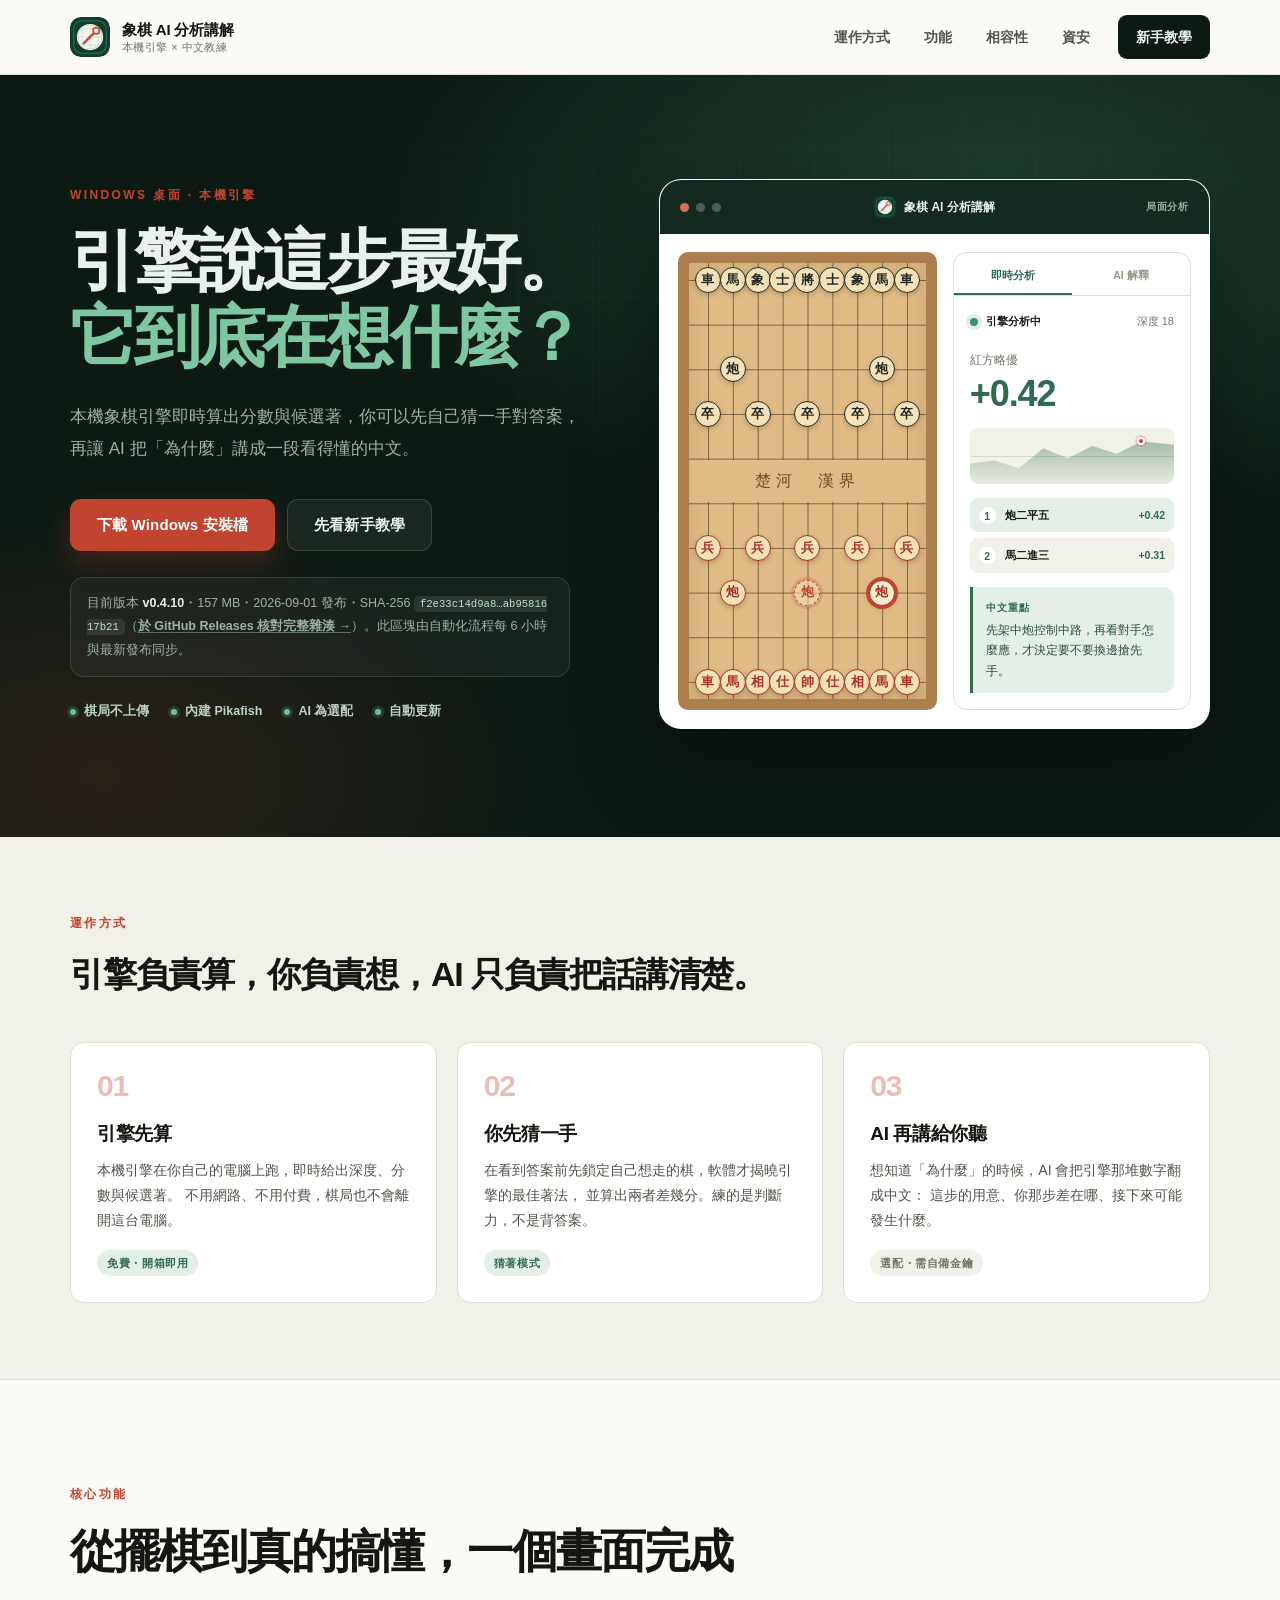
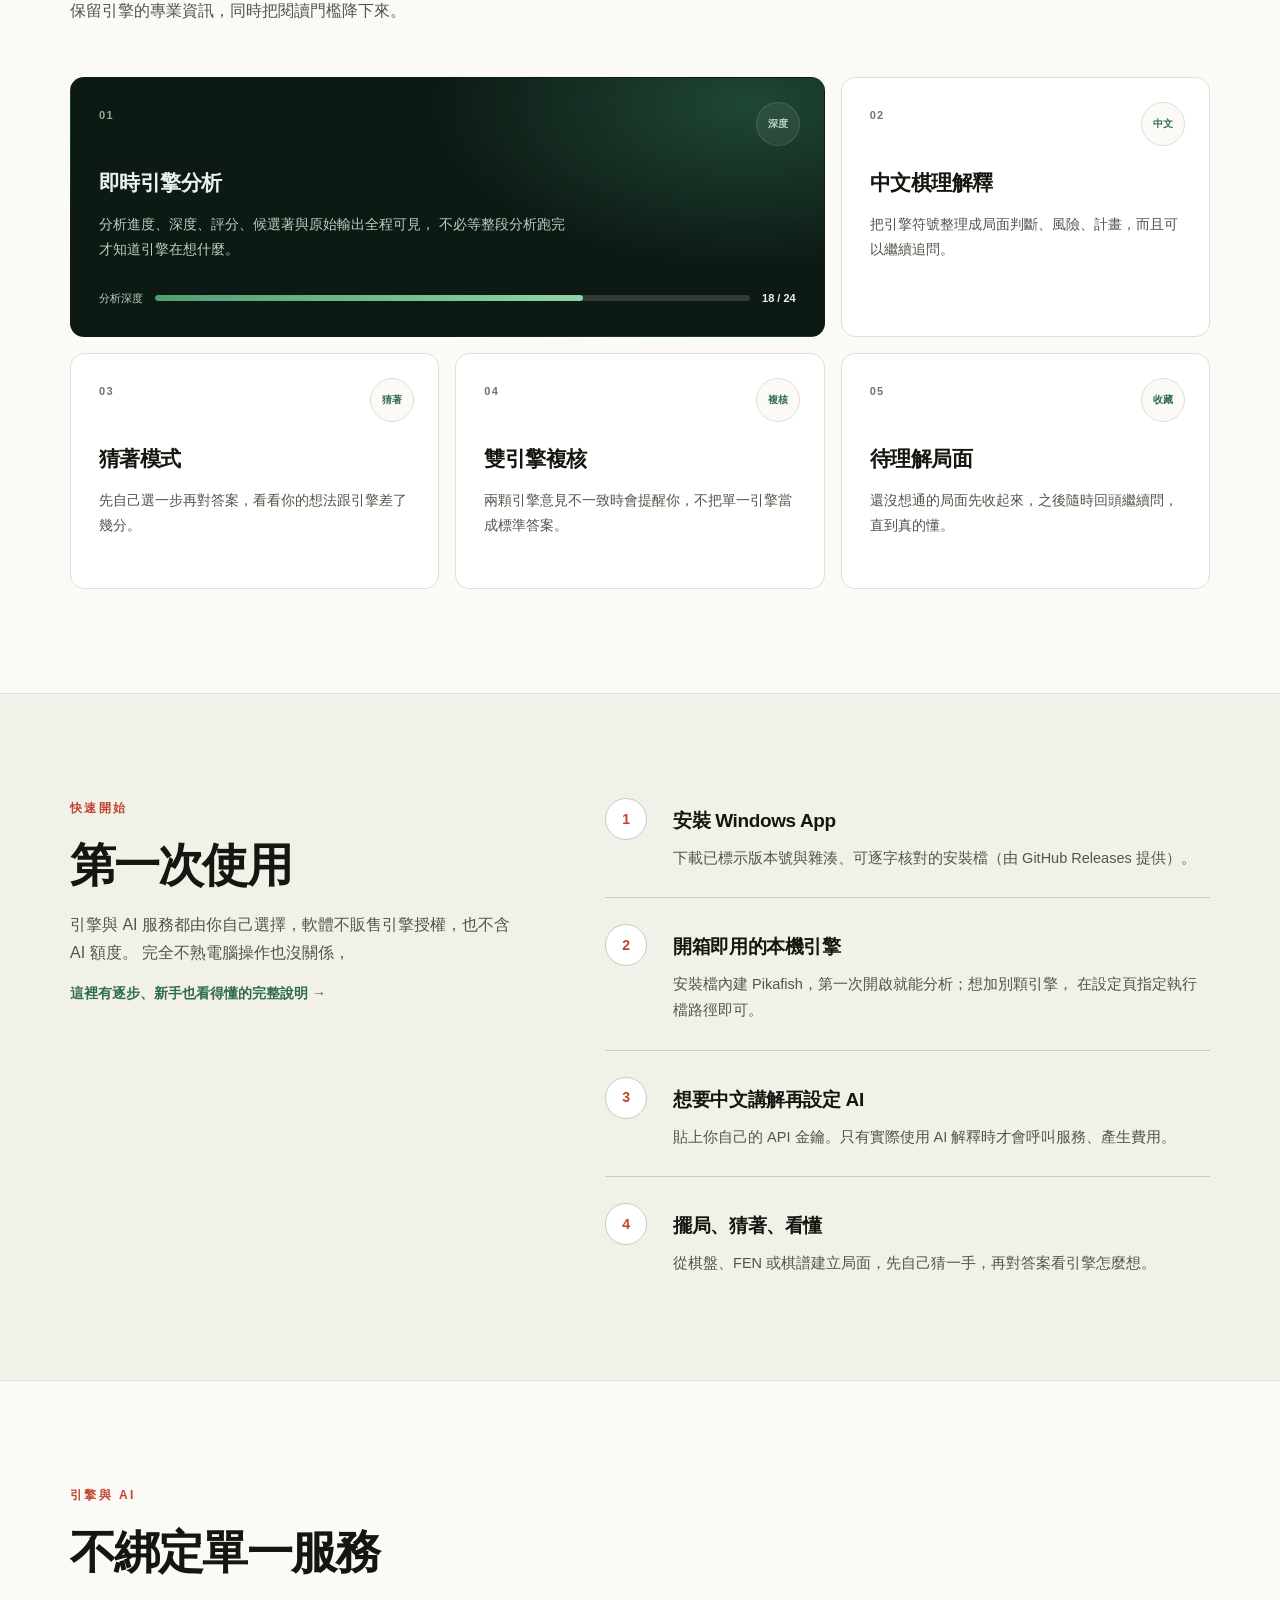
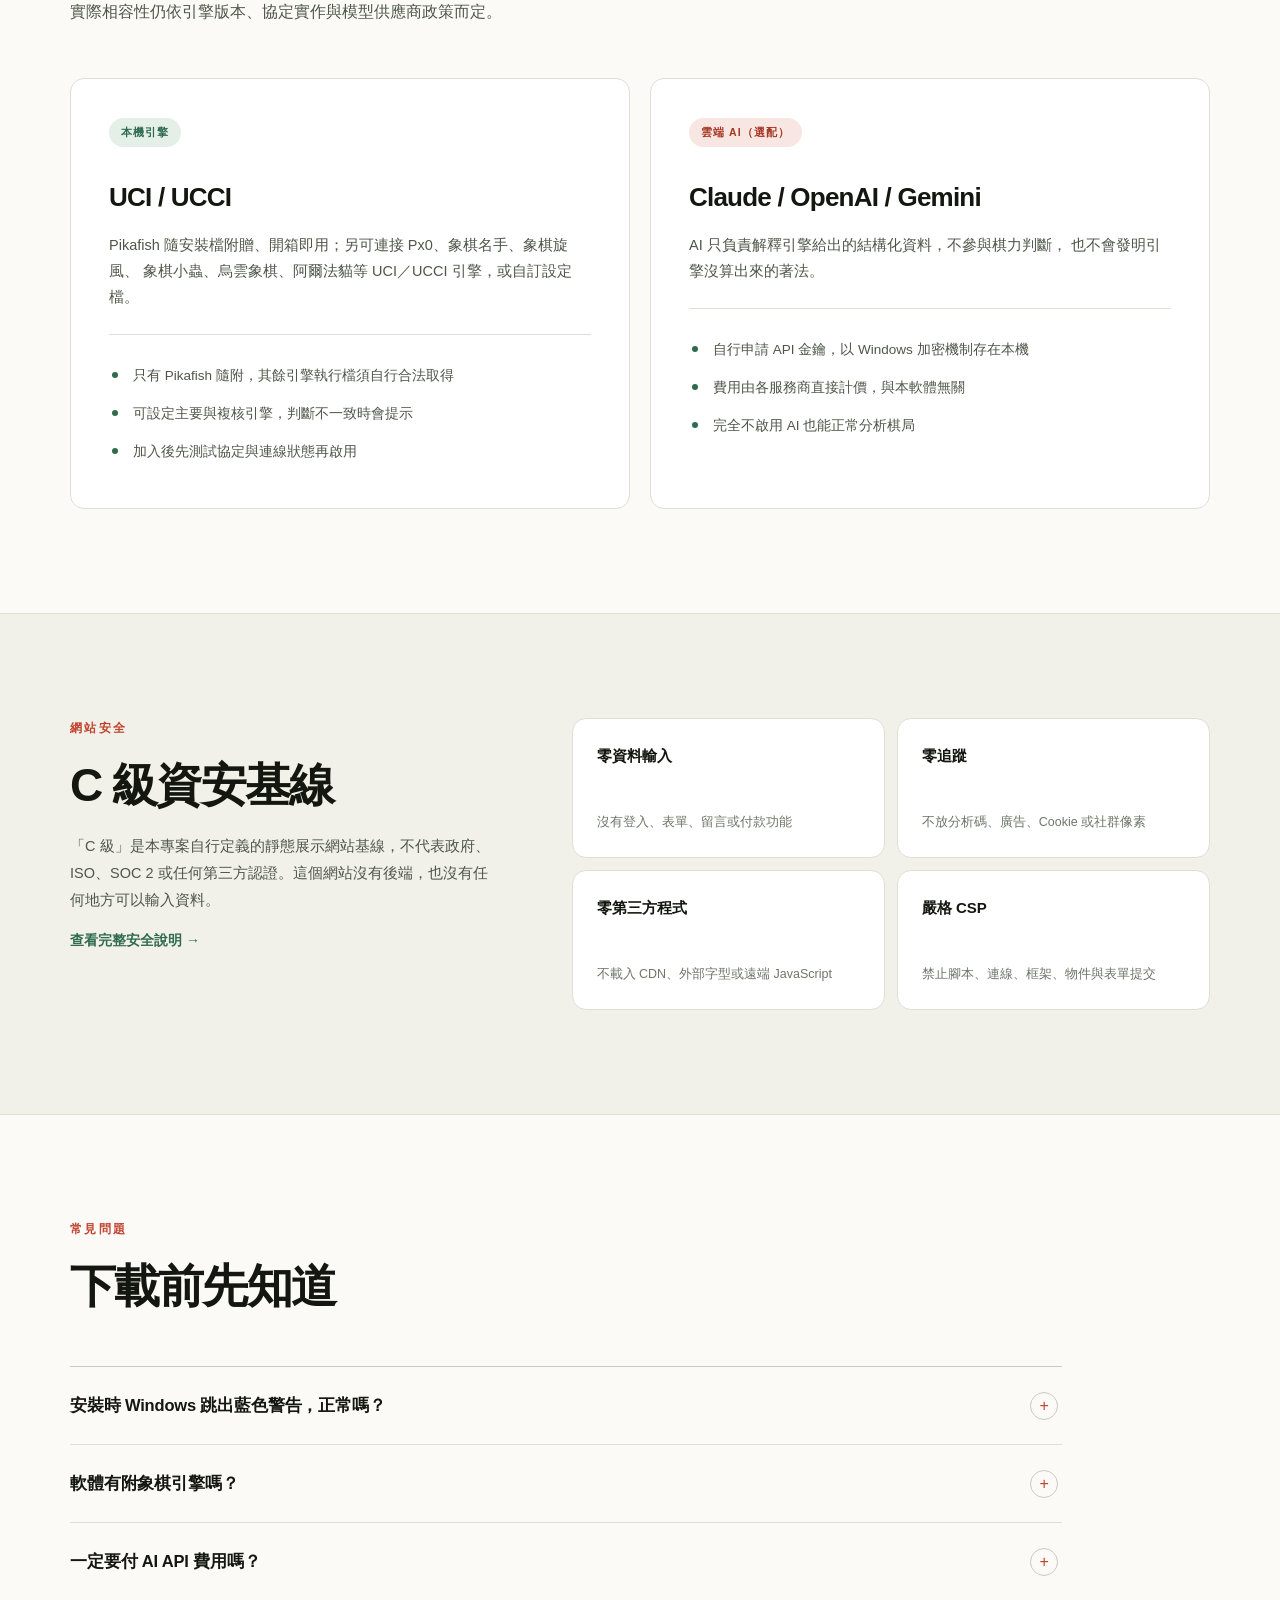
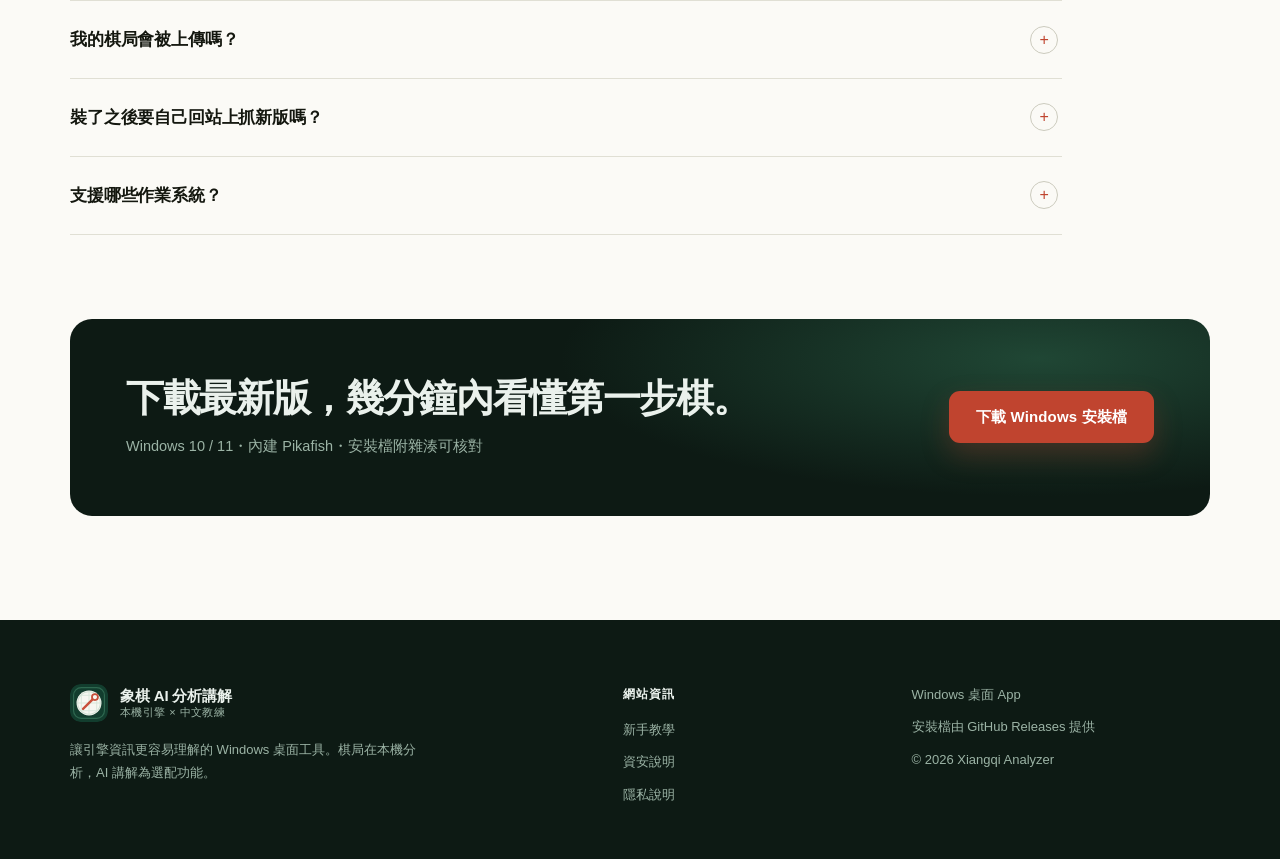
==== index.html @ dbc51a13 "chore: sync installer release info to v0.4.10" ====
<!doctype html>
<html lang="zh-Hant">
  <head>
    <meta charset="utf-8">
    <meta name="viewport" content="width=device-width, initial-scale=1">
    <meta
      http-equiv="Content-Security-Policy"
      content="default-src 'none'; style-src 'self'; img-src 'self'; font-src 'self'; script-src 'none'; connect-src 'none'; media-src 'none'; object-src 'none'; frame-src 'none'; worker-src 'none'; manifest-src 'none'; base-uri 'none'; form-action 'none'; upgrade-insecure-requests"
    >
    <meta name="referrer" content="no-referrer">
    <meta
      name="description"
      content="象棋 AI 分析講解是 Windows 本機象棋分析工具，內建 Pikafish 引擎並支援多顆 UCI/UCCI 引擎，可選配 AI 把分析結果轉成中文講解。"
    >
    <meta name="theme-color" content="#0d1a14">
    <title>象棋 AI 分析講解</title>
    <link rel="icon" href="assets/favicon.svg" type="image/svg+xml">
    <link rel="stylesheet" href="styles.css">
  </head>
  <body>
    <a class="skip-link" href="#main-content">跳到主要內容</a>

    <header class="site-header">
      <div class="container nav-wrap">
        <a class="brand" href="./" aria-label="象棋 AI 分析講解首頁">
          <img src="assets/logo.svg" width="40" height="40" alt="">
          <span>
            <strong>象棋 AI 分析講解</strong>
            <small>本機引擎 × 中文教練</small>
          </span>
        </a>
        <nav class="site-nav" aria-label="主要導覽">
          <a href="#how">運作方式</a>
          <a href="#features">功能</a>
          <a href="#engines">相容性</a>
          <a href="#security">資安</a>
          <a class="nav-cta" href="guide.html">新手教學</a>
        </nav>
        <details class="nav-menu">
          <summary aria-label="開啟選單"></summary>
          <div class="nav-menu-panel">
            <a href="#how">運作方式</a>
            <a href="#features">功能</a>
            <a href="#start">第一次使用</a>
            <a href="#engines">相容性</a>
            <a href="#security">資安</a>
            <a href="guide.html">新手教學</a>
          </div>
        </details>
      </div>
    </header>

    <main id="main-content">
      <section class="hero on-dark">
        <div class="container hero-grid">
          <div class="hero-copy">
            <p class="eyebrow">Windows 桌面 · 本機引擎</p>
            <h1>引擎說這步最好。<br><em>它到底在想什麼？</em></h1>
            <p class="hero-lead">
              本機象棋引擎即時算出分數與候選著，你可以先自己猜一手對答案，
              再讓 AI 把「為什麼」講成一段看得懂的中文。
            </p>
            <div class="hero-actions">
              <a
                class="button button-primary"
                href="https://github.com/enzohuang98-crypto/Reckoning/releases/latest"
              >
                下載 Windows 安裝檔
              </a>
              <a class="button button-secondary" href="guide.html">先看新手教學</a>
            </div>
            <p class="release-note">
              <!-- RELEASE_INFO_START -->
              目前版本 <strong>v0.4.10</strong>・157 MB・2026-09-01 發布・SHA-256 <code>f2e33c14d9a8…ab9581617b21</code>（<a class="inline-link" href="https://github.com/enzohuang98-crypto/Reckoning/releases/tag/v0.4.10">於 GitHub Releases 核對完整雜湊 →</a>）。此區塊由自動化流程每 6 小時與最新發布同步。
              <!-- RELEASE_INFO_END -->
            </p>
            <div class="hero-proof" aria-label="產品特點">
              <span><i aria-hidden="true"></i>棋局不上傳</span>
              <span><i aria-hidden="true"></i>內建 Pikafish</span>
              <span><i aria-hidden="true"></i>AI 為選配</span>
              <span><i aria-hidden="true"></i>自動更新</span>
            </div>
          </div>

          <div class="product-preview">
            <div class="preview-toolbar">
              <div class="window-controls" aria-hidden="true">
                <span></span><span></span><span></span>
              </div>
              <div class="preview-title">
                <img src="assets/logo.svg" width="22" height="22" alt="">
                <p>象棋 AI 分析講解</p>
              </div>
              <span class="window-label">局面分析</span>
            </div>
            <div class="preview-body">
              <div class="mini-board" role="img" aria-label="軟體畫面示意：開局起始局面，引擎建議紅方炮二平五，該著法在棋盤上以紅框標示。">
                <div class="river" aria-hidden="true">楚河　漢界</div>
                <span class="piece black c0 r0" aria-hidden="true">車</span>
                <span class="piece black c1 r0" aria-hidden="true">馬</span>
                <span class="piece black c2 r0" aria-hidden="true">象</span>
                <span class="piece black c3 r0" aria-hidden="true">士</span>
                <span class="piece black c4 r0" aria-hidden="true">將</span>
                <span class="piece black c5 r0" aria-hidden="true">士</span>
                <span class="piece black c6 r0" aria-hidden="true">象</span>
                <span class="piece black c7 r0" aria-hidden="true">馬</span>
                <span class="piece black c8 r0" aria-hidden="true">車</span>
                <span class="piece black c1 r2" aria-hidden="true">炮</span>
                <span class="piece black c7 r2" aria-hidden="true">炮</span>
                <span class="piece black c0 r3" aria-hidden="true">卒</span>
                <span class="piece black c2 r3" aria-hidden="true">卒</span>
                <span class="piece black c4 r3" aria-hidden="true">卒</span>
                <span class="piece black c6 r3" aria-hidden="true">卒</span>
                <span class="piece black c8 r3" aria-hidden="true">卒</span>
                <span class="piece red c0 r6" aria-hidden="true">兵</span>
                <span class="piece red c2 r6" aria-hidden="true">兵</span>
                <span class="piece red c4 r6" aria-hidden="true">兵</span>
                <span class="piece red c6 r6" aria-hidden="true">兵</span>
                <span class="piece red c8 r6" aria-hidden="true">兵</span>
                <span class="piece red c1 r7" aria-hidden="true">炮</span>
                <span class="piece red c7 r7 is-from" aria-hidden="true">炮</span>
                <span class="piece red c4 r7 is-to" aria-hidden="true">炮</span>
                <span class="piece red c0 r9" aria-hidden="true">車</span>
                <span class="piece red c1 r9" aria-hidden="true">馬</span>
                <span class="piece red c2 r9" aria-hidden="true">相</span>
                <span class="piece red c3 r9" aria-hidden="true">仕</span>
                <span class="piece red c4 r9" aria-hidden="true">帥</span>
                <span class="piece red c5 r9" aria-hidden="true">仕</span>
                <span class="piece red c6 r9" aria-hidden="true">相</span>
                <span class="piece red c7 r9" aria-hidden="true">馬</span>
                <span class="piece red c8 r9" aria-hidden="true">車</span>
              </div>
              <div class="analysis-card" aria-hidden="true">
                <div class="analysis-tabs">
                  <span class="active">即時分析</span>
                  <span>AI 解釋</span>
                </div>
                <div class="live-row">
                  <span class="live-dot"></span>
                  <strong>引擎分析中</strong>
                  <span>深度 18</span>
                </div>
                <div class="score">紅方略優 <b>+0.42</b></div>
                <div class="evaluation-chart">
                  <i></i>
                  <span class="chart-point"></span>
                </div>
                <div class="candidate-list">
                  <div><span>1</span><strong>炮二平五</strong><em>+0.42</em></div>
                  <div><span>2</span><strong>馬二進三</strong><em>+0.31</em></div>
                </div>
                <div class="coach-tip">
                  <span>中文重點</span>
                  先架中炮控制中路，再看對手怎麼應，才決定要不要換邊搶先手。
                </div>
              </div>
            </div>
          </div>
        </div>
      </section>

      <section id="how" class="flow">
        <div class="container">
          <div class="flow-head">
            <p class="eyebrow">運作方式</p>
            <h2>引擎負責算，你負責想，AI 只負責把話講清楚。</h2>
          </div>
          <div class="flow-grid">
            <article class="flow-step">
              <b>01</b>
              <h3>引擎先算</h3>
              <p>
                本機引擎在你自己的電腦上跑，即時給出深度、分數與候選著。
                不用網路、不用付費，棋局也不會離開這台電腦。
              </p>
              <span class="tag">免費・開箱即用</span>
            </article>
            <article class="flow-step">
              <b>02</b>
              <h3>你先猜一手</h3>
              <p>
                在看到答案前先鎖定自己想走的棋，軟體才揭曉引擎的最佳著法，
                並算出兩者差幾分。練的是判斷力，不是背答案。
              </p>
              <span class="tag">猜著模式</span>
            </article>
            <article class="flow-step">
              <b>03</b>
              <h3>AI 再講給你聽</h3>
              <p>
                想知道「為什麼」的時候，AI 會把引擎那堆數字翻成中文：
                這步的用意、你那步差在哪、接下來可能發生什麼。
              </p>
              <span class="tag optional">選配・需自備金鑰</span>
            </article>
          </div>
        </div>
      </section>

      <section id="features" class="section">
        <div class="container">
          <div class="section-heading">
            <p class="eyebrow">核心功能</p>
            <h2>從擺棋到真的搞懂，一個畫面完成</h2>
            <p>保留引擎的專業資訊，同時把閱讀門檻降下來。</p>
          </div>
          <div class="feature-grid">
            <article class="feature-card feature-card-wide">
              <span class="card-index">01</span>
              <span class="feature-mark" aria-hidden="true">深度</span>
              <h3>即時引擎分析</h3>
              <p>
                分析進度、深度、評分、候選著與原始輸出全程可見，
                不必等整段分析跑完才知道引擎在想什麼。
              </p>
              <div class="status-demo" aria-hidden="true">
                <span>分析深度</span>
                <div class="progress"><i></i></div>
                <strong>18 / 24</strong>
              </div>
            </article>
            <article class="feature-card">
              <span class="card-index">02</span>
              <span class="feature-mark" aria-hidden="true">中文</span>
              <h3>中文棋理解釋</h3>
              <p>把引擎符號整理成局面判斷、風險、計畫，而且可以繼續追問。</p>
            </article>
            <article class="feature-card">
              <span class="card-index">03</span>
              <span class="feature-mark" aria-hidden="true">猜著</span>
              <h3>猜著模式</h3>
              <p>先自己選一步再對答案，看看你的想法跟引擎差了幾分。</p>
            </article>
            <article class="feature-card">
              <span class="card-index">04</span>
              <span class="feature-mark" aria-hidden="true">複核</span>
              <h3>雙引擎複核</h3>
              <p>兩顆引擎意見不一致時會提醒你，不把單一引擎當成標準答案。</p>
            </article>
            <article class="feature-card">
              <span class="card-index">05</span>
              <span class="feature-mark" aria-hidden="true">收藏</span>
              <h3>待理解局面</h3>
              <p>還沒想通的局面先收起來，之後隨時回頭繼續問，直到真的懂。</p>
            </article>
          </div>
        </div>
      </section>

      <section id="start" class="section section-tinted">
        <div class="container guide-layout">
          <div class="section-heading sticky-heading">
            <p class="eyebrow">快速開始</p>
            <h2>第一次使用</h2>
            <p>
              引擎與 AI 服務都由你自己選擇，軟體不販售引擎授權，也不含 AI 額度。
              完全不熟電腦操作也沒關係，
              <a class="text-link" href="guide.html">這裡有逐步、新手也看得懂的完整說明 →</a>
            </p>
          </div>
          <ol class="steps">
            <li>
              <span>1</span>
              <div>
                <h3>安裝 Windows App</h3>
                <p>下載已標示版本號與雜湊、可逐字核對的安裝檔（由 GitHub Releases 提供）。</p>
              </div>
            </li>
            <li>
              <span>2</span>
              <div>
                <h3>開箱即用的本機引擎</h3>
                <p>
                  安裝檔內建 Pikafish，第一次開啟就能分析；想加別顆引擎，
                  在設定頁指定執行檔路徑即可。
                </p>
              </div>
            </li>
            <li>
              <span>3</span>
              <div>
                <h3>想要中文講解再設定 AI</h3>
                <p>
                  貼上你自己的 API 金鑰。只有實際使用 AI 解釋時才會呼叫服務、產生費用。
                </p>
              </div>
            </li>
            <li>
              <span>4</span>
              <div>
                <h3>擺局、猜著、看懂</h3>
                <p>從棋盤、FEN 或棋譜建立局面，先自己猜一手，再對答案看引擎怎麼想。</p>
              </div>
            </li>
          </ol>
        </div>
      </section>

      <section id="engines" class="section">
        <div class="container">
          <div class="section-heading">
            <p class="eyebrow">引擎與 AI</p>
            <h2>不綁定單一服務</h2>
            <p>實際相容性仍依引擎版本、協定實作與模型供應商政策而定。</p>
          </div>
          <div class="compat-grid">
            <article class="compat-card">
              <span class="pill">本機引擎</span>
              <h3>UCI / UCCI</h3>
              <p>
                Pikafish 隨安裝檔附贈、開箱即用；另可連接 Px0、象棋名手、象棋旋風、
                象棋小蟲、烏雲象棋、阿爾法貓等 UCI／UCCI 引擎，或自訂設定檔。
              </p>
              <ul>
                <li>只有 Pikafish 隨附，其餘引擎執行檔須自行合法取得</li>
                <li>可設定主要與複核引擎，判斷不一致時會提示</li>
                <li>加入後先測試協定與連線狀態再啟用</li>
              </ul>
            </article>
            <article class="compat-card">
              <span class="pill pill-blue">雲端 AI（選配）</span>
              <h3>Claude / OpenAI / Gemini</h3>
              <p>
                AI 只負責解釋引擎給出的結構化資料，不參與棋力判斷，
                也不會發明引擎沒算出來的著法。
              </p>
              <ul>
                <li>自行申請 API 金鑰，以 Windows 加密機制存在本機</li>
                <li>費用由各服務商直接計價，與本軟體無關</li>
                <li>完全不啟用 AI 也能正常分析棋局</li>
              </ul>
            </article>
          </div>
        </div>
      </section>

      <section id="security" class="section security-section">
        <div class="container security-layout">
          <div>
            <p class="eyebrow">網站安全</p>
            <h2>C 級資安基線</h2>
            <p class="security-intro">
              「C 級」是本專案自行定義的靜態展示網站基線，不代表政府、ISO、SOC 2
              或任何第三方認證。這個網站沒有後端，也沒有任何地方可以輸入資料。
            </p>
            <a class="text-link" href="security.html">查看完整安全說明 →</a>
          </div>
          <div class="security-grid">
            <article><strong>零資料輸入</strong><span>沒有登入、表單、留言或付款功能</span></article>
            <article><strong>零追蹤</strong><span>不放分析碼、廣告、Cookie 或社群像素</span></article>
            <article><strong>零第三方程式</strong><span>不載入 CDN、外部字型或遠端 JavaScript</span></article>
            <article><strong>嚴格 CSP</strong><span>禁止腳本、連線、框架、物件與表單提交</span></article>
          </div>
        </div>
      </section>

      <section class="section faq-section">
        <div class="container">
          <div class="section-heading">
            <p class="eyebrow">常見問題</p>
            <h2>下載前先知道</h2>
          </div>
          <div class="faq-list">
            <details>
              <summary>安裝時 Windows 跳出藍色警告，正常嗎？</summary>
              <p>
                正常。本專案目前還沒有購買受信任 CA 的程式碼簽章憑證，Windows SmartScreen
                對所有未簽章的軟體都會顯示「未知發行者」，不分好壞，這不代表軟體被竄改。
                你可以用頁面上公開的雜湊值核對檔案，或看
                <a class="text-link" href="guide.html#smartscreen">使用說明的對應章節</a>。
              </p>
            </details>
            <details>
              <summary>軟體有附象棋引擎嗎？</summary>
              <p>
                有一顆：Pikafish 隨安裝檔附贈，免費、開箱即用（引擎本體採 GPLv3，NNUE
                權重檔另有非商業使用限制）。其餘引擎如象棋名手、旋風、小蟲等需自行取得
                合法授權的執行檔，在設定頁指定路徑即可連接。
              </p>
            </details>
            <details>
              <summary>一定要付 AI API 費用嗎？</summary>
              <p>
                不用。只用本機引擎分析是完全免費的；只有在你主動要求 AI 中文解釋時，
                才會呼叫你自己設定的服務並使用你的額度。
              </p>
            </details>
            <details>
              <summary>我的棋局會被上傳嗎？</summary>
              <p>
                引擎分析全程在你的電腦上完成，不會傳送到任何伺服器。只有在你啟用 AI
                解釋時，該次局面資料才會依你的選擇送往對應的 AI 服務商。
              </p>
            </details>
            <details>
              <summary>裝了之後要自己回站上抓新版嗎？</summary>
              <p>
                通常不用。軟體啟動後及之後每 4 小時會自動檢查更新，發現新版會在背景下載，
                並在下次重新啟動前提醒你安裝；當然也可以隨時回本站下載最新安裝檔覆蓋安裝。
              </p>
            </details>
            <details>
              <summary>支援哪些作業系統？</summary>
              <p>目前只支援 Windows 10（22H2 以上）與 Windows 11，其他平台尚未列入正式支援。</p>
            </details>
          </div>
        </div>
      </section>

      <section class="final-cta">
        <div class="container">
          <div class="final-cta-inner">
            <div>
              <h2>下載最新版，幾分鐘內看懂第一步棋。</h2>
              <p class="sub">Windows 10 / 11・內建 Pikafish・安裝檔附雜湊可核對</p>
            </div>
            <a
              class="button button-primary"
              href="https://github.com/enzohuang98-crypto/Reckoning/releases/latest"
            >
              下載 Windows 安裝檔
            </a>
          </div>
        </div>
      </section>
    </main>

    <footer class="site-footer">
      <div class="container footer-grid">
        <div>
          <a class="brand footer-brand" href="./">
            <img src="assets/logo.svg" width="38" height="38" alt="">
            <span><strong>象棋 AI 分析講解</strong><small>本機引擎 × 中文教練</small></span>
          </a>
          <p>讓引擎資訊更容易理解的 Windows 桌面工具。棋局在本機分析，AI 講解為選配功能。</p>
        </div>
        <div class="footer-links">
          <strong>網站資訊</strong>
          <a href="guide.html">新手教學</a>
          <a href="security.html">資安說明</a>
          <a href="privacy.html">隱私說明</a>
        </div>
        <div class="footer-meta">
          <span>Windows 桌面 App</span>
          <span>安裝檔由 GitHub Releases 提供</span>
          <span>© 2026 Xiangqi Analyzer</span>
        </div>
      </div>
    </footer>
  </body>
</html>
---- styles.css ----
/* ---------- tokens ---------- */

:root {
  color-scheme: light;

  --ink: #0d1a14;
  --ink-2: #142a20;
  --ink-3: #1d3a2c;
  --on-ink: #eaf1ec;
  --on-ink-muted: #9bb3a5;
  --on-ink-line: rgba(190, 214, 199, 0.16);

  --paper: #fbfaf6;
  --paper-2: #f2f1e9;
  --surface: #ffffff;
  --text: #14170f;
  --text-2: #4e5749;
  --muted: #6d7668;
  --line: #e0dfd4;
  --line-strong: #cbcabd;

  --red: #c0442f;
  --red-dark: #a63722;
  --red-soft: #f7e6e1;
  --green: #2f6b4f;
  --green-soft: #e4efe8;
  --wood: #e0bb85;
  --wood-line: rgba(72, 51, 31, 0.62);
  --wood-frame: #ab7f4e;

  --radius: 14px;
  --radius-lg: 22px;
  --shadow-sm: 0 2px 10px rgba(18, 30, 24, 0.05);
  --shadow: 0 18px 44px rgba(13, 26, 20, 0.1);
  --shadow-dark: 0 34px 80px rgba(0, 0, 0, 0.42);
  --container: 1140px;
  --ease: cubic-bezier(0.2, 0.7, 0.3, 1);
}

* {
  box-sizing: border-box;
}

html {
  scroll-behavior: smooth;
}

body {
  margin: 0;
  background: var(--paper);
  color: var(--text);
  font-family:
    -apple-system, BlinkMacSystemFont, "PingFang TC", "Microsoft JhengHei UI",
    "Segoe UI", Arial, sans-serif;
  font-size: 16px;
  line-height: 1.75;
  -webkit-font-smoothing: antialiased;
  text-rendering: optimizeLegibility;
}

img {
  display: block;
  max-width: 100%;
}

a {
  color: inherit;
  text-decoration: none;
}

button,
a,
summary {
  -webkit-tap-highlight-color: transparent;
}

:focus-visible {
  outline: 3px solid var(--red);
  outline-offset: 3px;
  border-radius: 4px;
}

code {
  padding: 2px 6px;
  border-radius: 5px;
  background: var(--paper-2);
  color: #2b4a39;
  font-family: ui-monospace, SFMono-Regular, Consolas, monospace;
  font-size: 0.85em;
  word-break: break-all;
}

.container {
  width: min(calc(100% - 48px), var(--container));
  margin-inline: auto;
}

.skip-link {
  position: fixed;
  z-index: 100;
  top: 12px;
  left: 12px;
  padding: 10px 18px;
  border-radius: 8px;
  background: var(--ink);
  color: var(--on-ink);
  font-weight: 700;
  transform: translateY(-160%);
}

.skip-link:focus {
  transform: translateY(0);
}

.eyebrow {
  margin: 0 0 18px;
  color: var(--red);
  font-size: 12px;
  font-weight: 800;
  letter-spacing: 0.2em;
  text-transform: uppercase;
}

/* ---------- header ---------- */

.site-header {
  position: sticky;
  z-index: 40;
  top: 0;
  border-bottom: 1px solid var(--line);
  background: rgba(251, 250, 246, 0.9);
  backdrop-filter: blur(14px);
}

.nav-wrap {
  display: flex;
  min-height: 74px;
  align-items: center;
  justify-content: space-between;
  gap: 24px;
}

.brand {
  display: inline-flex;
  align-items: center;
  gap: 12px;
}

.brand img {
  border-radius: 11px;
}

.brand span {
  display: grid;
  line-height: 1.3;
}

.brand strong {
  font-size: 15px;
  font-weight: 750;
  letter-spacing: -0.01em;
}

.brand small {
  color: var(--muted);
  font-size: 11px;
  letter-spacing: 0.04em;
}

.site-nav {
  display: flex;
  align-items: center;
  gap: 6px;
}

.site-nav a {
  padding: 9px 14px;
  border-radius: 9px;
  color: var(--text-2);
  font-size: 14px;
  font-weight: 650;
  transition: background 160ms var(--ease), color 160ms var(--ease);
}

.site-nav a:hover {
  background: var(--paper-2);
  color: var(--text);
}

.site-nav .nav-cta {
  margin-left: 8px;
  padding: 10px 18px;
  background: var(--ink);
  color: var(--on-ink);
  font-weight: 750;
}

.site-nav .nav-cta:hover {
  background: var(--ink-3);
  color: #fff;
}

.nav-menu {
  display: none;
  position: relative;
}

.nav-menu > summary {
  display: grid;
  width: 44px;
  height: 44px;
  place-items: center;
  padding: 0;
  border: 1px solid var(--line-strong);
  border-radius: 11px;
  background: var(--surface);
  color: var(--text);
  font-size: 0;
  list-style: none;
  cursor: pointer;
}

.nav-menu > summary::-webkit-details-marker {
  display: none;
}

.nav-menu > summary::after {
  content: none;
}

.nav-menu > summary::before {
  content: "☰";
  font-size: 17px;
}

.nav-menu[open] > summary::before {
  content: "✕";
}

.nav-menu-panel {
  position: absolute;
  z-index: 50;
  top: calc(100% + 10px);
  right: 0;
  display: grid;
  min-width: 210px;
  padding: 8px;
  border: 1px solid var(--line);
  border-radius: var(--radius);
  background: var(--surface);
  box-shadow: var(--shadow);
}

.nav-menu-panel a {
  padding: 11px 14px;
  border-radius: 9px;
  color: var(--text-2);
  font-size: 15px;
  font-weight: 650;
}

.nav-menu-panel a:hover {
  background: var(--paper-2);
  color: var(--green);
}

/* ---------- buttons ---------- */

.button {
  display: inline-flex;
  min-height: 52px;
  align-items: center;
  justify-content: center;
  padding: 0 26px;
  border: 1px solid transparent;
  border-radius: 11px;
  font-size: 15px;
  font-weight: 750;
  letter-spacing: 0.01em;
  transition:
    transform 160ms var(--ease),
    background 160ms var(--ease),
    border-color 160ms var(--ease),
    box-shadow 160ms var(--ease);
}

.button-primary {
  background: var(--red);
  color: #fff;
  box-shadow: 0 12px 28px rgba(192, 68, 47, 0.28);
}

.button-primary:hover {
  background: var(--red-dark);
  box-shadow: 0 16px 34px rgba(192, 68, 47, 0.36);
  transform: translateY(-2px);
}

.button-secondary {
  border-color: var(--line-strong);
  background: var(--surface);
  color: var(--text);
}

.button-secondary:hover {
  border-color: var(--text-2);
  transform: translateY(-2px);
}

.on-dark .button-secondary {
  border-color: var(--on-ink-line);
  background: rgba(255, 255, 255, 0.06);
  color: var(--on-ink);
}

.on-dark .button-secondary:hover {
  border-color: rgba(233, 244, 236, 0.5);
  background: rgba(255, 255, 255, 0.11);
}

/* ---------- hero ---------- */

.hero {
  position: relative;
  overflow: hidden;
  padding: 104px 0 108px;
  background:
    radial-gradient(ellipse 70% 60% at 78% 18%, rgba(47, 107, 79, 0.5), transparent 70%),
    radial-gradient(ellipse 50% 50% at 8% 92%, rgba(192, 68, 47, 0.16), transparent 70%),
    var(--ink);
  color: var(--on-ink);
}

.hero::after {
  position: absolute;
  z-index: 0;
  inset: 0;
  background-image:
    linear-gradient(rgba(190, 214, 199, 0.05) 1px, transparent 1px),
    linear-gradient(90deg, rgba(190, 214, 199, 0.05) 1px, transparent 1px);
  background-size: 74px 74px;
  content: "";
  mask-image: radial-gradient(ellipse 80% 70% at 70% 30%, black, transparent 75%);
  pointer-events: none;
}

.hero-grid {
  position: relative;
  z-index: 1;
  display: grid;
  grid-template-columns: minmax(0, 1fr) minmax(0, 1.05fr);
  align-items: center;
  gap: 64px;
}

.hero h1 {
  margin: 0;
  font-size: clamp(44px, 5.2vw, 68px);
  font-weight: 780;
  letter-spacing: -0.045em;
  line-height: 1.13;
}

.hero h1 em {
  color: #7fc7a2;
  font-style: normal;
}

.hero-lead {
  max-width: 30em;
  margin: 26px 0 0;
  color: var(--on-ink-muted);
  font-size: 17px;
  line-height: 1.9;
}

.hero-actions {
  display: flex;
  flex-wrap: wrap;
  gap: 12px;
  margin-top: 34px;
}

.release-note {
  max-width: 40em;
  margin: 26px 0 0;
  padding: 14px 16px;
  border: 1px solid var(--on-ink-line);
  border-radius: var(--radius);
  background: rgba(255, 255, 255, 0.04);
  color: var(--on-ink-muted);
  font-size: 12.5px;
  line-height: 1.85;
}

.release-note strong {
  color: var(--on-ink);
}

.release-note code {
  background: rgba(255, 255, 255, 0.09);
  color: #bfe0cd;
}

.hero-proof {
  display: flex;
  flex-wrap: wrap;
  gap: 10px 22px;
  margin-top: 24px;
  color: #bdd2c5;
  font-size: 12.5px;
  font-weight: 700;
}

.hero-proof span {
  display: inline-flex;
  align-items: center;
  gap: 8px;
}

.hero-proof i {
  width: 6px;
  height: 6px;
  border-radius: 50%;
  background: #6fbf95;
  box-shadow: 0 0 0 3px rgba(111, 191, 149, 0.2);
}

/* ---------- app preview ---------- */

.product-preview {
  overflow: hidden;
  border: 1px solid rgba(255, 255, 255, 0.1);
  border-radius: var(--radius-lg);
  background: var(--surface);
  color: var(--text);
  box-shadow: var(--shadow-dark);
}

.preview-toolbar {
  display: grid;
  grid-template-columns: 1fr auto 1fr;
  height: 54px;
  align-items: center;
  padding: 0 20px;
  background: var(--ink-2);
  color: var(--on-ink);
}

.window-controls {
  display: flex;
  gap: 7px;
}

.window-controls span {
  width: 9px;
  height: 9px;
  border-radius: 50%;
  background: rgba(255, 255, 255, 0.24);
}

.window-controls span:first-child {
  background: #d4705c;
}

.preview-title {
  display: flex;
  align-items: center;
  gap: 8px;
}

.preview-title img {
  border-radius: 6px;
}

.preview-title p {
  margin: 0;
  font-size: 12px;
  font-weight: 700;
}

.window-label {
  justify-self: end;
  color: var(--on-ink-muted);
  font-size: 10px;
  font-weight: 700;
  letter-spacing: 0.08em;
}

.preview-body {
  display: grid;
  grid-template-columns: 1fr 0.92fr;
  gap: 16px;
  padding: 18px;
}

.mini-board {
  --col-gap: calc((100% - 38px) / 8);
  --row-gap: calc((100% - 34px) / 9);
  position: relative;
  min-height: 400px;
  overflow: hidden;
  border: 11px solid var(--wood-frame);
  border-radius: 10px;
  background-color: var(--wood);
  background-image:
    linear-gradient(var(--wood-line) 1px, transparent 1px),
    linear-gradient(90deg, var(--wood-line) 1px, transparent 1px);
  background-position: 19px 17px;
  background-size: calc((100% - 38px) / 8) calc((100% - 34px) / 9);
  box-shadow: inset 0 0 22px rgba(82, 55, 29, 0.16);
}

.river {
  position: absolute;
  top: calc(var(--row-gap) * 4 + 18px);
  right: 1px;
  left: 1px;
  height: calc(var(--row-gap) - 2px);
  display: grid;
  place-items: center;
  background: var(--wood);
  color: #6d4c29;
  font-family: "DFKai-SB", "KaiTi", serif;
  font-size: 16px;
  letter-spacing: 0.3em;
}

.piece {
  position: absolute;
  display: grid;
  width: 26px;
  height: 26px;
  place-items: center;
  border: 1.5px solid currentColor;
  border-radius: 50%;
  background: #f6e2b8;
  font-family: "DFKai-SB", "KaiTi", serif;
  font-size: 13px;
  font-weight: 800;
  box-shadow: 0 2px 5px rgba(74, 46, 23, 0.26);
}

.piece.red { color: #a83226; }
.piece.black { color: #232824; }

.piece.c0 { left: calc(var(--col-gap) * 0 + 6px); }
.piece.c1 { left: calc(var(--col-gap) * 1 + 6px); }
.piece.c2 { left: calc(var(--col-gap) * 2 + 6px); }
.piece.c3 { left: calc(var(--col-gap) * 3 + 6px); }
.piece.c4 { left: calc(var(--col-gap) * 4 + 6px); }
.piece.c5 { left: calc(var(--col-gap) * 5 + 6px); }
.piece.c6 { left: calc(var(--col-gap) * 6 + 6px); }
.piece.c7 { left: calc(var(--col-gap) * 7 + 6px); }
.piece.c8 { left: calc(var(--col-gap) * 8 + 6px); }

.piece.r0 { top: calc(var(--row-gap) * 0 + 4px); }
.piece.r2 { top: calc(var(--row-gap) * 2 + 4px); }
.piece.r3 { top: calc(var(--row-gap) * 3 + 4px); }
.piece.r6 { top: calc(var(--row-gap) * 6 + 4px); }
.piece.r7 { top: calc(var(--row-gap) * 7 + 4px); }
.piece.r9 { top: calc(var(--row-gap) * 9 + 4px); }

.piece.is-from {
  background: #fbeed0;
  box-shadow: 0 0 0 3px var(--red), 0 2px 6px rgba(74, 46, 23, 0.3);
}

.piece.is-to {
  border-style: dashed;
  border-color: var(--red);
  background: rgba(251, 238, 208, 0.45);
  color: var(--red);
  box-shadow: 0 0 0 3px rgba(192, 68, 47, 0.22);
}

.analysis-card {
  display: grid;
  align-content: start;
  min-width: 0;
  padding: 16px;
  border: 1px solid var(--line);
  border-radius: var(--radius);
  background: var(--surface);
}

.analysis-tabs {
  display: grid;
  grid-template-columns: 1fr 1fr;
  margin: -16px -16px 16px;
  border-bottom: 1px solid var(--line);
}

.analysis-tabs span {
  padding: 13px 8px 11px;
  color: #8e9789;
  font-size: 10.5px;
  font-weight: 750;
  text-align: center;
}

.analysis-tabs .active {
  color: var(--green);
  box-shadow: inset 0 -2px var(--green);
}

.live-row {
  display: grid;
  grid-template-columns: auto 1fr auto;
  align-items: center;
  gap: 8px;
  color: var(--muted);
  font-size: 11px;
}

.live-row strong {
  color: var(--text);
}

.live-dot {
  width: 8px;
  height: 8px;
  border-radius: 50%;
  background: #3f8f66;
  box-shadow: 0 0 0 4px rgba(63, 143, 102, 0.16);
  animation: live-pulse 2.4s ease-in-out infinite;
}

@keyframes live-pulse {
  0%, 100% { box-shadow: 0 0 0 4px rgba(63, 143, 102, 0.16); }
  50% { box-shadow: 0 0 0 7px rgba(63, 143, 102, 0.07); }
}

.score {
  margin-top: 18px;
  color: var(--muted);
  font-size: 12px;
}

.score b {
  display: block;
  margin-top: 2px;
  color: var(--green);
  font-size: 36px;
  font-weight: 780;
  letter-spacing: -0.03em;
  line-height: 1.15;
}

.evaluation-chart {
  position: relative;
  height: 56px;
  margin-top: 14px;
  overflow: hidden;
  border-radius: 8px;
  background: var(--paper-2);
}

.evaluation-chart::before {
  position: absolute;
  top: 50%;
  right: 0;
  left: 0;
  height: 1px;
  background: #d3dad2;
  content: "";
}

.evaluation-chart i {
  position: absolute;
  inset: 0;
  background: linear-gradient(to bottom, rgba(47, 107, 79, 0.5), rgba(47, 107, 79, 0.05));
  clip-path: polygon(
    0 64%, 12% 58%, 24% 72%, 36% 36%, 48% 54%,
    60% 32%, 72% 46%, 84% 24%, 100% 30%, 100% 100%, 0 100%
  );
}

.chart-point {
  position: absolute;
  top: 9px;
  right: 14%;
  width: 8px;
  height: 8px;
  border: 2px solid var(--surface);
  border-radius: 50%;
  background: var(--red);
  box-shadow: 0 0 0 2px rgba(192, 68, 47, 0.22);
}

.candidate-list {
  display: grid;
  gap: 6px;
  margin-top: 14px;
}

.candidate-list div {
  display: grid;
  grid-template-columns: 18px 1fr auto;
  align-items: center;
  gap: 8px;
  padding: 8px 9px;
  border-radius: 8px;
  background: var(--paper-2);
  font-size: 10.5px;
}

.candidate-list div:first-child {
  background: var(--green-soft);
}

.candidate-list span {
  display: grid;
  width: 17px;
  height: 17px;
  place-items: center;
  border-radius: 50%;
  background: var(--surface);
  color: var(--green);
  font-weight: 800;
}

.candidate-list strong {
  font-weight: 700;
}

.candidate-list em {
  color: var(--green);
  font-style: normal;
  font-weight: 800;
}

.coach-tip {
  margin-top: 14px;
  padding: 12px 13px;
  border-left: 3px solid var(--green);
  border-radius: 0 10px 10px 0;
  background: var(--green-soft);
  color: #2c4e3c;
  font-size: 12px;
  line-height: 1.7;
}

.coach-tip span {
  display: block;
  margin-bottom: 4px;
  color: var(--green);
  font-size: 10px;
  font-weight: 800;
  letter-spacing: 0.1em;
}

/* ---------- flow band ---------- */

.flow {
  padding: 76px 0;
  border-bottom: 1px solid var(--line);
  background: var(--paper-2);
}

.flow-head {
  max-width: 48em;
  margin-bottom: 44px;
}

.flow-head h2 {
  margin: 0;
  font-size: clamp(26px, 3vw, 34px);
  font-weight: 760;
  letter-spacing: -0.035em;
  line-height: 1.35;
}

.flow-grid {
  display: grid;
  grid-template-columns: repeat(3, 1fr);
  gap: 20px;
}

.flow-step {
  position: relative;
  padding: 28px 26px 26px;
  border: 1px solid var(--line);
  border-radius: var(--radius);
  background: var(--surface);
}

.flow-step b {
  display: block;
  color: var(--red);
  font-size: 30px;
  font-weight: 800;
  letter-spacing: -0.04em;
  line-height: 1;
  opacity: 0.34;
}

.flow-step h3 {
  margin: 16px 0 8px;
  font-size: 19px;
  font-weight: 750;
  letter-spacing: -0.02em;
}

.flow-step p {
  margin: 0;
  color: var(--text-2);
  font-size: 14px;
  line-height: 1.8;
}

.flow-step .tag {
  display: inline-block;
  margin-top: 16px;
  padding: 4px 10px;
  border-radius: 99px;
  background: var(--green-soft);
  color: var(--green);
  font-size: 10.5px;
  font-weight: 800;
  letter-spacing: 0.06em;
}

.flow-step .tag.optional {
  background: var(--paper-2);
  color: var(--muted);
}

/* ---------- sections ---------- */

.section {
  padding: 104px 0;
}

.section-tinted {
  border-block: 1px solid var(--line);
  background: var(--paper-2);
}

.section-heading {
  max-width: 44em;
  margin-bottom: 52px;
}

.section-heading h2 {
  margin: 0;
  font-size: clamp(32px, 3.9vw, 46px);
  font-weight: 770;
  letter-spacing: -0.04em;
  line-height: 1.22;
}

.section-heading > p:last-child {
  margin: 18px 0 0;
  color: var(--text-2);
  font-size: 16px;
}

/* ---------- features ---------- */

.feature-grid {
  display: grid;
  grid-template-columns: repeat(3, 1fr);
  gap: 16px;
}

.feature-card {
  position: relative;
  display: grid;
  align-content: start;
  min-height: 236px;
  padding: 28px;
  border: 1px solid var(--line);
  border-radius: var(--radius);
  background: var(--surface);
  transition: border-color 180ms var(--ease), box-shadow 180ms var(--ease), transform 180ms var(--ease);
}

.feature-card:hover {
  border-color: var(--line-strong);
  box-shadow: var(--shadow-sm);
  transform: translateY(-3px);
}

.feature-card-wide {
  grid-column: span 2;
  border-color: transparent;
  background:
    radial-gradient(ellipse 60% 90% at 90% 10%, rgba(47, 107, 79, 0.55), transparent 70%),
    var(--ink);
  color: var(--on-ink);
}

.feature-card-wide:hover {
  border-color: transparent;
}

.card-index {
  color: var(--muted);
  font-size: 11px;
  font-weight: 800;
  letter-spacing: 0.12em;
}

.feature-card-wide .card-index {
  color: #8fae9d;
}

.feature-card h3 {
  margin: 40px 0 10px;
  font-size: 21px;
  font-weight: 750;
  letter-spacing: -0.025em;
}

.feature-card p {
  margin: 0;
  color: var(--text-2);
  font-size: 14px;
  line-height: 1.8;
}

.feature-card-wide p {
  max-width: 34em;
  color: #b9cfc2;
}

.feature-mark {
  position: absolute;
  top: 24px;
  right: 24px;
  display: grid;
  width: 44px;
  height: 44px;
  place-items: center;
  border: 1px solid var(--line);
  border-radius: 50%;
  background: var(--paper);
  color: var(--green);
  font-size: 10px;
  font-weight: 800;
}

.feature-card-wide .feature-mark {
  border-color: var(--on-ink-line);
  background: rgba(255, 255, 255, 0.07);
  color: #b9d8c6;
}

.status-demo {
  display: grid;
  grid-template-columns: auto 1fr auto;
  align-items: center;
  gap: 12px;
  margin-top: 26px;
  color: #b9cfc2;
  font-size: 11px;
}

.status-demo strong {
  color: var(--on-ink);
}

.progress {
  height: 6px;
  overflow: hidden;
  border-radius: 99px;
  background: rgba(255, 255, 255, 0.14);
}

.progress i {
  display: block;
  width: 72%;
  height: 100%;
  border-radius: inherit;
  background: linear-gradient(90deg, #4f9f75, #8fd3ac);
}

/* ---------- steps ---------- */

.guide-layout {
  display: grid;
  grid-template-columns: 0.85fr 1.15fr;
  gap: 88px;
}

.sticky-heading {
  align-self: start;
  position: sticky;
  top: 108px;
  margin-bottom: 0;
}

.steps {
  margin: 0;
  padding: 0;
  list-style: none;
  counter-reset: step;
}

.steps li {
  display: grid;
  grid-template-columns: 46px 1fr;
  gap: 22px;
  padding: 26px 0;
  border-bottom: 1px solid var(--line-strong);
}

.steps li:first-child {
  padding-top: 0;
}

.steps li:last-child {
  border-bottom: 0;
  padding-bottom: 0;
}

.steps li > span {
  display: grid;
  width: 42px;
  height: 42px;
  place-items: center;
  border: 1px solid var(--line-strong);
  border-radius: 50%;
  background: var(--surface);
  color: var(--red);
  font-size: 14px;
  font-weight: 800;
}

.steps h3 {
  margin: 6px 0 8px;
  font-size: 19px;
  font-weight: 750;
  letter-spacing: -0.02em;
}

.steps p {
  margin: 0;
  color: var(--text-2);
  font-size: 14.5px;
  line-height: 1.8;
}

/* ---------- compatibility ---------- */

.compat-grid {
  display: grid;
  grid-template-columns: 1fr 1fr;
  gap: 20px;
}

.compat-card {
  padding: 38px;
  border: 1px solid var(--line);
  border-radius: var(--radius);
  background: var(--surface);
}

.pill {
  display: inline-block;
  padding: 5px 12px;
  border-radius: 99px;
  background: var(--green-soft);
  color: var(--green);
  font-size: 10.5px;
  font-weight: 800;
  letter-spacing: 0.1em;
}

.pill-blue {
  background: var(--red-soft);
  color: var(--red-dark);
}

.compat-card h3 {
  margin: 28px 0 12px;
  font-size: 26px;
  font-weight: 760;
  letter-spacing: -0.03em;
}

.compat-card > p {
  margin: 0;
  color: var(--text-2);
  font-size: 14.5px;
  line-height: 1.8;
}

.compat-card ul {
  margin: 24px 0 0;
  padding: 22px 0 0;
  border-top: 1px solid var(--line);
  list-style: none;
}

.compat-card li {
  position: relative;
  padding: 7px 0 7px 24px;
  color: var(--text-2);
  font-size: 13.5px;
  line-height: 1.75;
}

.compat-card li::before {
  position: absolute;
  top: 15px;
  left: 3px;
  width: 6px;
  height: 6px;
  border-radius: 50%;
  background: var(--green);
  content: "";
}

/* ---------- security ---------- */

.security-section {
  border-block: 1px solid var(--line);
  background: var(--paper-2);
}

.security-layout {
  display: grid;
  grid-template-columns: 0.8fr 1.2fr;
  align-items: start;
  gap: 76px;
}

.security-layout h2 {
  margin: 0;
  font-size: clamp(32px, 3.9vw, 46px);
  font-weight: 770;
  letter-spacing: -0.04em;
  line-height: 1.22;
}

.security-intro {
  max-width: 30em;
  margin: 20px 0 0;
  color: var(--text-2);
  font-size: 14.5px;
  line-height: 1.85;
}

.text-link {
  display: inline-block;
  margin-top: 14px;
  color: var(--green);
  font-size: 14px;
  font-weight: 750;
}

.text-link:hover {
  color: var(--ink-3);
}

.inline-link {
  color: inherit;
  font-weight: 750;
  text-decoration: underline;
  text-decoration-color: rgba(150, 190, 168, 0.5);
  text-underline-offset: 2px;
}

.inline-link:hover {
  text-decoration-color: currentColor;
}

.security-grid {
  display: grid;
  grid-template-columns: repeat(2, 1fr);
  gap: 12px;
}

.security-grid article {
  display: grid;
  align-content: space-between;
  min-height: 140px;
  padding: 24px;
  border: 1px solid var(--line);
  border-radius: var(--radius);
  background: var(--surface);
}

.security-grid strong {
  font-size: 15px;
  font-weight: 750;
}

.security-grid span {
  color: var(--muted);
  font-size: 12.5px;
  line-height: 1.7;
}

/* ---------- faq ---------- */

.faq-section {
  padding-bottom: 84px;
}

.faq-list {
  max-width: 62em;
  border-top: 1px solid var(--line-strong);
}

.faq-list details,
.legal-article details {
  border-bottom: 1px solid var(--line);
}

.faq-list summary,
.legal-article summary {
  position: relative;
  padding: 24px 52px 24px 0;
  cursor: pointer;
  font-size: 16.5px;
  font-weight: 700;
  letter-spacing: -0.01em;
  list-style: none;
}

.faq-list summary::-webkit-details-marker,
.legal-article summary::-webkit-details-marker {
  display: none;
}

.faq-list summary::after,
.legal-article summary::after {
  position: absolute;
  top: 50%;
  right: 4px;
  width: 26px;
  height: 26px;
  display: grid;
  place-items: center;
  border: 1px solid var(--line-strong);
  border-radius: 50%;
  color: var(--red);
  content: "+";
  font-size: 16px;
  font-weight: 500;
  line-height: 1;
  transform: translateY(-50%);
}

.faq-list details[open] summary::after,
.legal-article details[open] summary::after {
  content: "−";
  background: var(--red);
  border-color: var(--red);
  color: #fff;
}

.faq-list details p,
.legal-article details p {
  max-width: 58em;
  margin: -4px 0 26px;
  color: var(--text-2);
  font-size: 14.5px;
  line-height: 1.85;
}

/* ---------- final cta ---------- */

.final-cta {
  padding: 0 0 104px;
}

.final-cta-inner {
  position: relative;
  overflow: hidden;
  display: flex;
  align-items: center;
  justify-content: space-between;
  gap: 34px;
  padding: 56px;
  border-radius: var(--radius-lg);
  background:
    radial-gradient(ellipse 60% 100% at 85% 20%, rgba(47, 107, 79, 0.55), transparent 70%),
    var(--ink);
  color: var(--on-ink);
}

.final-cta-inner h2 {
  margin: 0;
  font-size: clamp(26px, 3.4vw, 38px);
  font-weight: 770;
  letter-spacing: -0.035em;
  line-height: 1.25;
}

.final-cta-inner p.sub {
  margin: 12px 0 0;
  color: var(--on-ink-muted);
  font-size: 14.5px;
}

/* ---------- footer ---------- */

.site-footer {
  padding: 64px 0 52px;
  background: var(--ink);
  color: var(--on-ink);
}

.footer-grid {
  display: grid;
  grid-template-columns: 1.5fr 0.7fr 0.9fr;
  gap: 56px;
}

.footer-brand {
  margin-bottom: 16px;
}

.footer-brand small {
  color: var(--on-ink-muted);
}

.footer-grid > div > p {
  margin: 0;
  max-width: 28em;
  color: var(--on-ink-muted);
  font-size: 13px;
  line-height: 1.8;
}

.footer-links,
.footer-meta {
  display: grid;
  align-content: start;
  gap: 10px;
}

.footer-links strong {
  margin-bottom: 4px;
  font-size: 12px;
  font-weight: 750;
  letter-spacing: 0.06em;
}

.footer-links a,
.footer-meta span {
  color: var(--on-ink-muted);
  font-size: 13px;
}

.footer-links a:hover {
  color: var(--on-ink);
}

/* ---------- article pages ---------- */

.legal-page {
  min-height: 100vh;
}

.legal-main {
  padding: 64px 0 96px;
}

.legal-article {
  max-width: 800px;
  margin: 0 auto;
  padding: 56px;
  border: 1px solid var(--line);
  border-radius: var(--radius-lg);
  background: var(--surface);
}

.legal-article h1 {
  margin: 0 0 18px;
  font-size: clamp(34px, 4.6vw, 50px);
  font-weight: 780;
  letter-spacing: -0.045em;
  line-height: 1.15;
}

.legal-article h2 {
  margin: 52px 0 14px;
  padding-top: 4px;
  font-size: 23px;
  font-weight: 760;
  letter-spacing: -0.025em;
  scroll-margin-top: 96px;
}

.legal-article h3 {
  margin: 26px 0 8px;
  font-size: 16.5px;
  font-weight: 750;
}

.legal-article p,
.legal-article li {
  color: var(--text-2);
  font-size: 15px;
  line-height: 1.9;
}

.legal-article > ul {
  padding-left: 20px;
}

.legal-article > ul li {
  margin-bottom: 8px;
}

.legal-meta {
  margin-bottom: 34px;
  padding-bottom: 26px;
  border-bottom: 1px solid var(--line);
  color: var(--muted);
  font-size: 13px;
}

.notice {
  margin: 26px 0;
  padding: 20px 22px;
  border-left: 3px solid var(--green);
  border-radius: 0 var(--radius) var(--radius) 0;
  background: var(--green-soft);
  color: #2c4e3c;
  font-size: 14.5px;
  line-height: 1.85;
}

.notice-warn {
  border-left-color: var(--red);
  background: var(--red-soft);
  color: #7b3325;
}

.guide-lead {
  max-width: 40em;
  margin: 22px 0 30px;
  color: var(--text-2);
  font-size: 16.5px;
  line-height: 1.9;
}

.guide-steps {
  margin: 22px 0 34px;
}

.guide-steps li {
  border-bottom-color: var(--line);
}

.guide-list {
  margin: 16px 0 30px;
  padding: 0;
  list-style: none;
}

.guide-list li {
  position: relative;
  padding: 8px 0 8px 24px;
  color: var(--text-2);
  font-size: 15px;
  line-height: 1.85;
}

.guide-list li::before {
  position: absolute;
  top: 17px;
  left: 3px;
  width: 6px;
  height: 6px;
  border-radius: 50%;
  background: var(--green);
  content: "";
}

.guide-article .release-note {
  margin: 0 0 26px;
  border-color: var(--line);
  background: var(--paper-2);
  color: var(--text-2);
}

.guide-article .release-note strong {
  color: var(--text);
}

.guide-article .release-note code {
  background: var(--surface);
  color: #2b4a39;
}

.guide-footer-note {
  margin-top: 44px;
  padding-top: 26px;
  border-top: 1px solid var(--line);
  color: var(--muted);
  font-size: 14px;
}

.back-link {
  display: inline-block;
  margin-bottom: 26px;
  color: var(--green);
  font-size: 13.5px;
  font-weight: 750;
}

.back-link:hover {
  color: var(--ink-3);
}

/* ---------- 404 ---------- */

.not-found {
  display: grid;
  min-height: 100vh;
  place-items: center;
  padding: 30px;
  background: var(--ink);
  color: var(--on-ink);
  text-align: center;
}

.not-found img {
  margin: 0 auto;
  border-radius: 15px;
}

.not-found h1 {
  margin: 22px 0 8px;
  font-size: 58px;
  font-weight: 780;
  letter-spacing: -0.05em;
}

.not-found p {
  margin: 0 0 30px;
  color: var(--on-ink-muted);
}

/* ---------- responsive ---------- */

@media (max-width: 1040px) {
  .hero {
    padding: 76px 0 84px;
  }

  .hero-grid {
    grid-template-columns: 1fr;
    gap: 52px;
  }

  .hero-copy {
    max-width: 680px;
  }

  .product-preview {
    max-width: 660px;
  }

  .flow-grid {
    grid-template-columns: 1fr;
  }

  .feature-grid {
    grid-template-columns: repeat(2, 1fr);
  }

  .feature-card-wide {
    grid-column: span 2;
  }

  .guide-layout,
  .security-layout {
    grid-template-columns: 1fr;
    gap: 48px;
  }

  .sticky-heading {
    position: static;
    margin-bottom: 8px;
  }

  .section {
    padding: 84px 0;
  }
}

@media (max-width: 720px) {
  .container {
    width: min(calc(100% - 32px), var(--container));
  }

  .nav-wrap {
    min-height: 66px;
  }

  .site-nav {
    display: none;
  }

  .nav-menu {
    display: block;
  }

  .hero {
    padding: 56px 0 64px;
  }

  .hero h1 {
    font-size: clamp(36px, 10vw, 50px);
  }

  .hero-lead {
    font-size: 16px;
  }

  .hero-actions .button {
    width: 100%;
  }

  .preview-body {
    grid-template-columns: 1fr;
  }

  .mini-board {
    min-height: 330px;
  }

  .flow,
  .section {
    padding: 64px 0;
  }

  .feature-grid,
  .compat-grid,
  .security-grid {
    grid-template-columns: 1fr;
  }

  .feature-card-wide {
    grid-column: auto;
  }

  .feature-card {
    min-height: 0;
    padding: 24px;
  }

  .feature-card h3 {
    margin-top: 32px;
  }

  .compat-card {
    padding: 28px 24px;
  }

  .steps li {
    grid-template-columns: 36px 1fr;
    gap: 16px;
  }

  .steps li > span {
    width: 34px;
    height: 34px;
    font-size: 13px;
  }

  .final-cta {
    padding-bottom: 64px;
  }

  .final-cta-inner {
    align-items: flex-start;
    flex-direction: column;
    padding: 36px 26px;
  }

  .final-cta-inner .button {
    width: 100%;
  }

  .footer-grid {
    grid-template-columns: 1fr;
    gap: 34px;
  }

  .legal-main {
    padding: 32px 0 64px;
  }

  .legal-article {
    padding: 30px 22px;
    border-radius: var(--radius);
  }

  .legal-article h2 {
    margin-top: 40px;
    font-size: 21px;
  }
}

@media (prefers-reduced-motion: reduce) {
  html {
    scroll-behavior: auto;
  }

  .button,
  .feature-card,
  .site-nav a {
    transition: none;
  }

  .button:hover,
  .feature-card:hover {
    transform: none;
  }

  .live-dot {
    animation: none;
  }
}
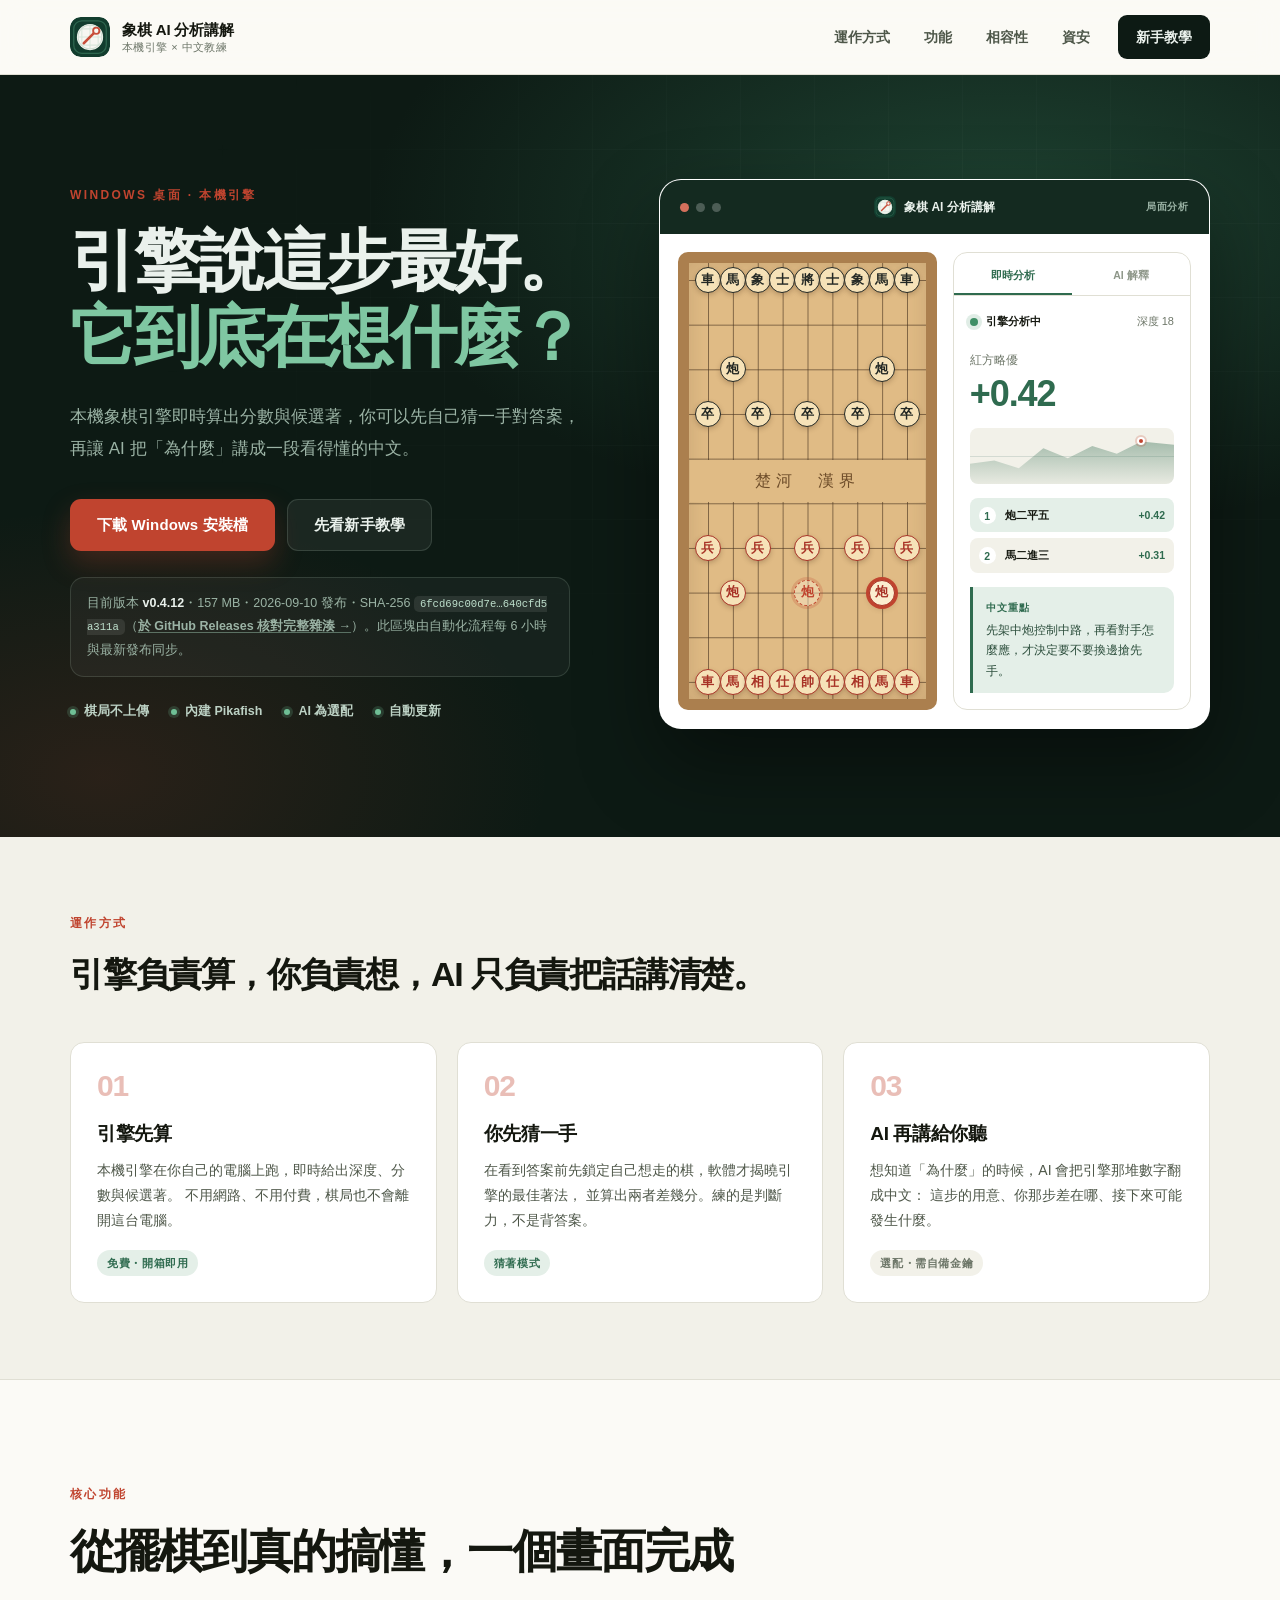
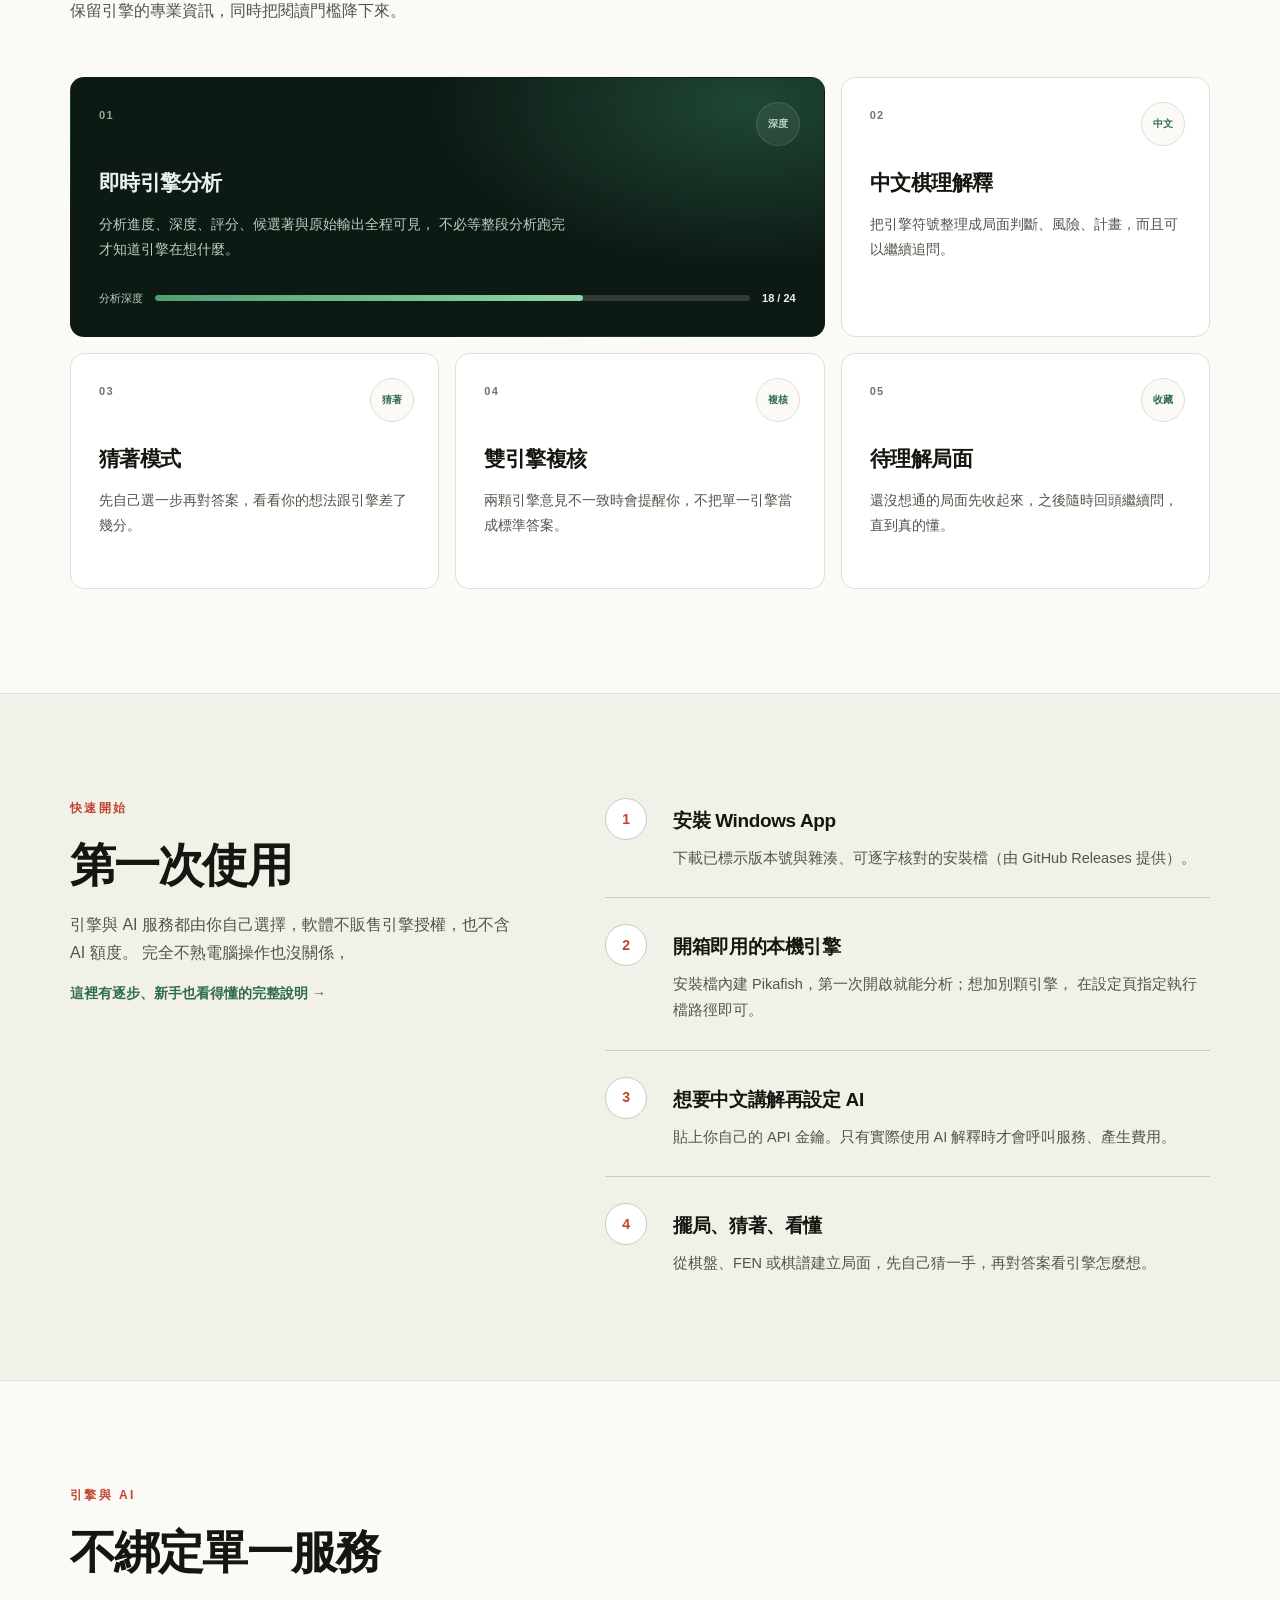
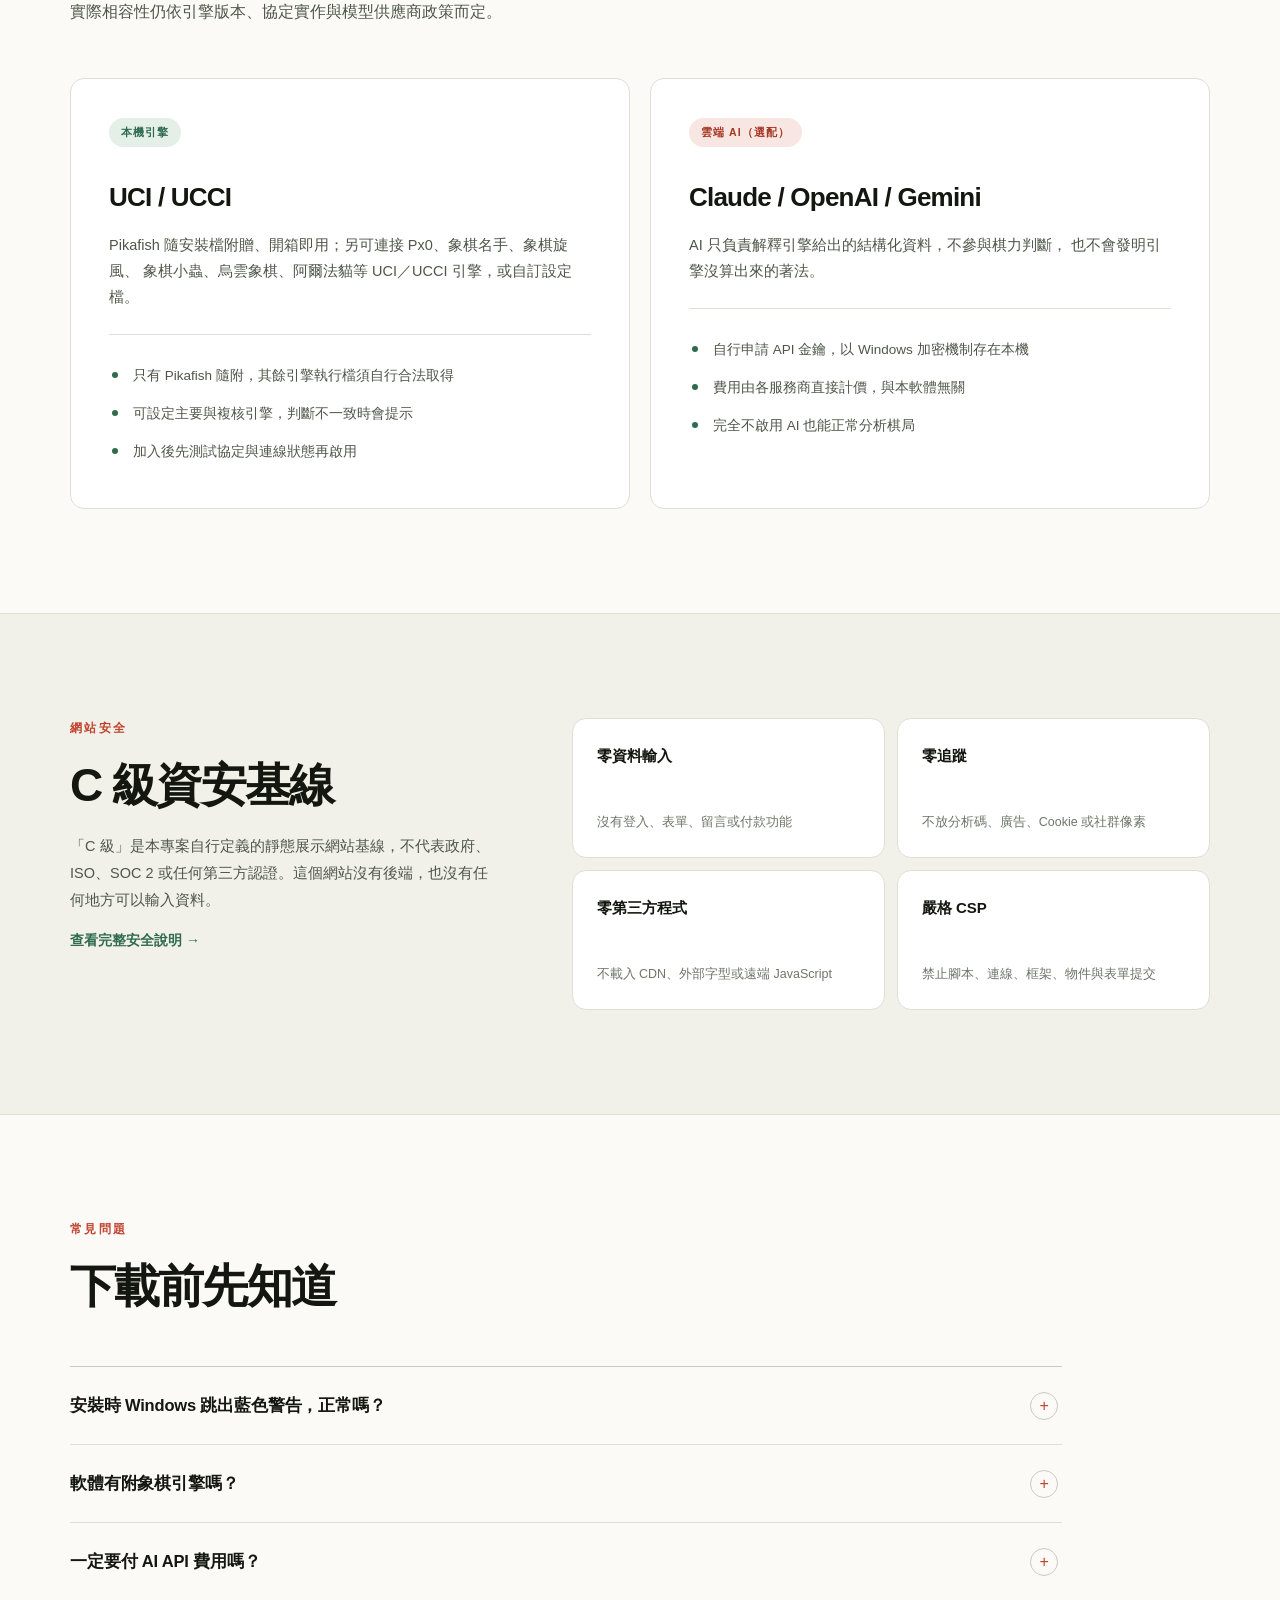
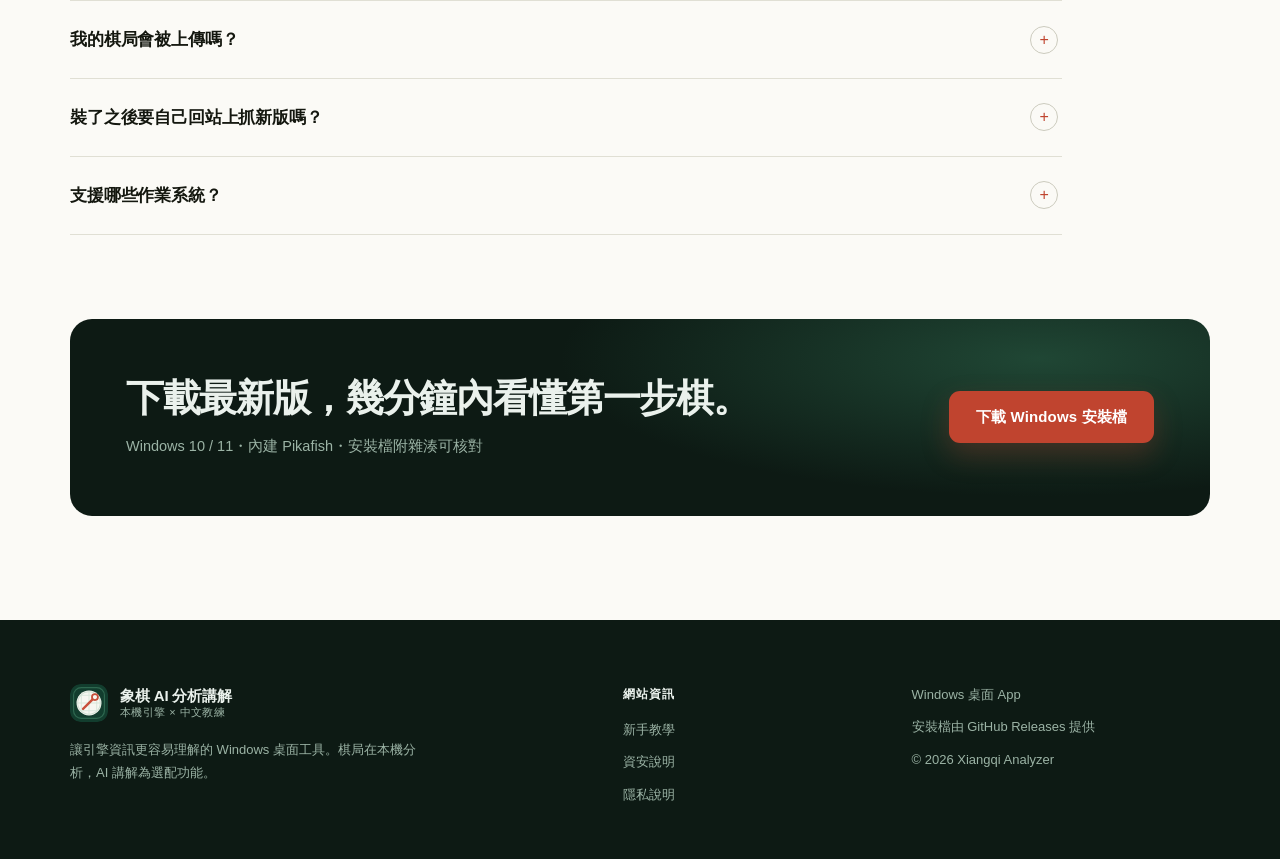
==== commit d1426f28: "chore: sync installer release info to v0.4.12" ====
--- a/index.html
+++ b/index.html
@@ -71,7 +71,7 @@
             </div>
             <p class="release-note">
               <!-- RELEASE_INFO_START -->
-              目前版本 <strong>v0.4.10</strong>・157 MB・2026-09-01 發布・SHA-256 <code>f2e33c14d9a8…ab9581617b21</code>（<a class="inline-link" href="https://github.com/enzohuang98-crypto/Reckoning/releases/tag/v0.4.10">於 GitHub Releases 核對完整雜湊 →</a>）。此區塊由自動化流程每 6 小時與最新發布同步。
+              目前版本 <strong>v0.4.12</strong>・157 MB・2026-09-10 發布・SHA-256 <code>6fcd69c00d7e…640cfd5a311a</code>（<a class="inline-link" href="https://github.com/enzohuang98-crypto/Reckoning/releases/tag/v0.4.12">於 GitHub Releases 核對完整雜湊 →</a>）。此區塊由自動化流程每 6 小時與最新發布同步。
               <!-- RELEASE_INFO_END -->
             </p>
             <div class="hero-proof" aria-label="產品特點">
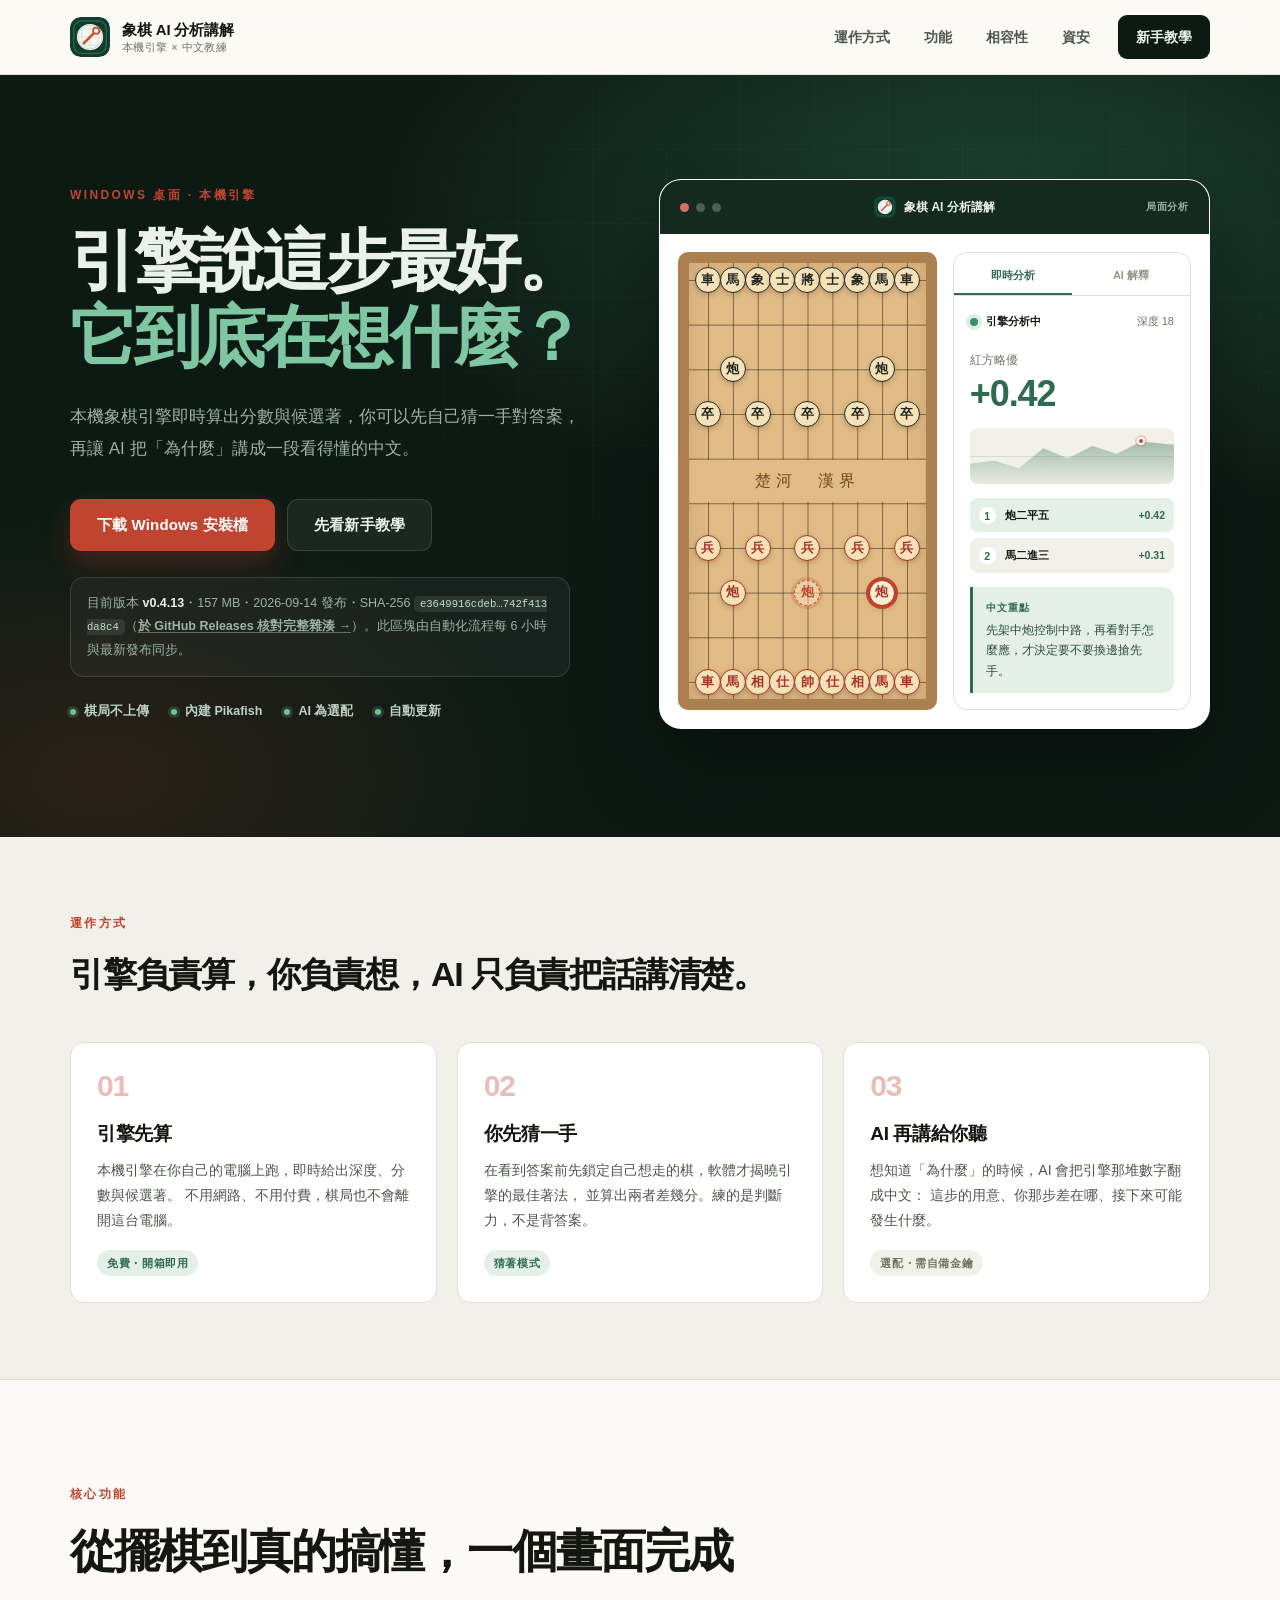
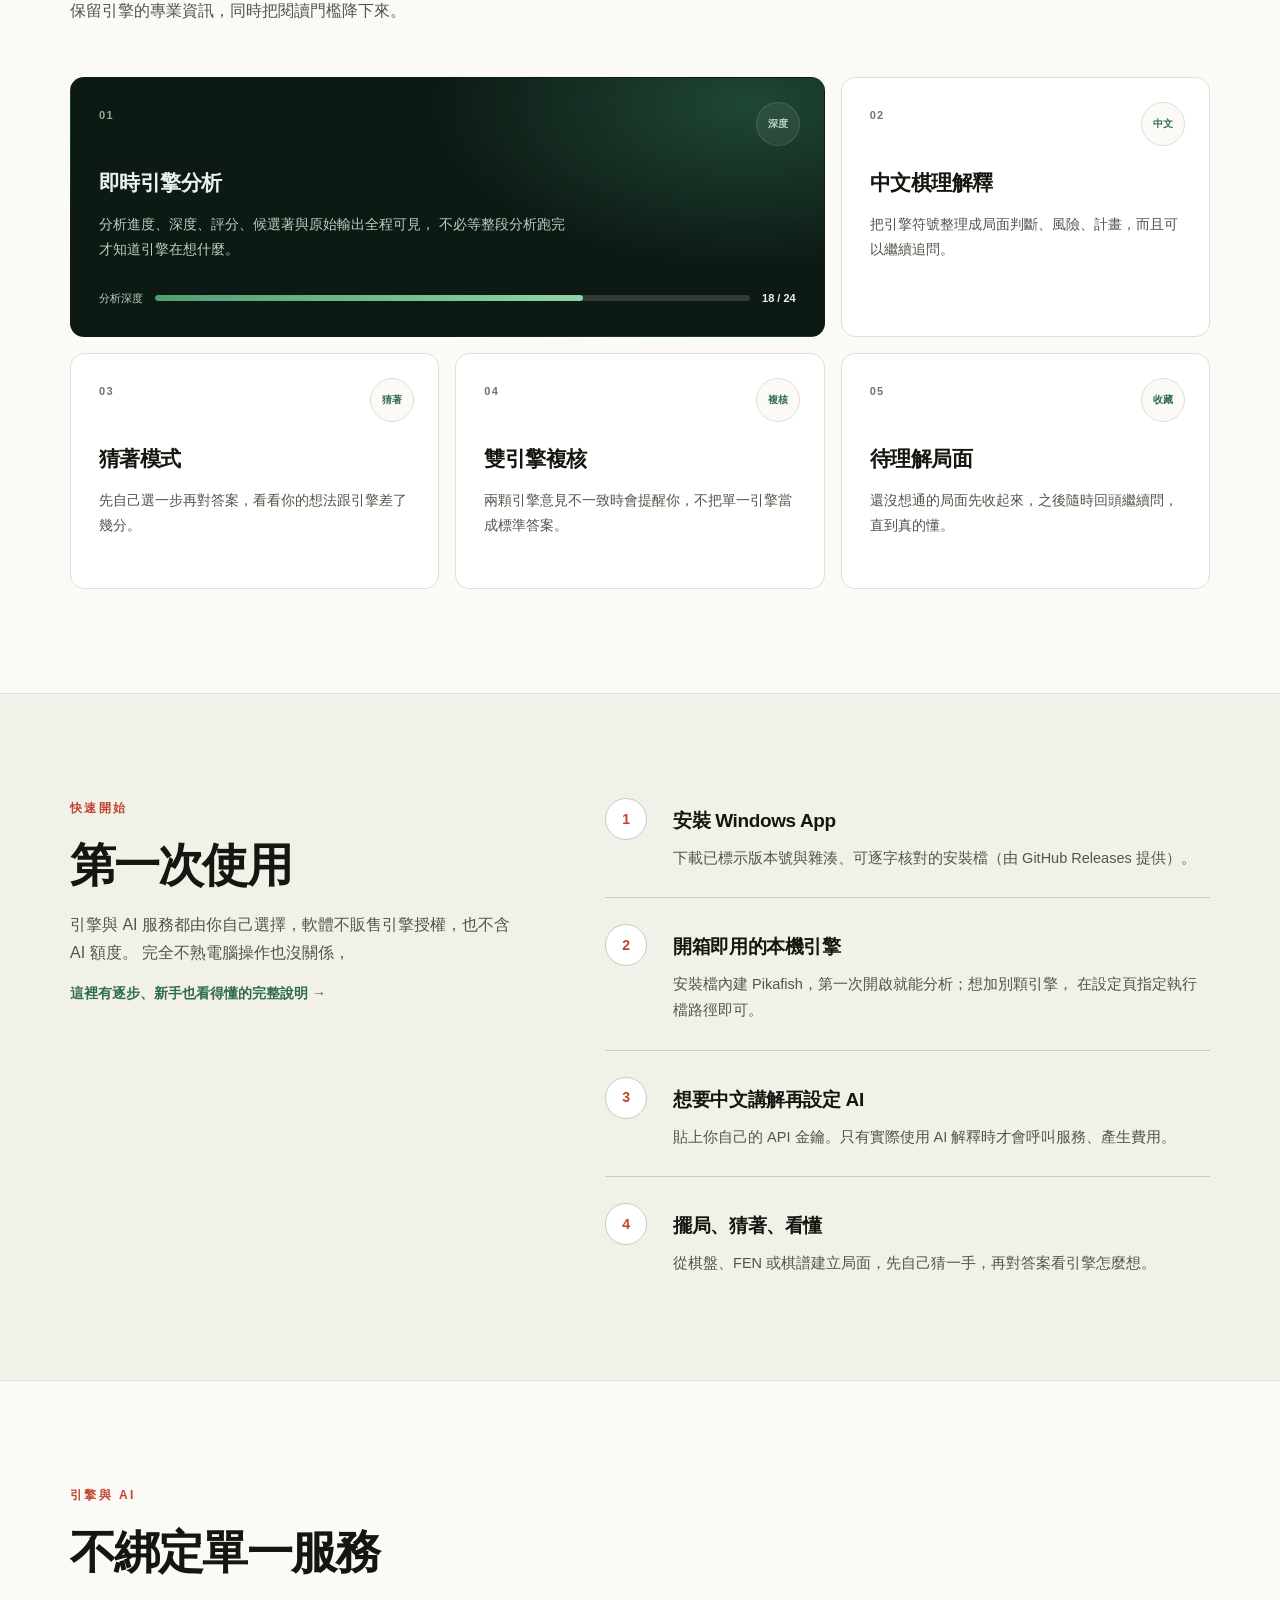
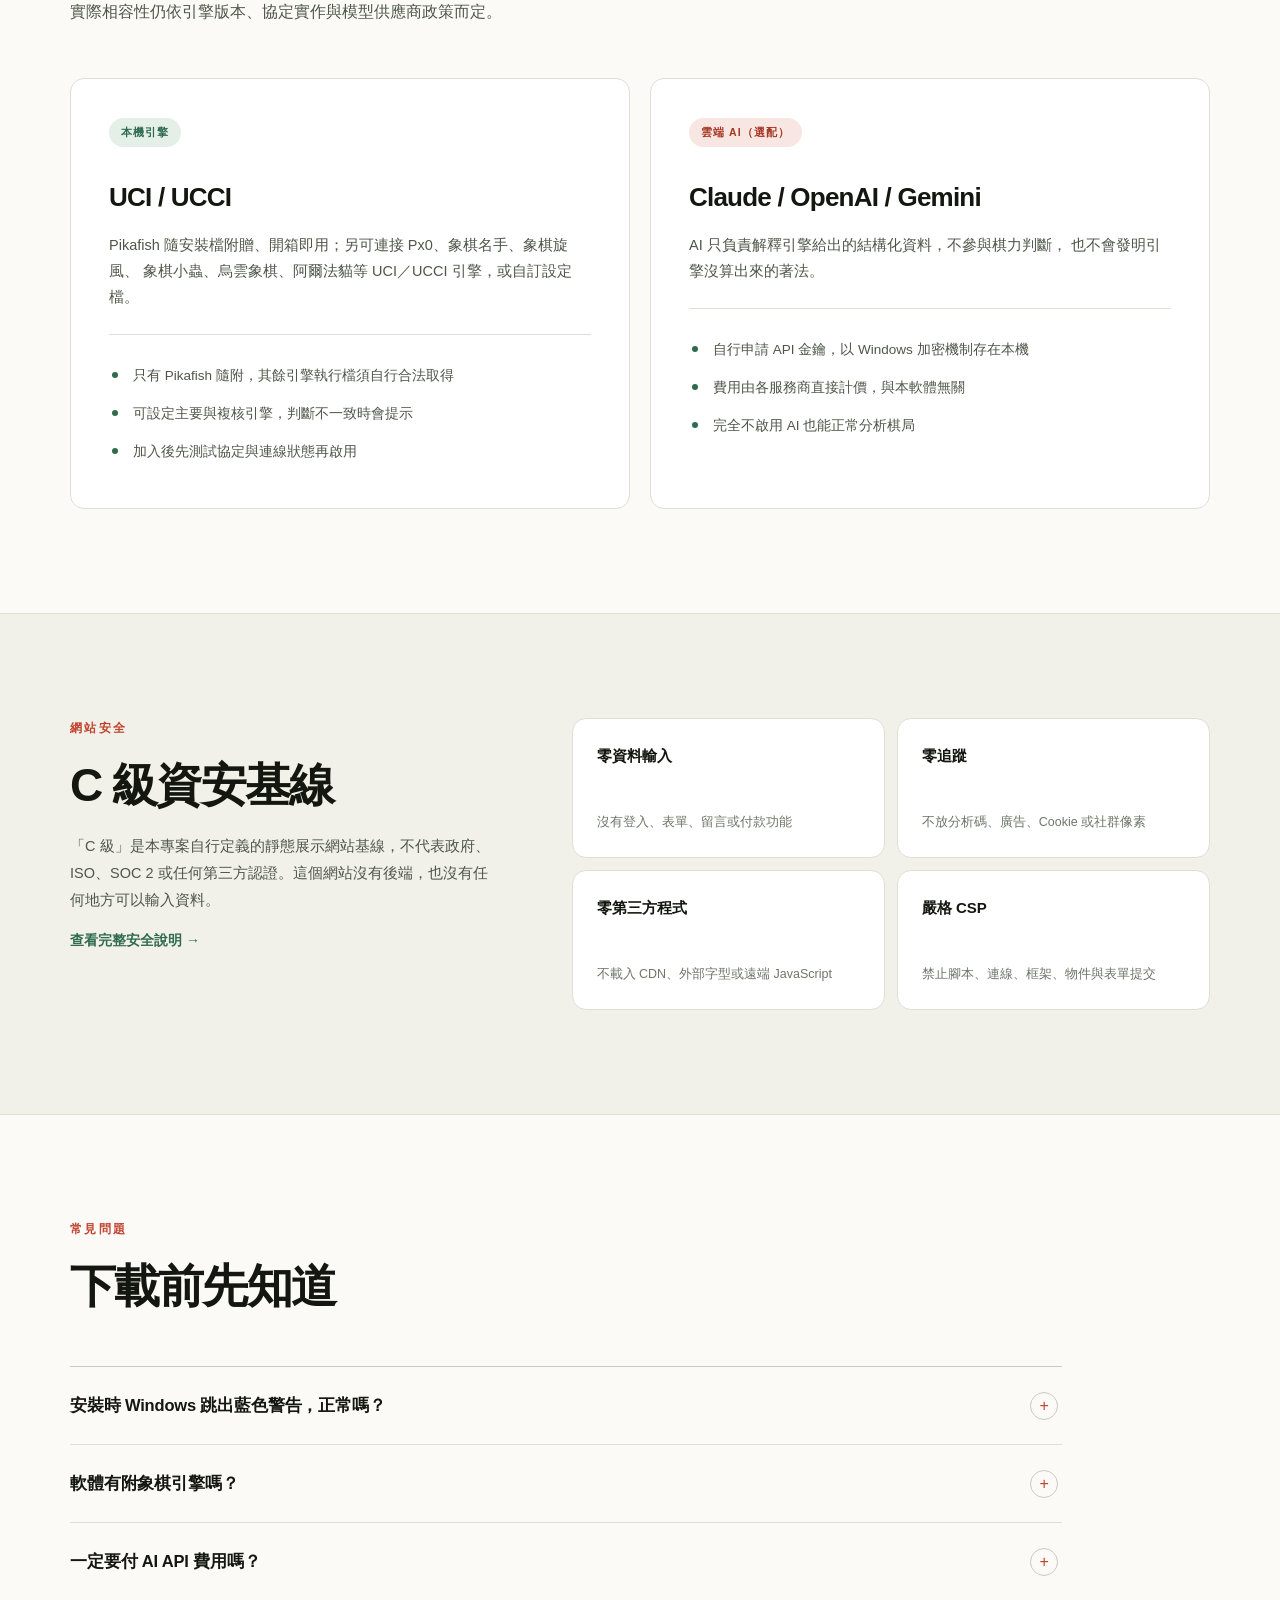
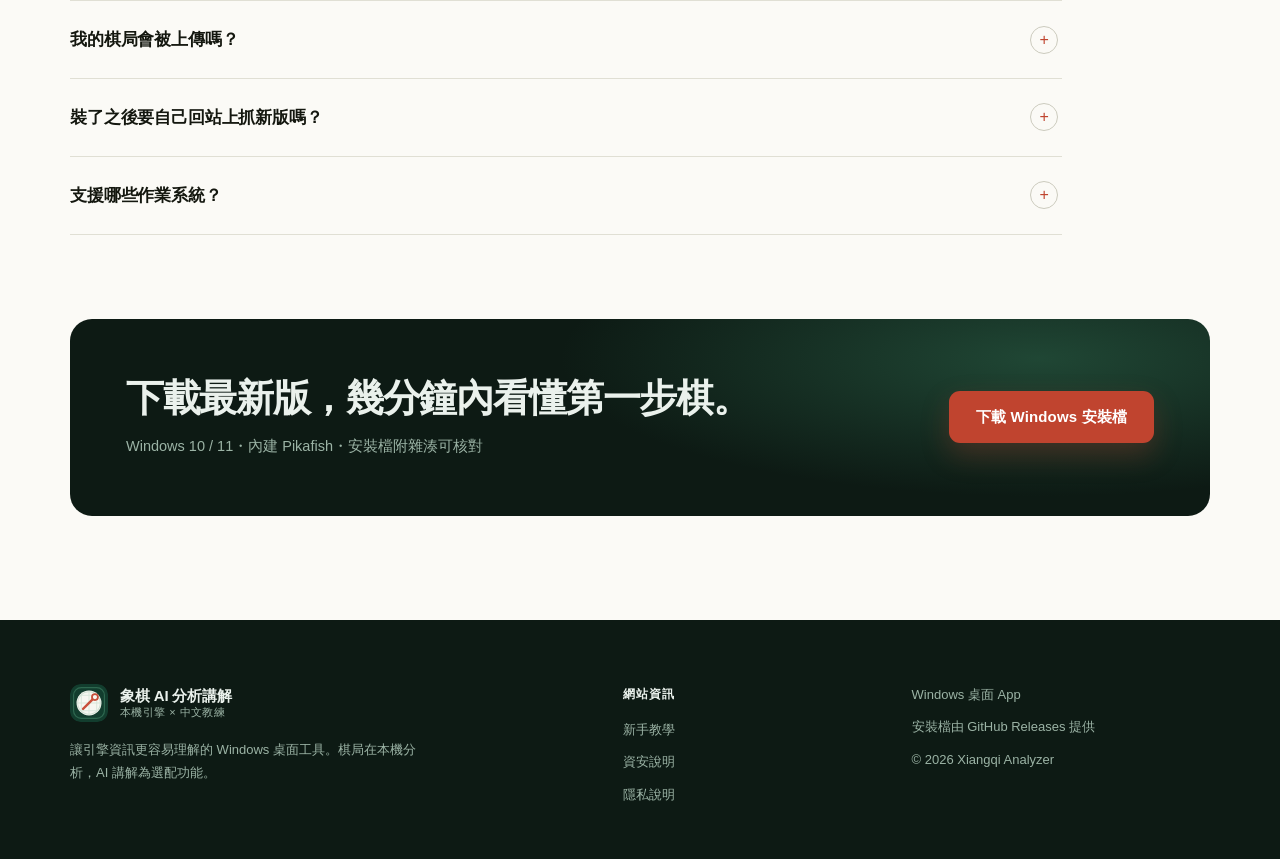
==== commit cd5abee0: "chore: sync installer release info to v0.4.13" ====
--- a/index.html
+++ b/index.html
@@ -71,7 +71,7 @@
             </div>
             <p class="release-note">
               <!-- RELEASE_INFO_START -->
-              目前版本 <strong>v0.4.12</strong>・157 MB・2026-09-10 發布・SHA-256 <code>6fcd69c00d7e…640cfd5a311a</code>（<a class="inline-link" href="https://github.com/enzohuang98-crypto/Reckoning/releases/tag/v0.4.12">於 GitHub Releases 核對完整雜湊 →</a>）。此區塊由自動化流程每 6 小時與最新發布同步。
+              目前版本 <strong>v0.4.13</strong>・157 MB・2026-09-14 發布・SHA-256 <code>e3649916cdeb…742f413da8c4</code>（<a class="inline-link" href="https://github.com/enzohuang98-crypto/Reckoning/releases/tag/v0.4.13">於 GitHub Releases 核對完整雜湊 →</a>）。此區塊由自動化流程每 6 小時與最新發布同步。
               <!-- RELEASE_INFO_END -->
             </p>
             <div class="hero-proof" aria-label="產品特點">
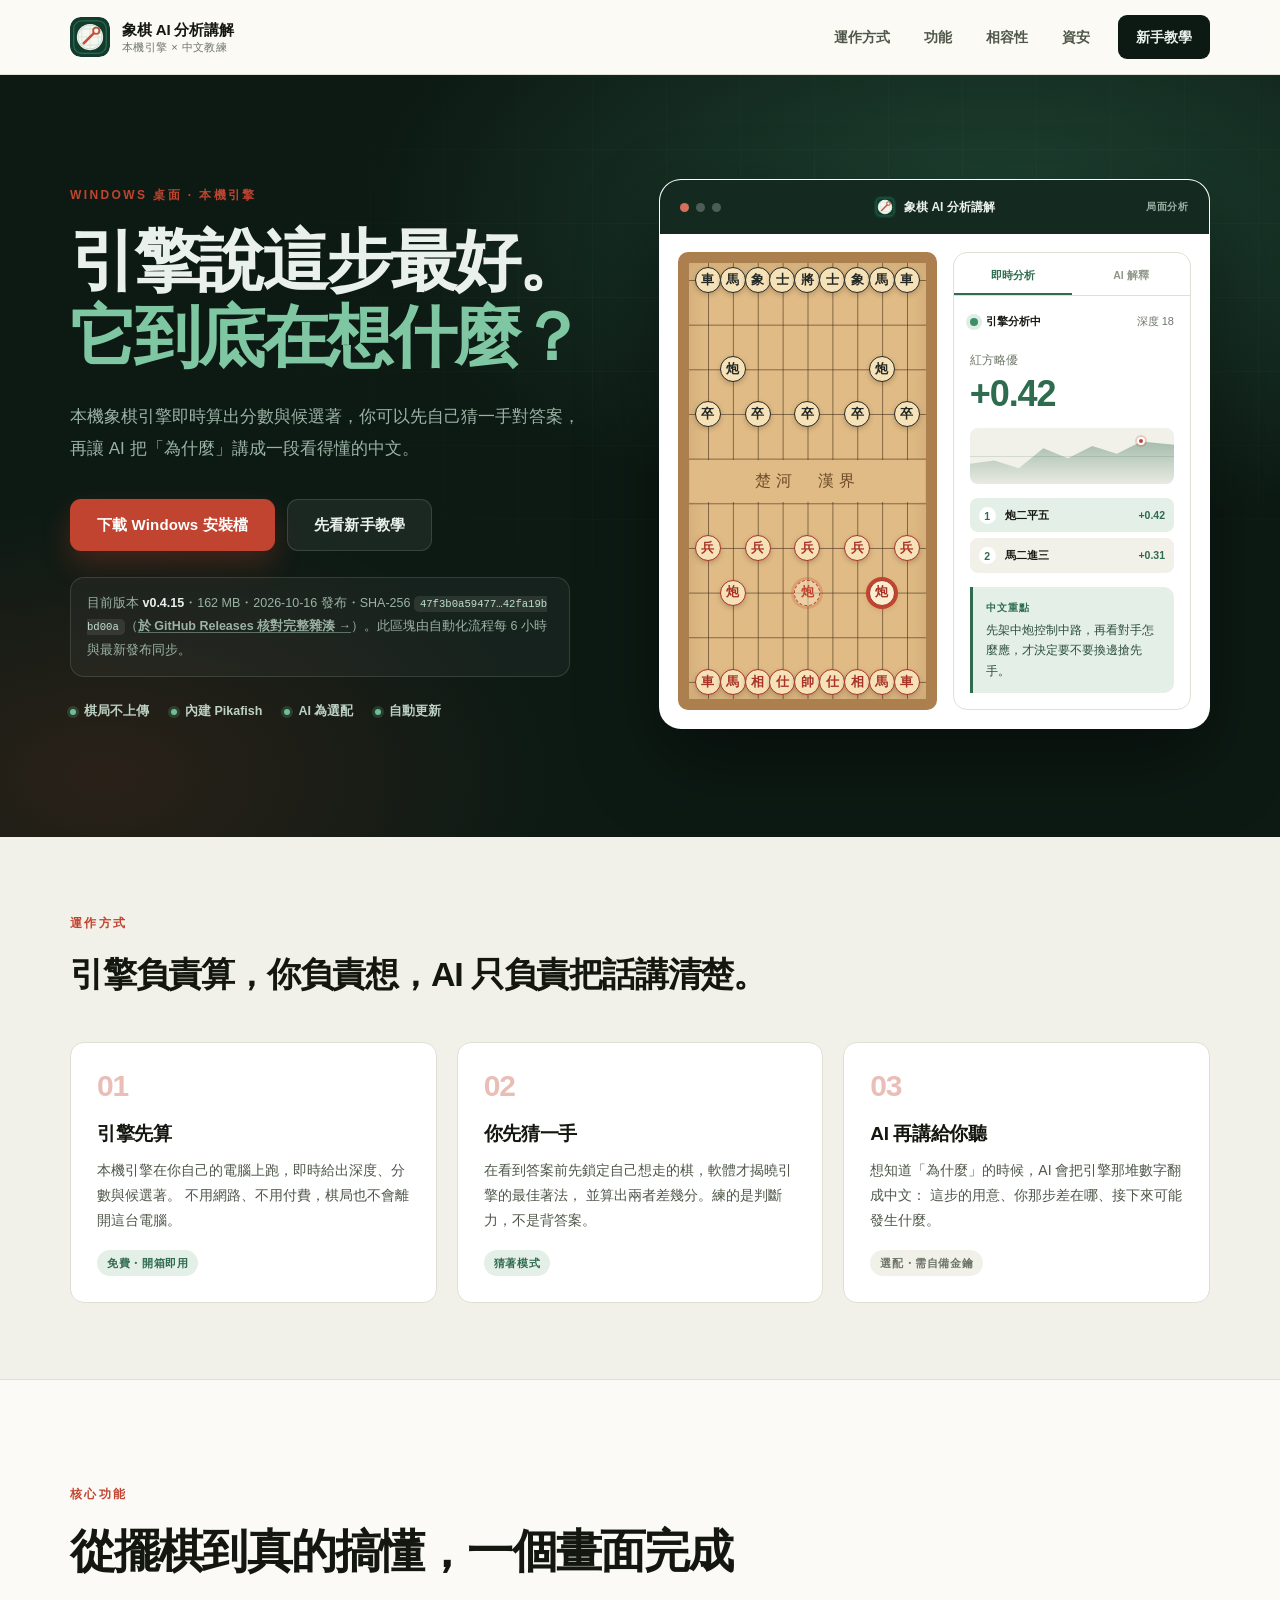
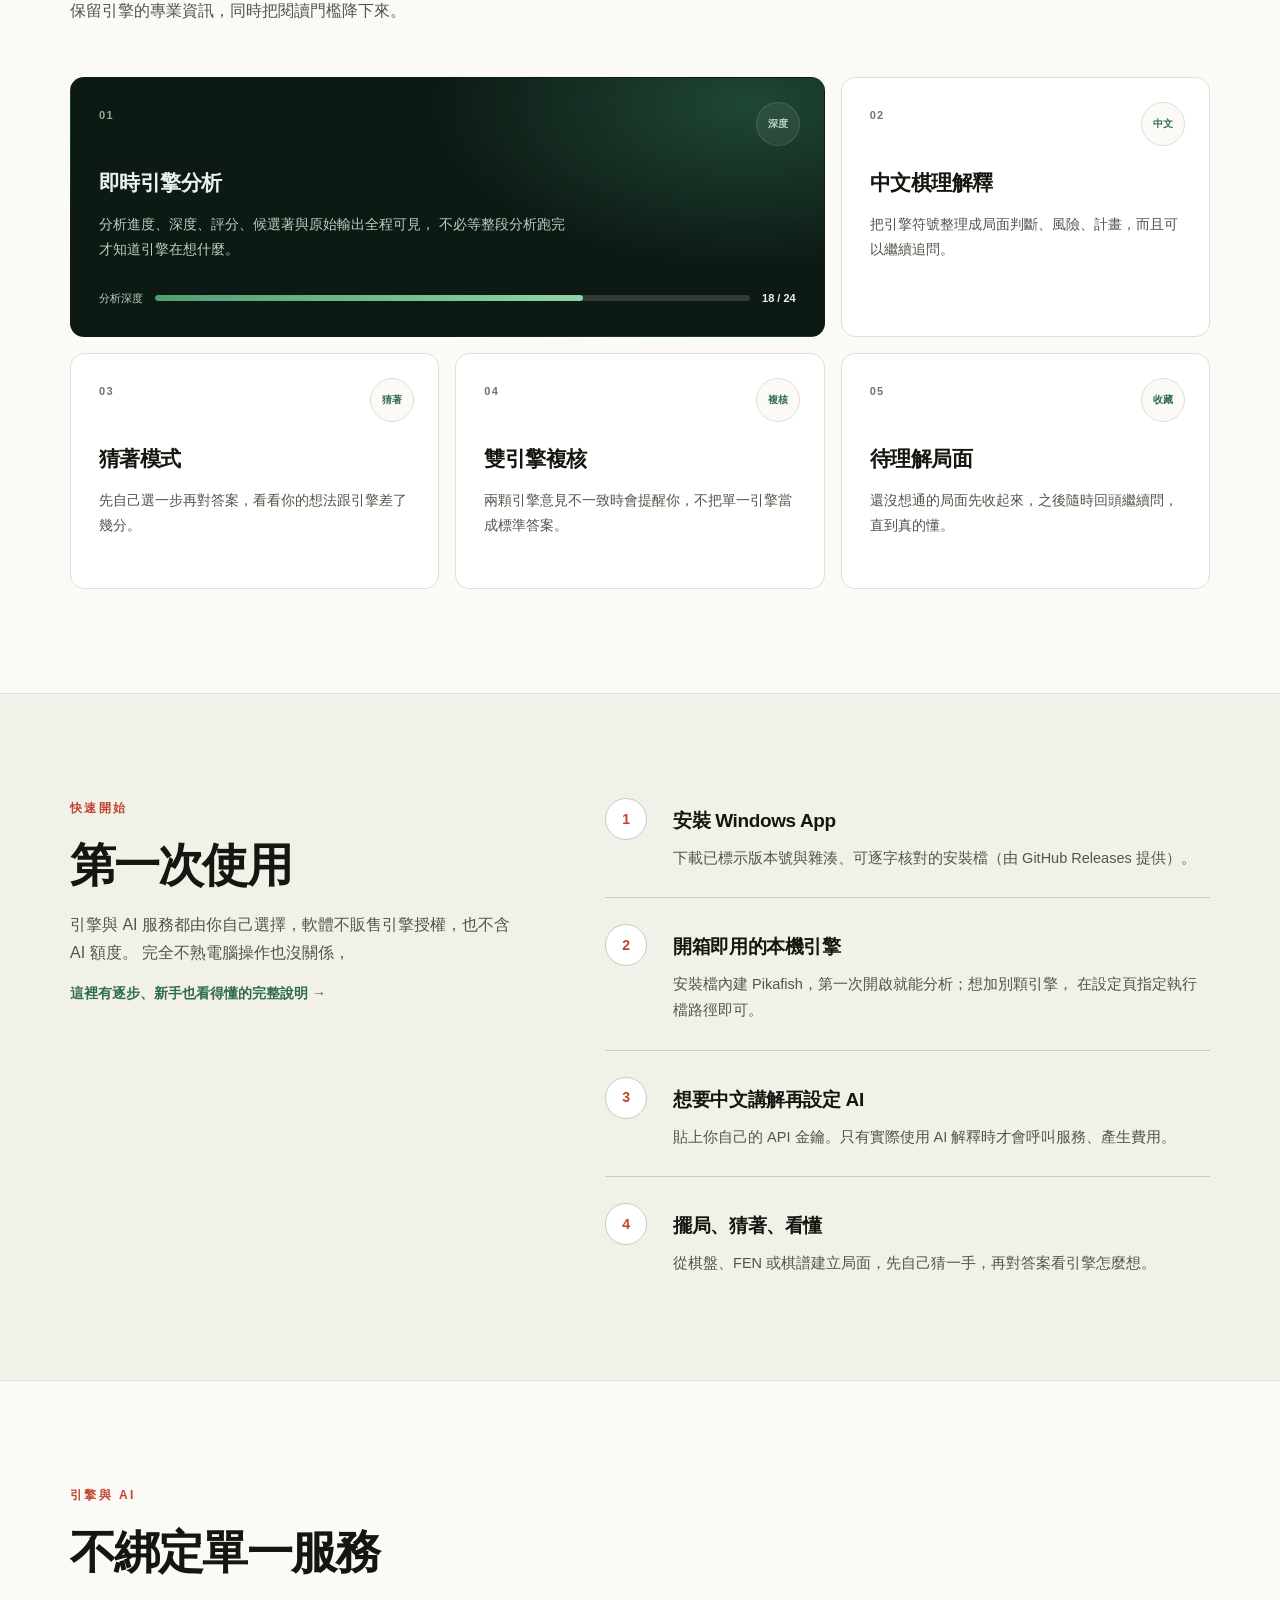
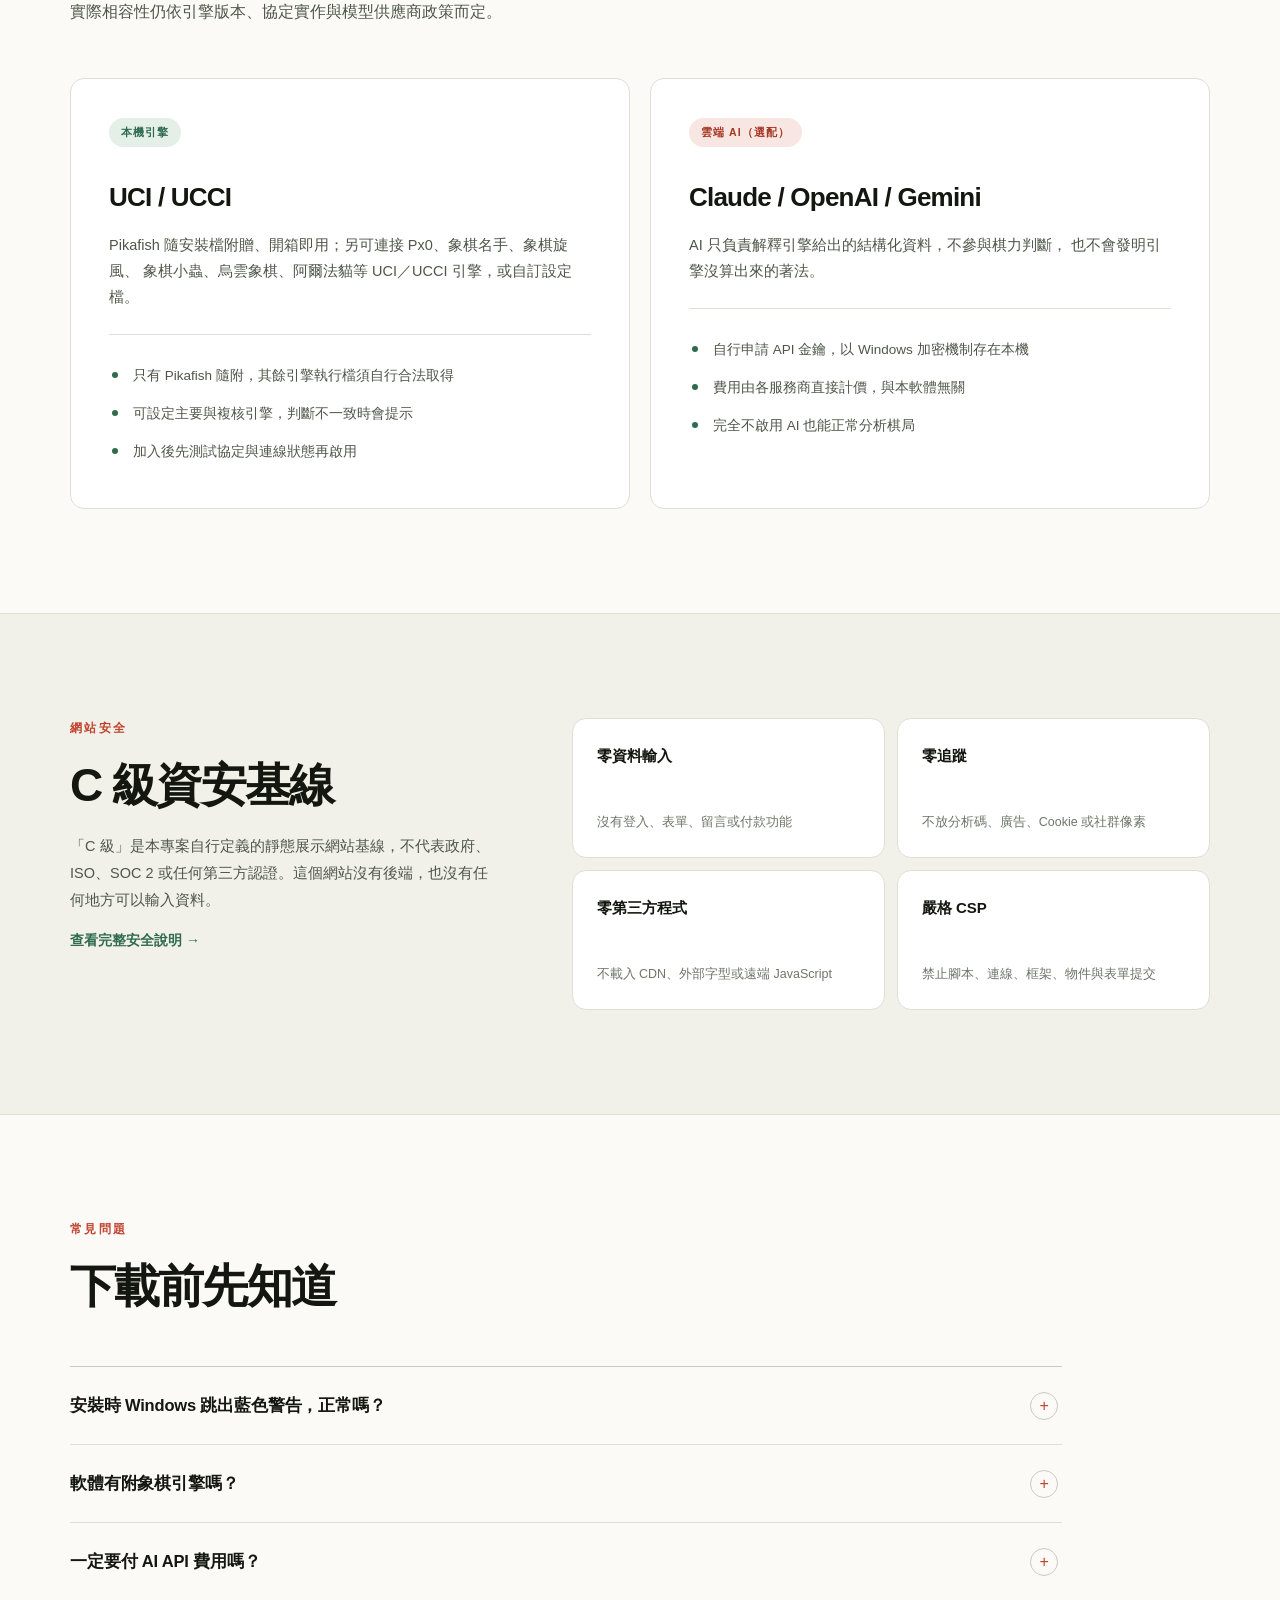
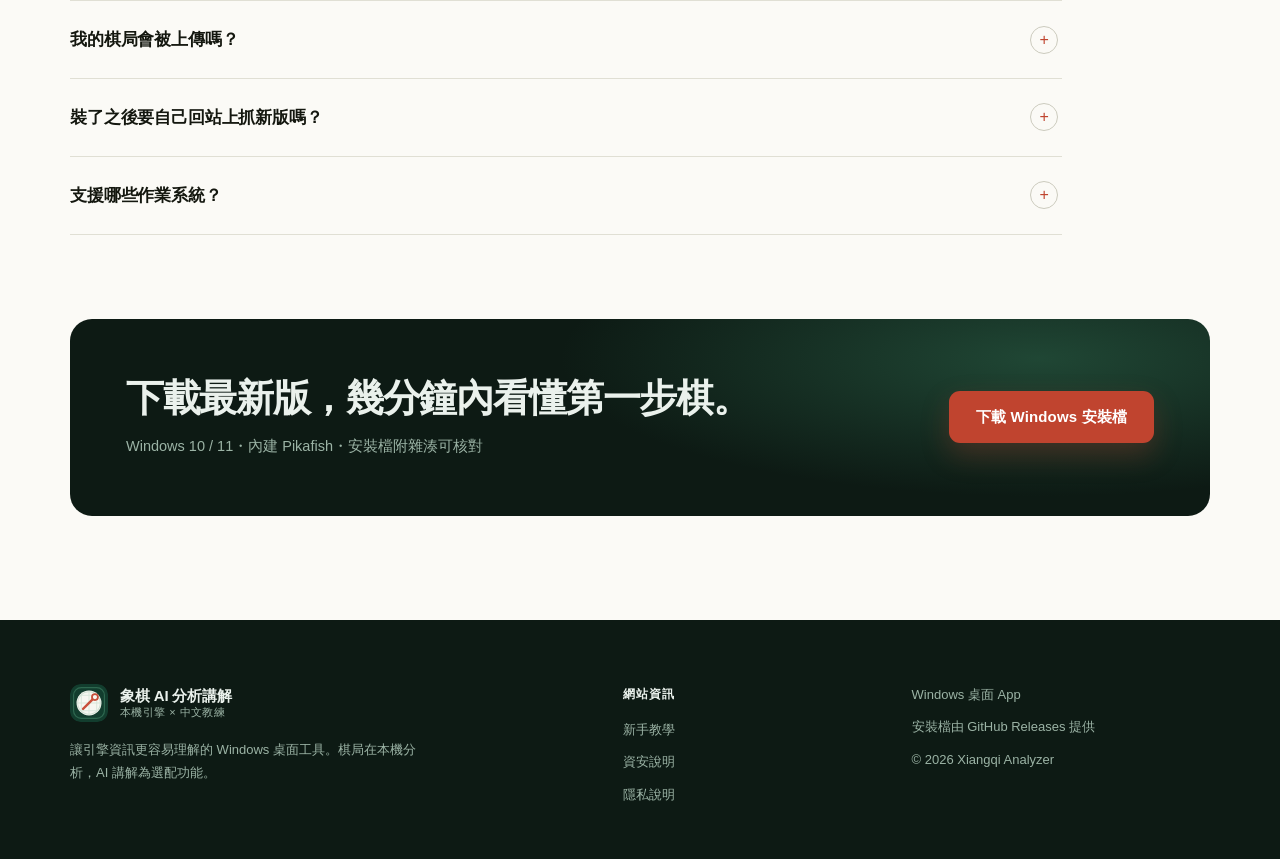
==== commit caf2e6cd: "chore: sync installer release info to v0.4.15" ====
--- a/index.html
+++ b/index.html
@@ -71,7 +71,7 @@
             </div>
             <p class="release-note">
               <!-- RELEASE_INFO_START -->
-              目前版本 <strong>v0.4.13</strong>・157 MB・2026-09-14 發布・SHA-256 <code>e3649916cdeb…742f413da8c4</code>（<a class="inline-link" href="https://github.com/enzohuang98-crypto/Reckoning/releases/tag/v0.4.13">於 GitHub Releases 核對完整雜湊 →</a>）。此區塊由自動化流程每 6 小時與最新發布同步。
+              目前版本 <strong>v0.4.15</strong>・162 MB・2026-10-16 發布・SHA-256 <code>47f3b0a59477…42fa19bbd00a</code>（<a class="inline-link" href="https://github.com/enzohuang98-crypto/Reckoning/releases/tag/v0.4.15">於 GitHub Releases 核對完整雜湊 →</a>）。此區塊由自動化流程每 6 小時與最新發布同步。
               <!-- RELEASE_INFO_END -->
             </p>
             <div class="hero-proof" aria-label="產品特點">
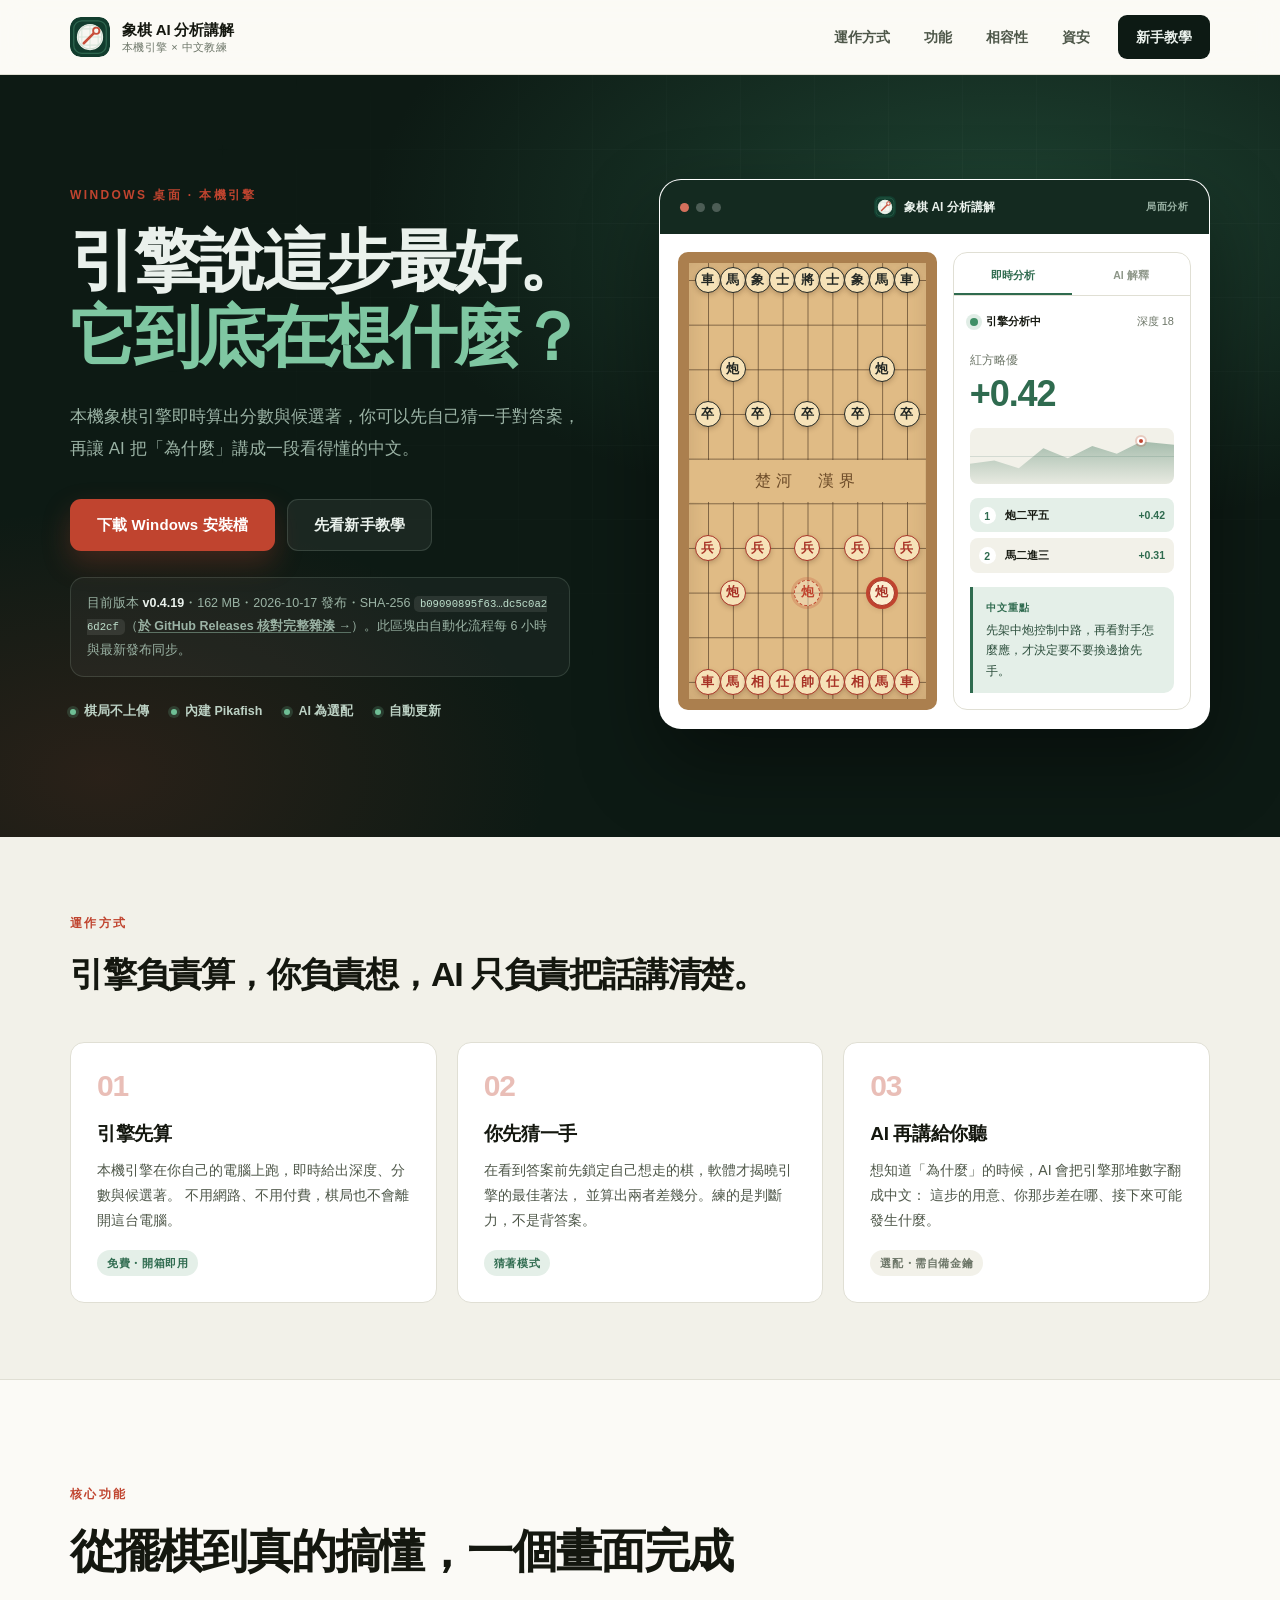
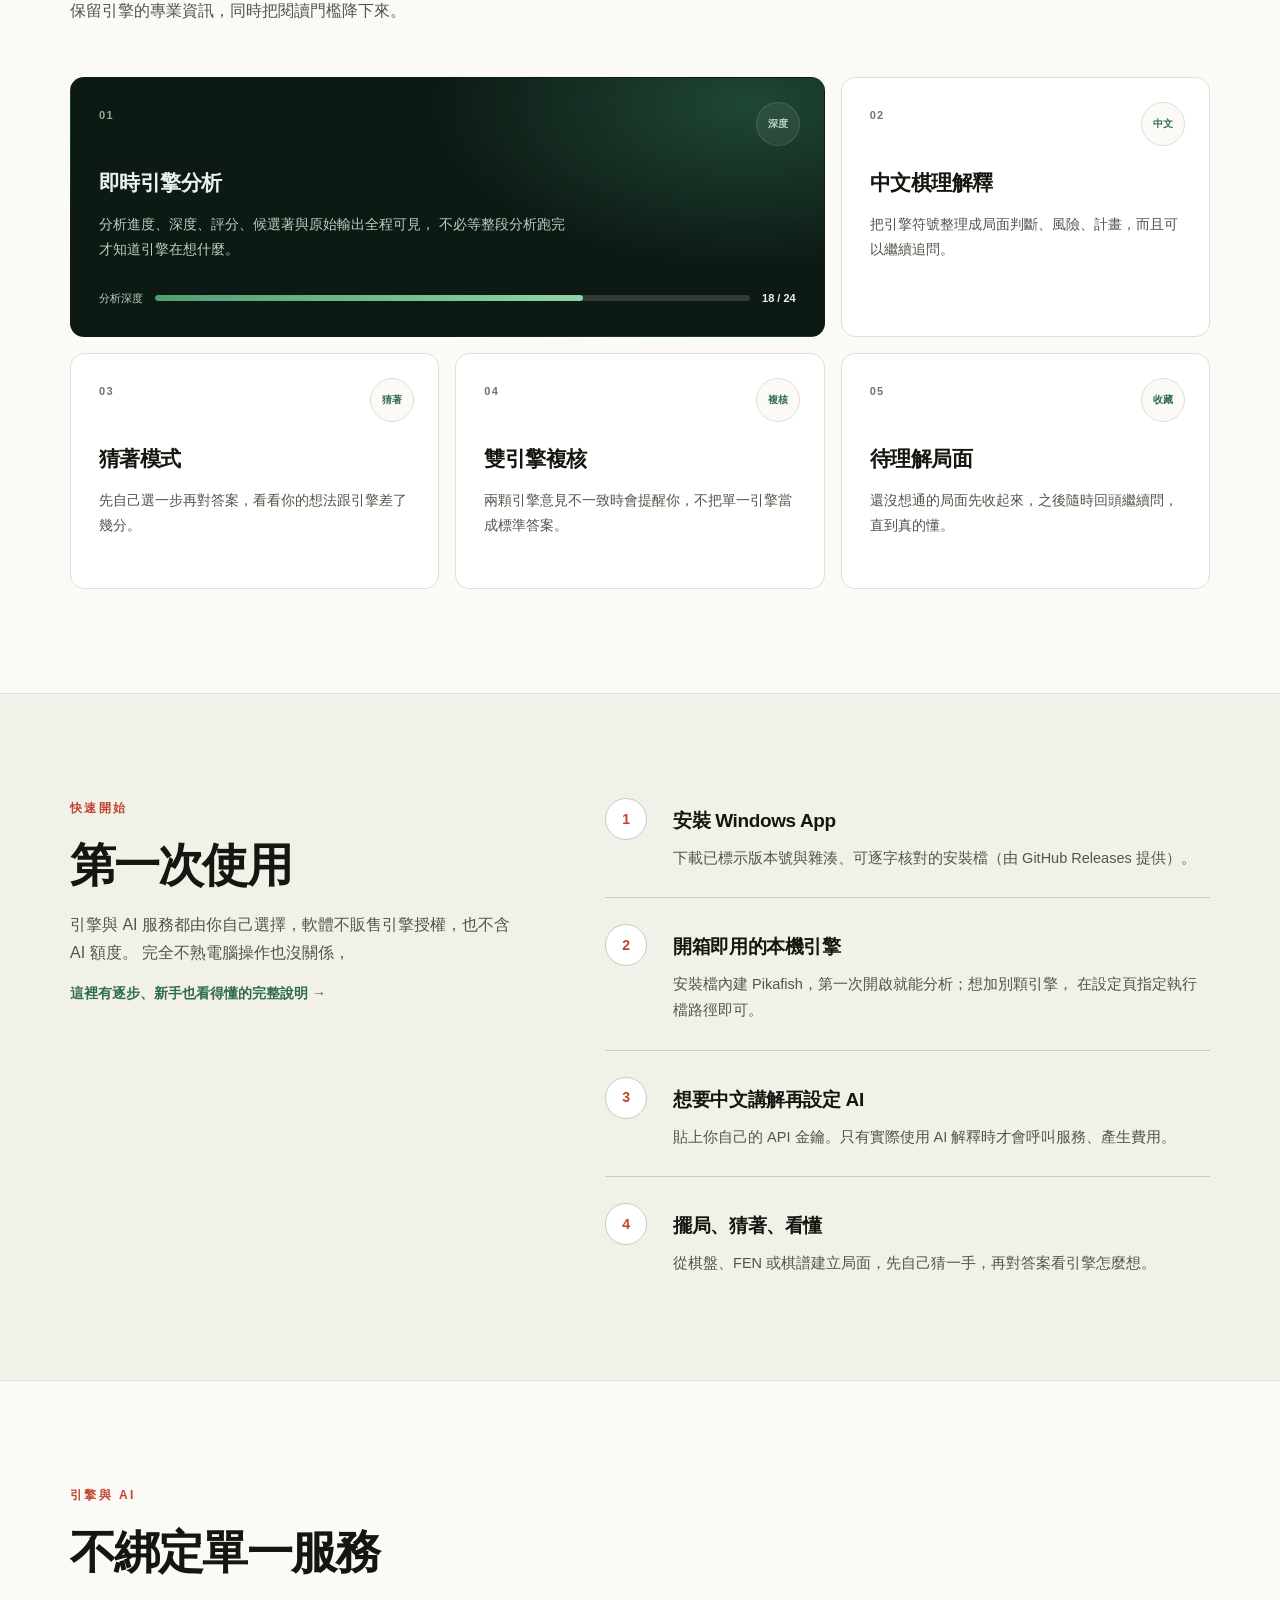
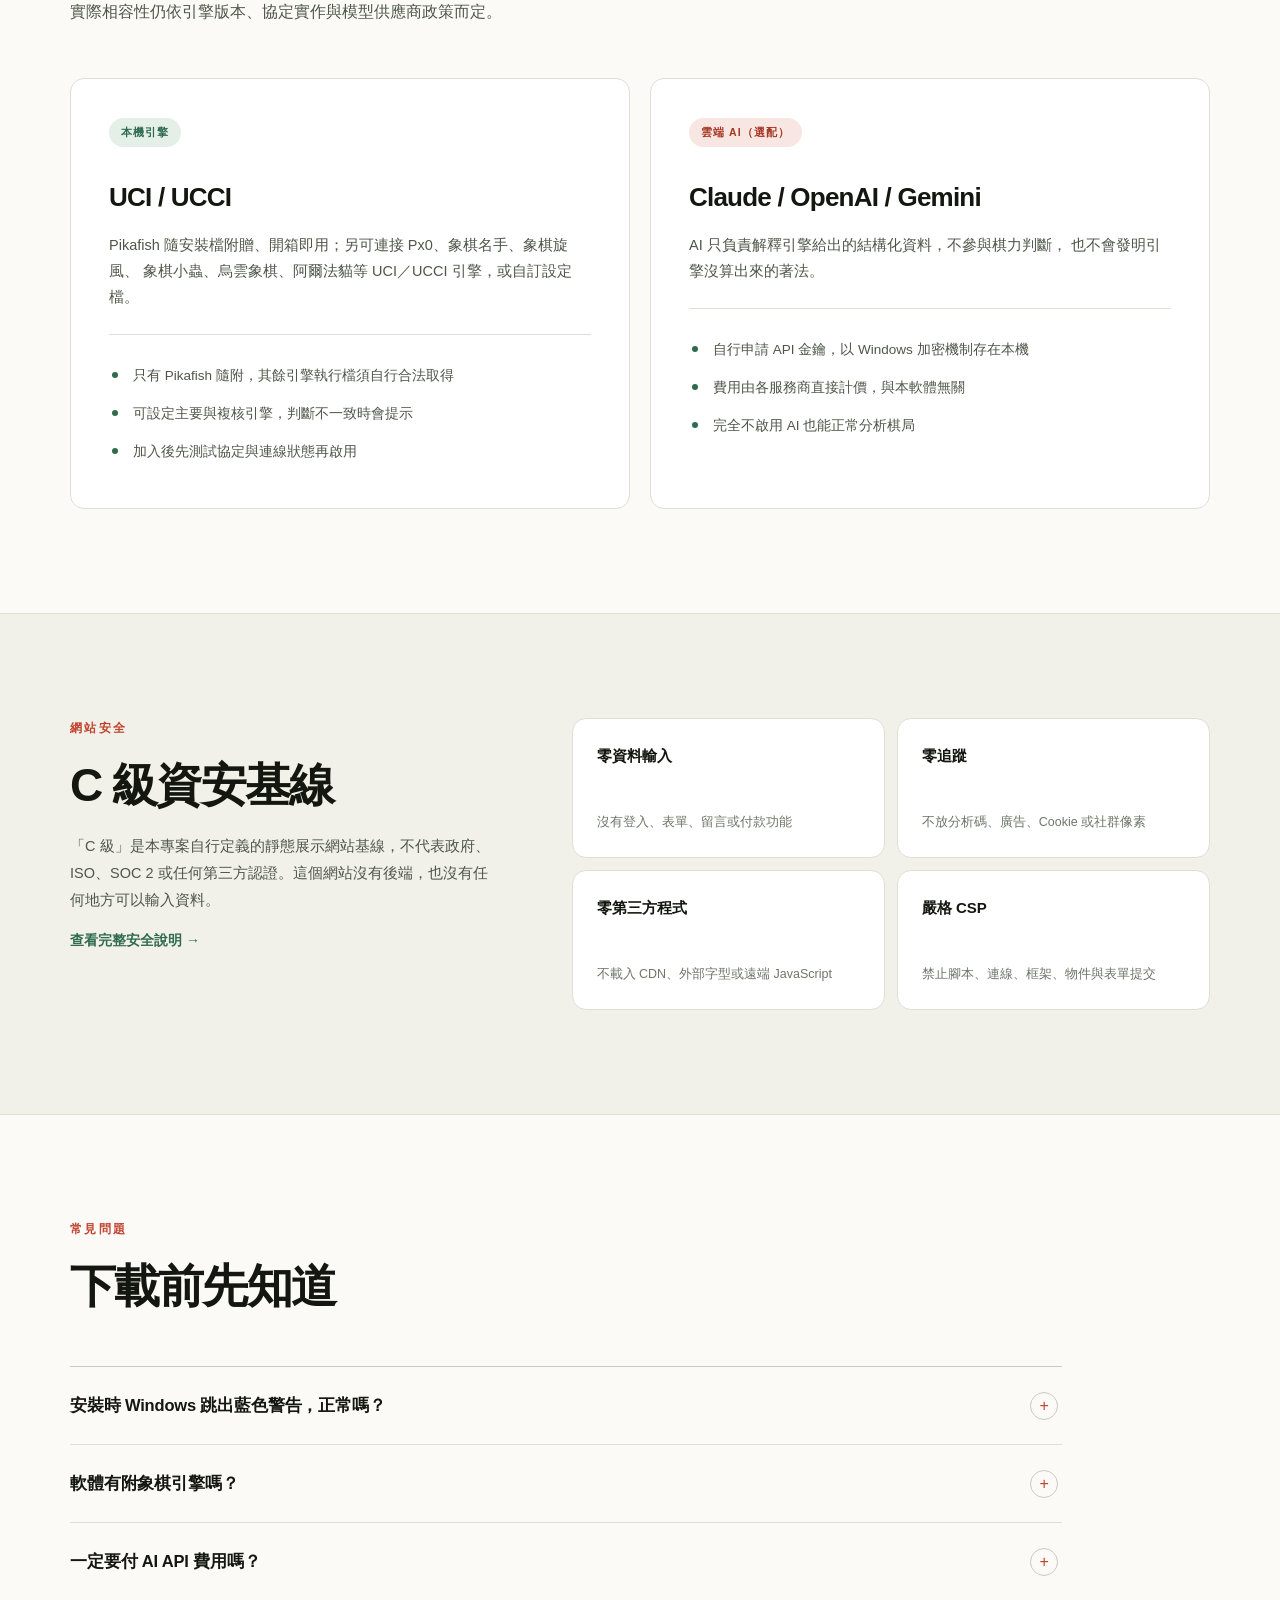
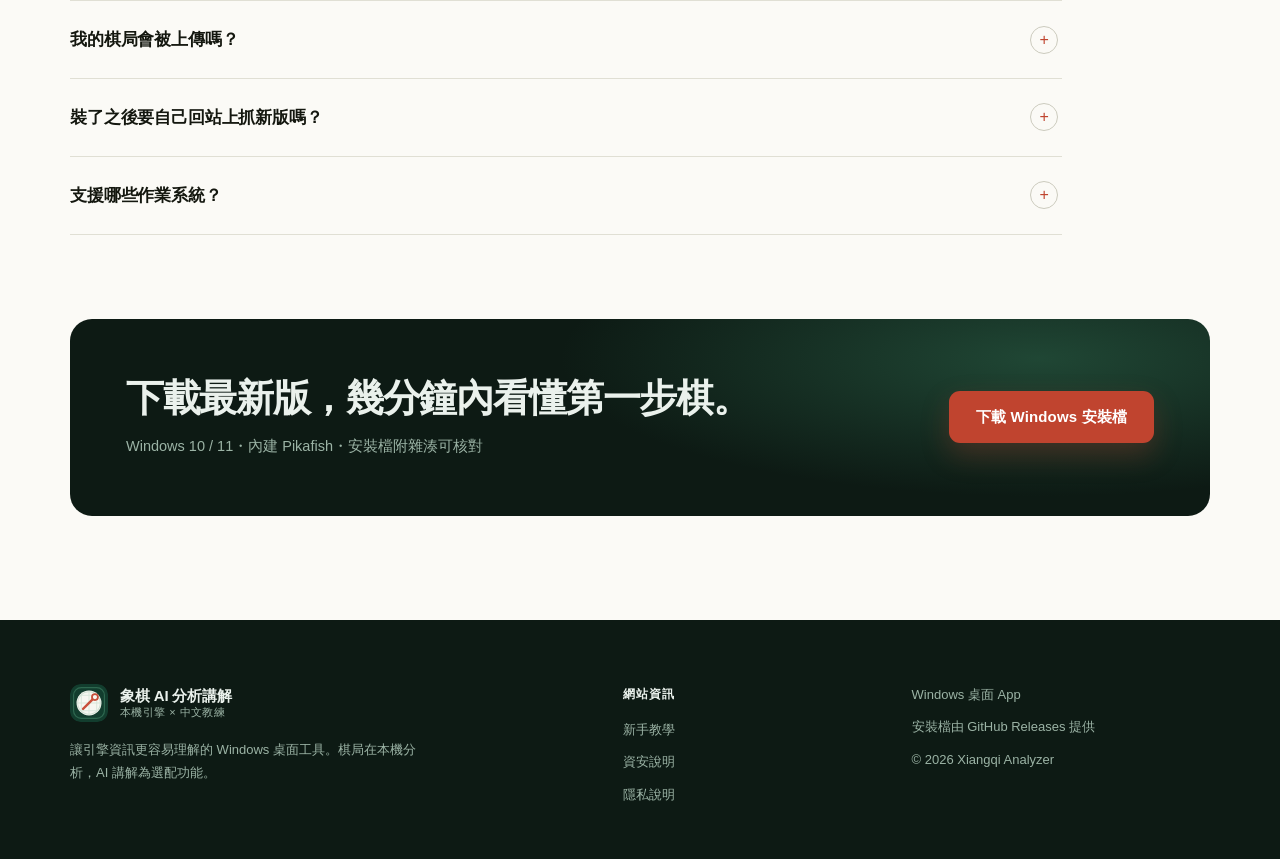
==== commit dd97a3cb: "chore: sync installer release info to v0.4.19" ====
--- a/index.html
+++ b/index.html
@@ -71,7 +71,7 @@
             </div>
             <p class="release-note">
               <!-- RELEASE_INFO_START -->
-              目前版本 <strong>v0.4.15</strong>・162 MB・2026-10-16 發布・SHA-256 <code>47f3b0a59477…42fa19bbd00a</code>（<a class="inline-link" href="https://github.com/enzohuang98-crypto/Reckoning/releases/tag/v0.4.15">於 GitHub Releases 核對完整雜湊 →</a>）。此區塊由自動化流程每 6 小時與最新發布同步。
+              目前版本 <strong>v0.4.19</strong>・162 MB・2026-10-17 發布・SHA-256 <code>b09090895f63…dc5c0a26d2cf</code>（<a class="inline-link" href="https://github.com/enzohuang98-crypto/Reckoning/releases/tag/v0.4.19">於 GitHub Releases 核對完整雜湊 →</a>）。此區塊由自動化流程每 6 小時與最新發布同步。
               <!-- RELEASE_INFO_END -->
             </p>
             <div class="hero-proof" aria-label="產品特點">
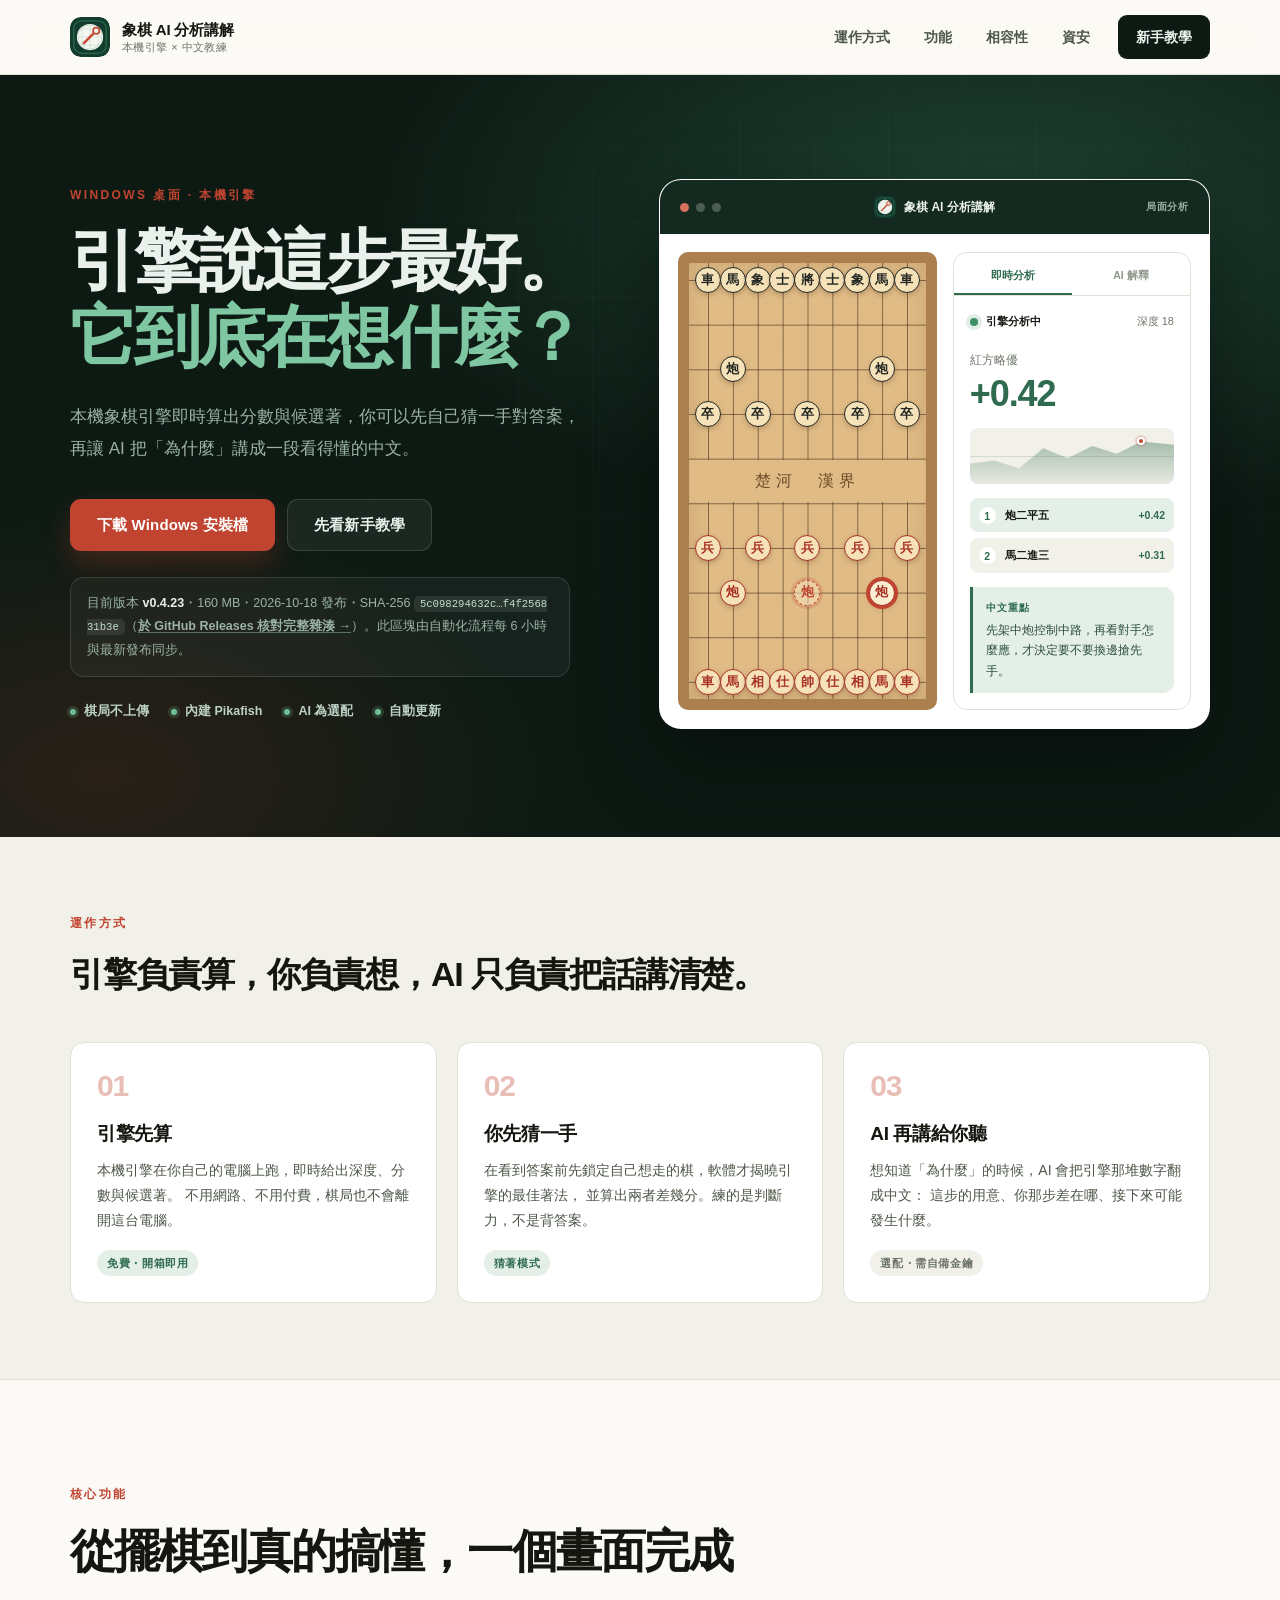
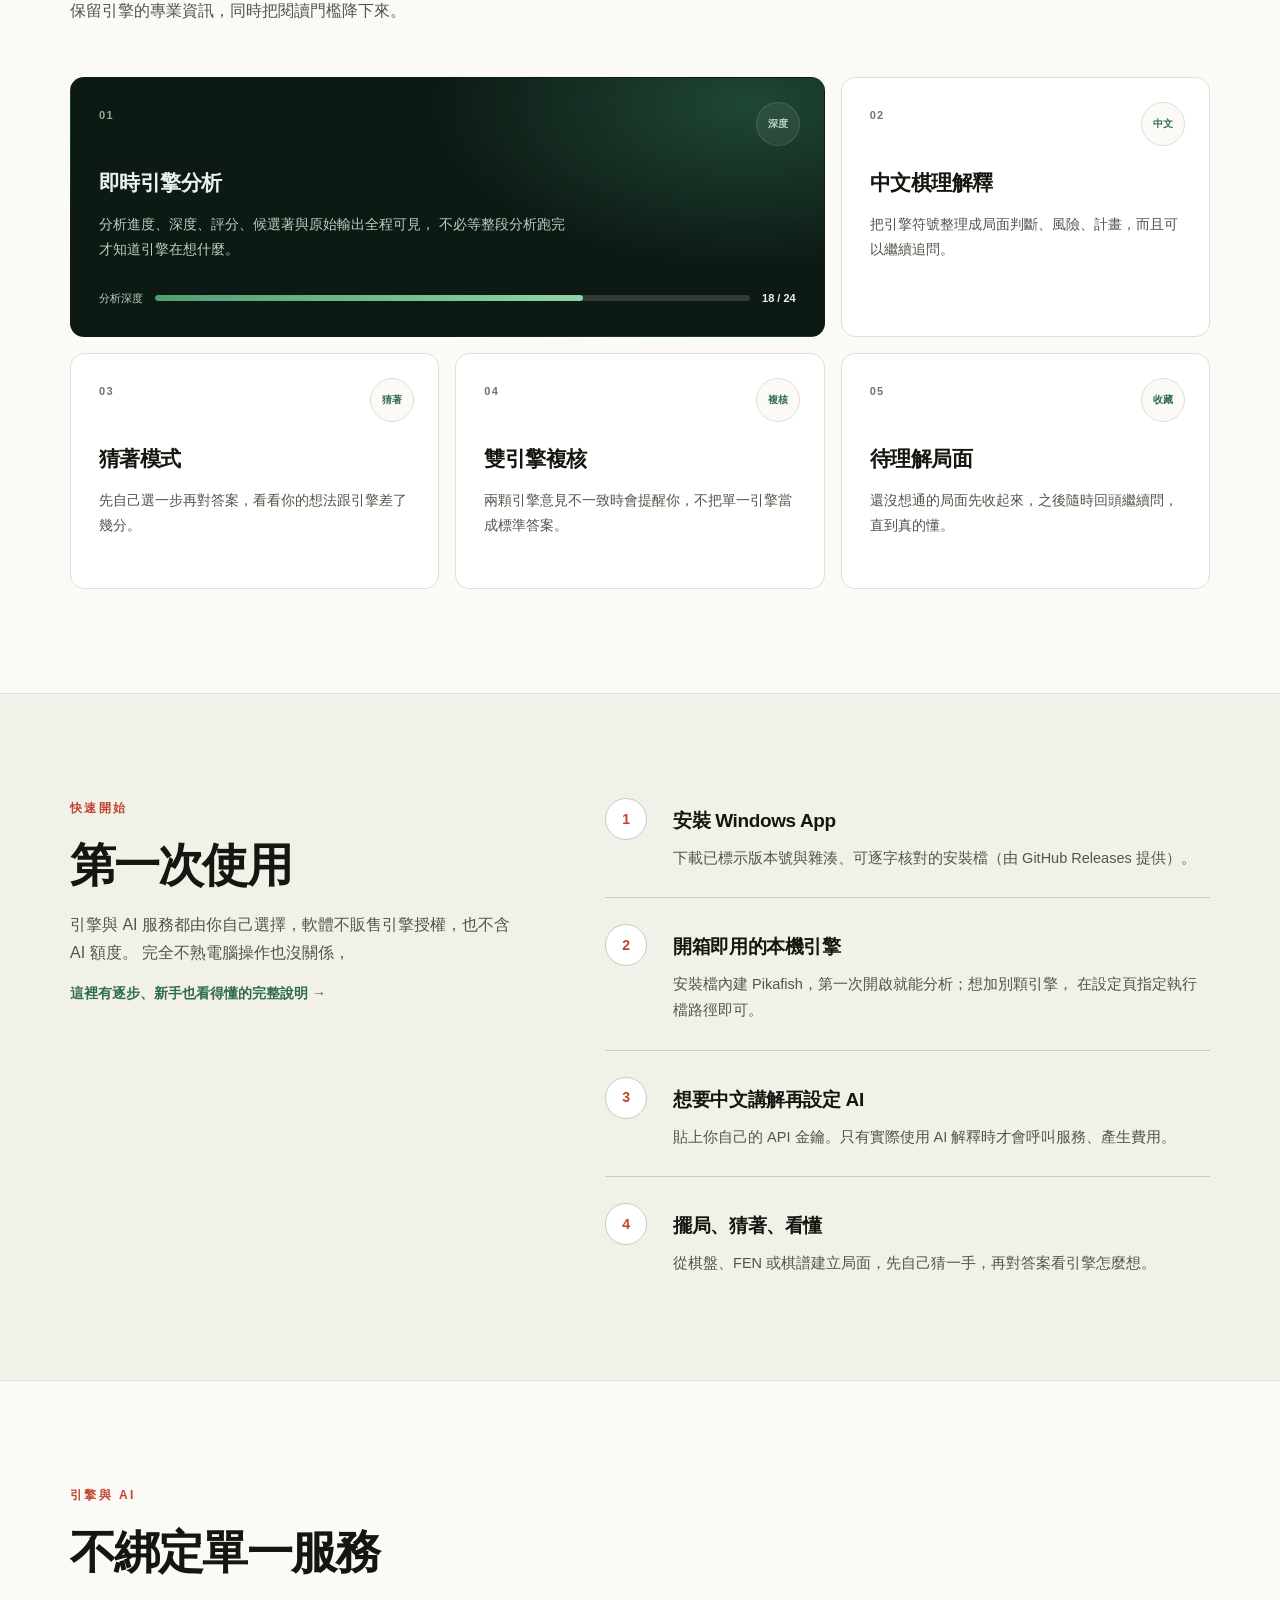
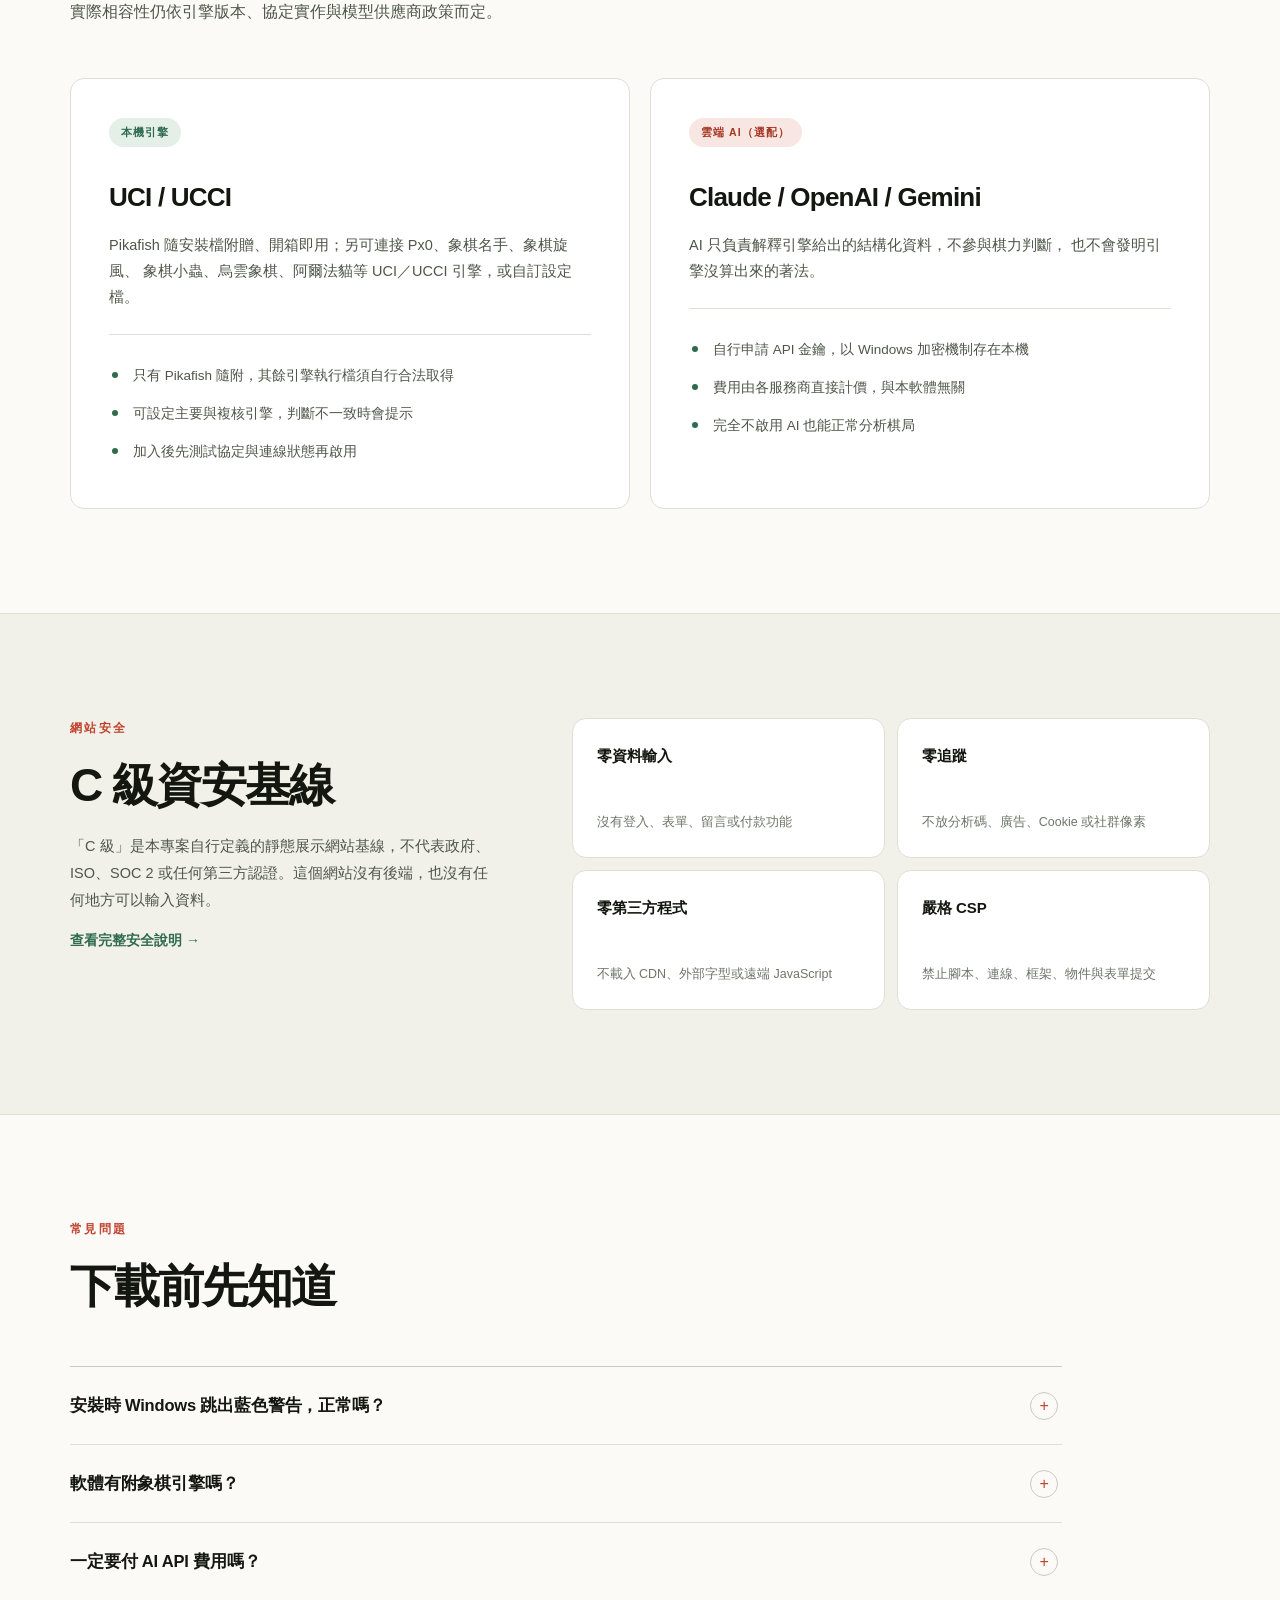
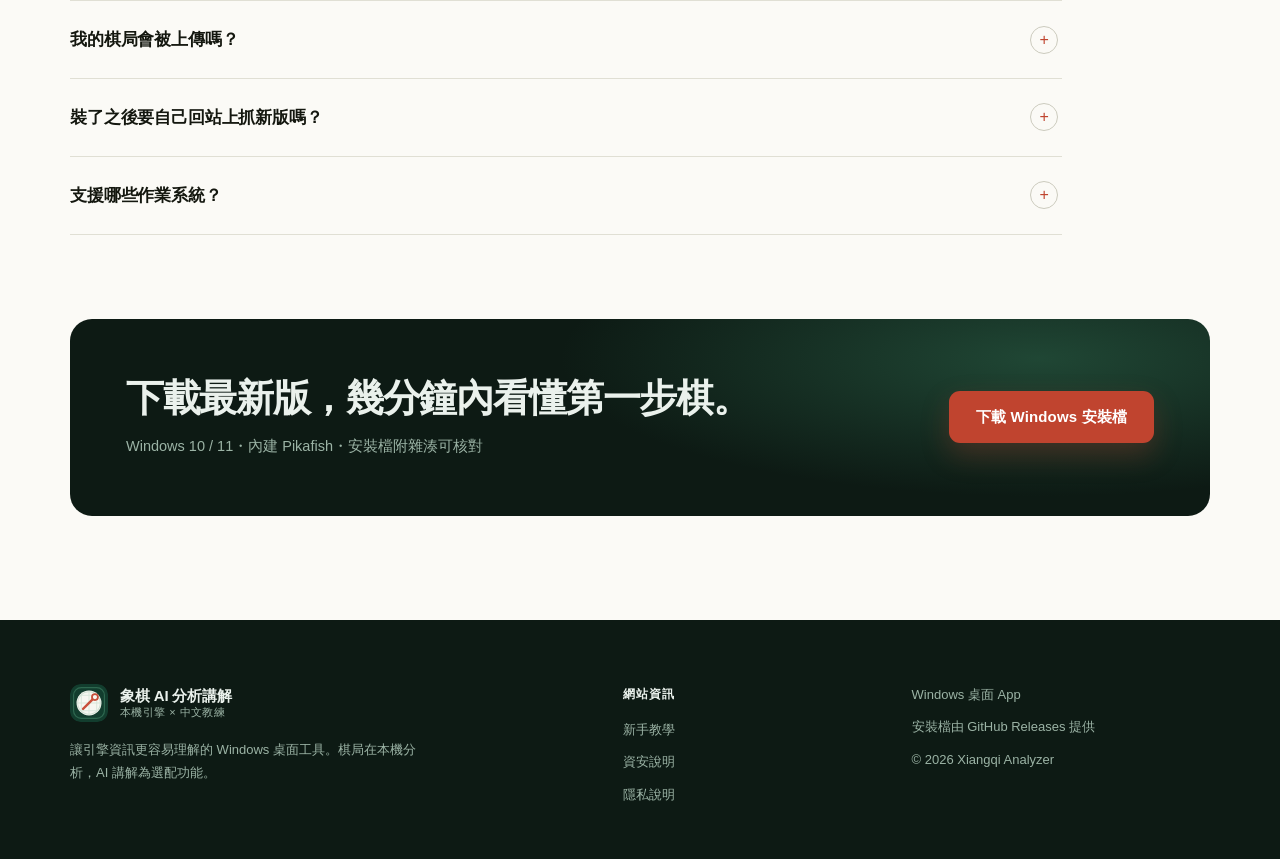
==== commit a97649ae: "chore: sync installer release info to v0.4.23" ====
--- a/index.html
+++ b/index.html
@@ -71,7 +71,7 @@
             </div>
             <p class="release-note">
               <!-- RELEASE_INFO_START -->
-              目前版本 <strong>v0.4.19</strong>・162 MB・2026-10-17 發布・SHA-256 <code>b09090895f63…dc5c0a26d2cf</code>（<a class="inline-link" href="https://github.com/enzohuang98-crypto/Reckoning/releases/tag/v0.4.19">於 GitHub Releases 核對完整雜湊 →</a>）。此區塊由自動化流程每 6 小時與最新發布同步。
+              目前版本 <strong>v0.4.23</strong>・160 MB・2026-10-18 發布・SHA-256 <code>5c098294632c…f4f256831b3e</code>（<a class="inline-link" href="https://github.com/enzohuang98-crypto/Reckoning/releases/tag/v0.4.23">於 GitHub Releases 核對完整雜湊 →</a>）。此區塊由自動化流程每 6 小時與最新發布同步。
               <!-- RELEASE_INFO_END -->
             </p>
             <div class="hero-proof" aria-label="產品特點">
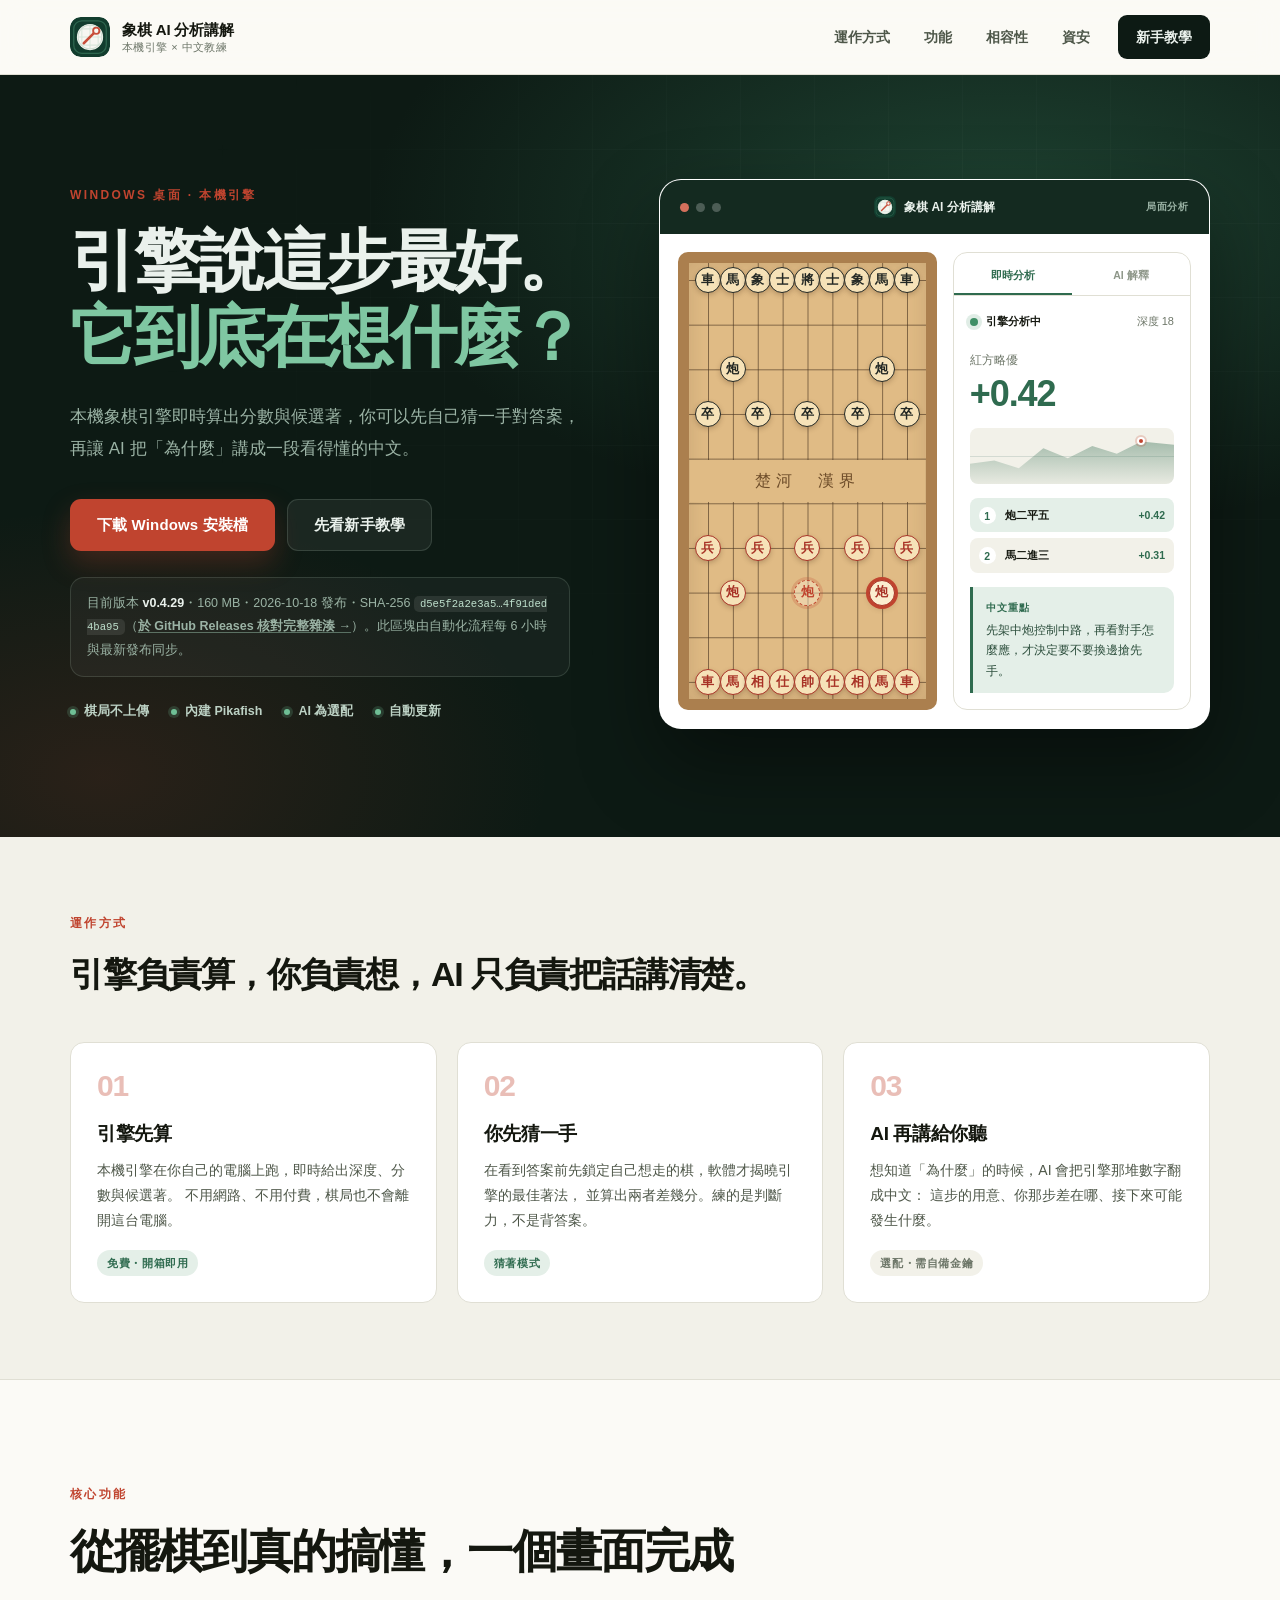
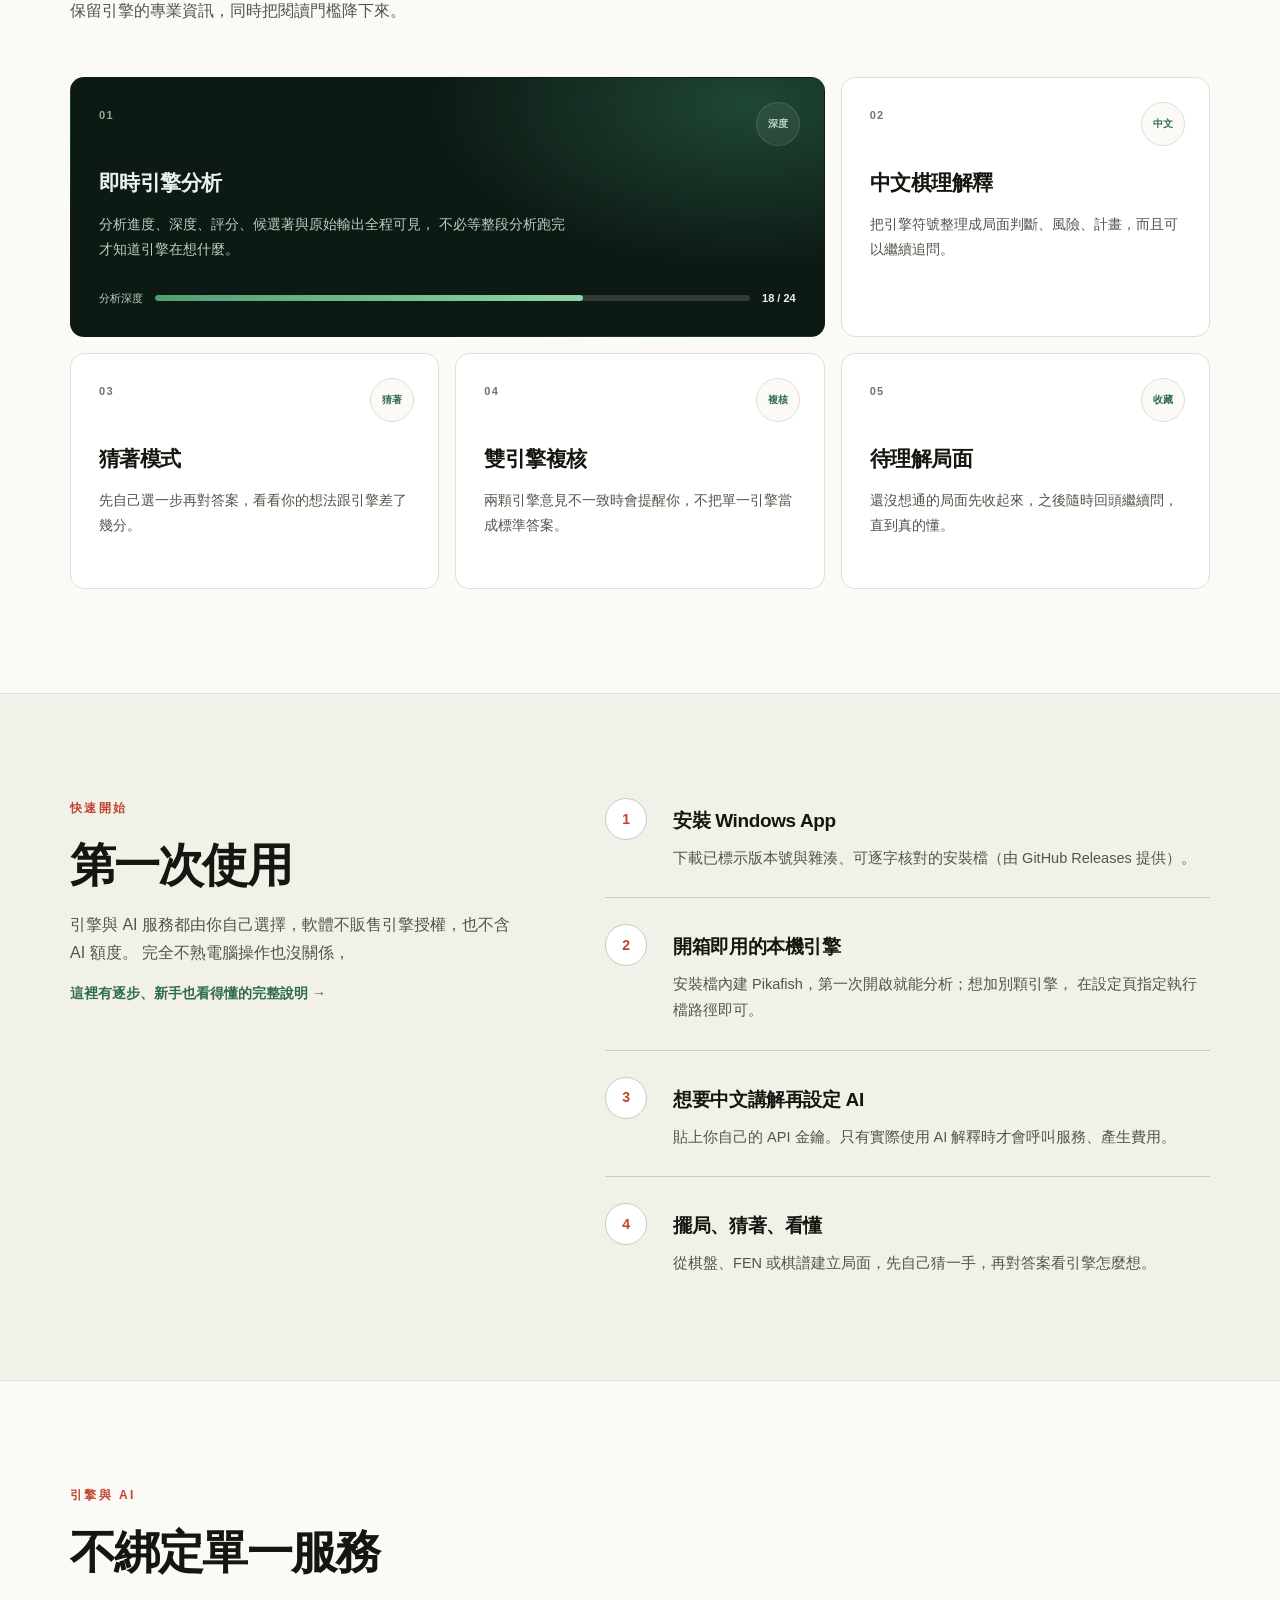
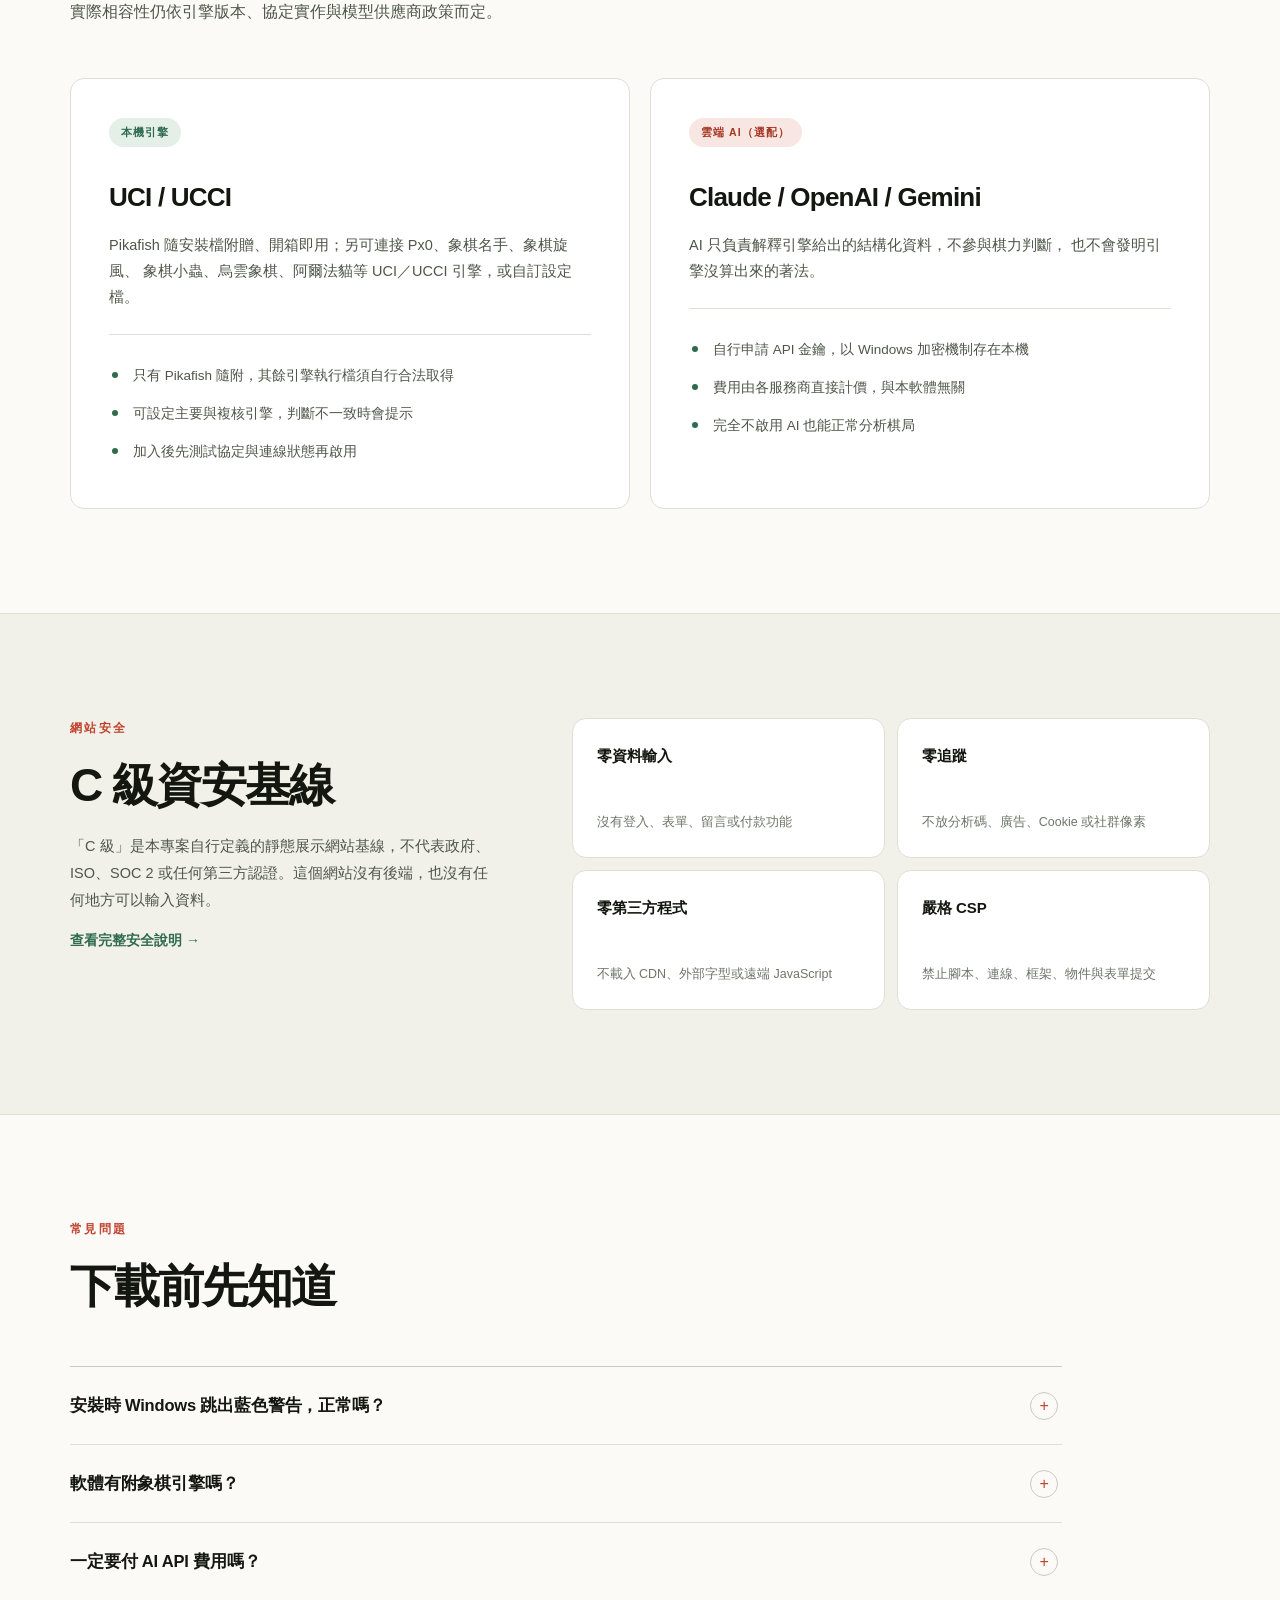
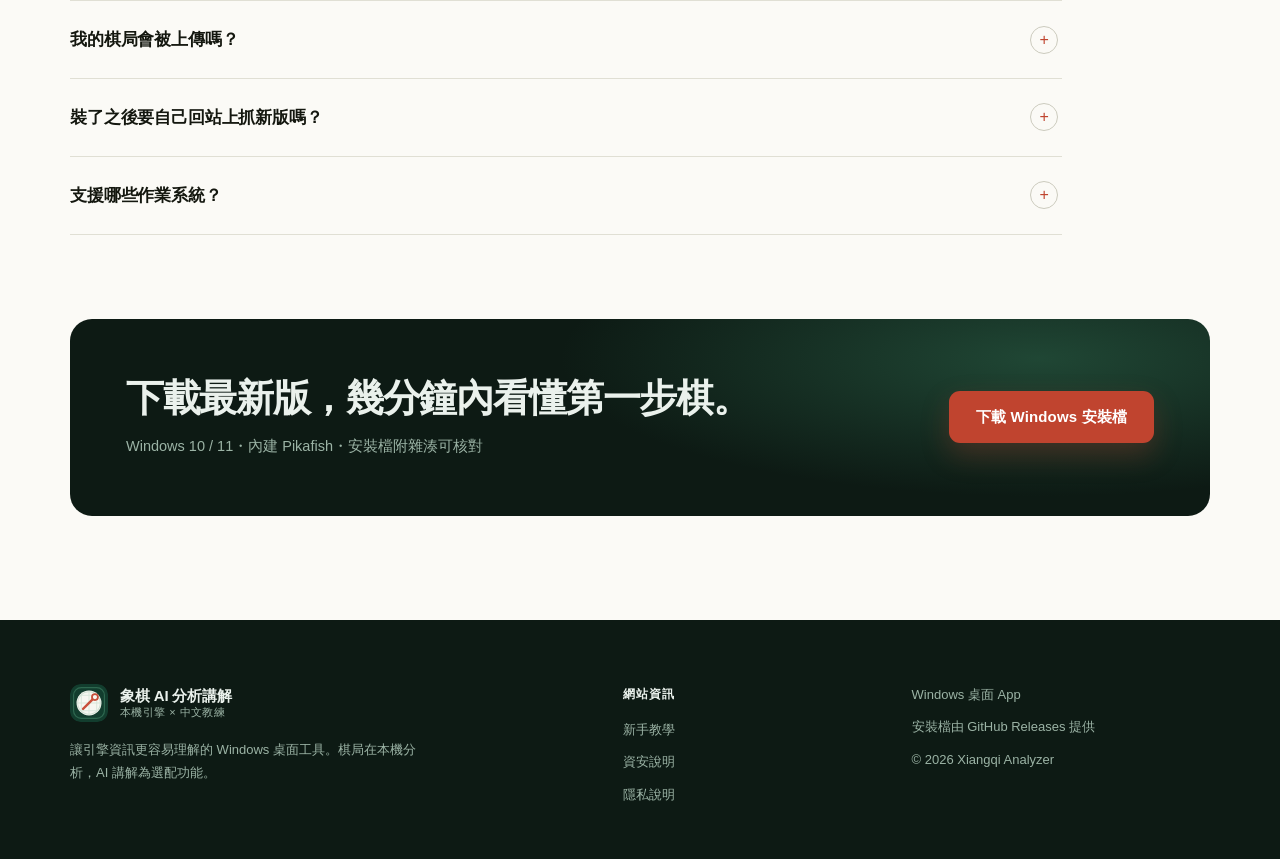
==== commit b63cbb40: "chore: sync installer release info to v0.4.29" ====
--- a/index.html
+++ b/index.html
@@ -71,7 +71,7 @@
             </div>
             <p class="release-note">
               <!-- RELEASE_INFO_START -->
-              目前版本 <strong>v0.4.23</strong>・160 MB・2026-10-18 發布・SHA-256 <code>5c098294632c…f4f256831b3e</code>（<a class="inline-link" href="https://github.com/enzohuang98-crypto/Reckoning/releases/tag/v0.4.23">於 GitHub Releases 核對完整雜湊 →</a>）。此區塊由自動化流程每 6 小時與最新發布同步。
+              目前版本 <strong>v0.4.29</strong>・160 MB・2026-10-18 發布・SHA-256 <code>d5e5f2a2e3a5…4f91ded4ba95</code>（<a class="inline-link" href="https://github.com/enzohuang98-crypto/Reckoning/releases/tag/v0.4.29">於 GitHub Releases 核對完整雜湊 →</a>）。此區塊由自動化流程每 6 小時與最新發布同步。
               <!-- RELEASE_INFO_END -->
             </p>
             <div class="hero-proof" aria-label="產品特點">
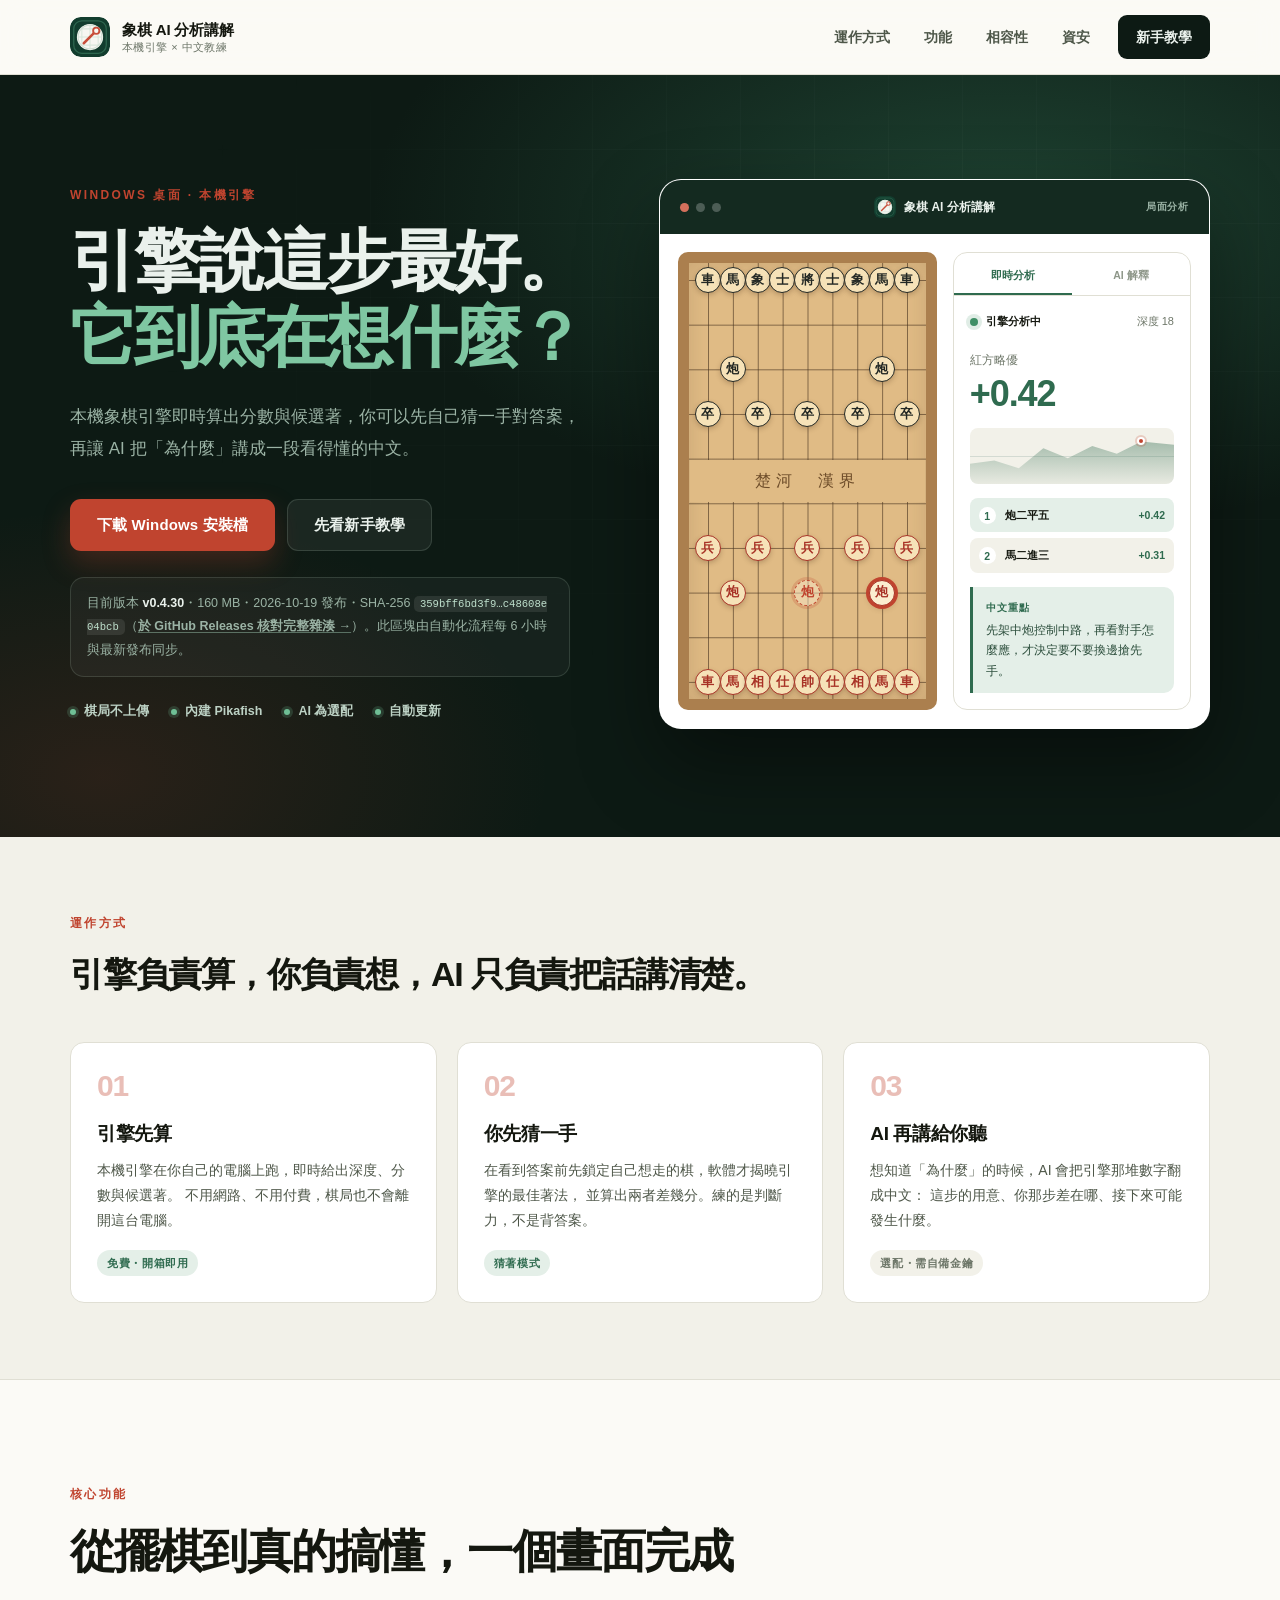
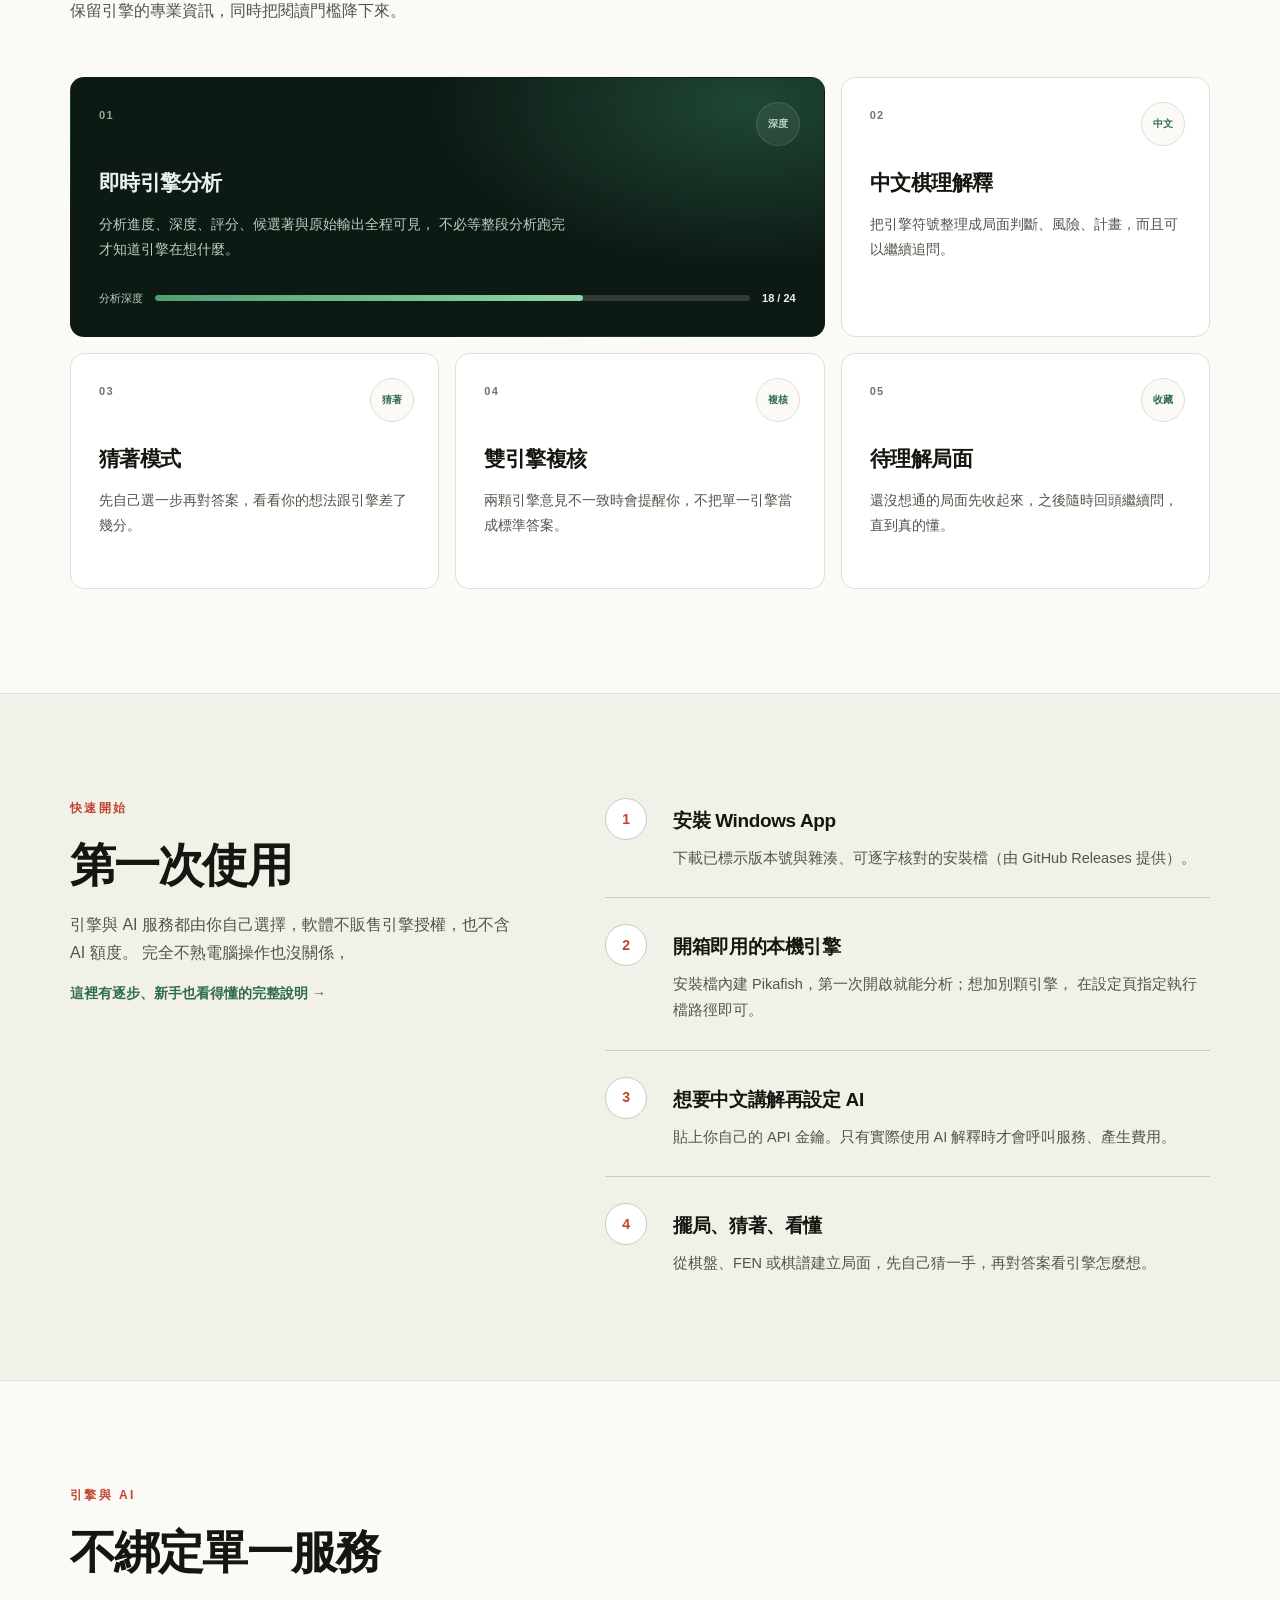
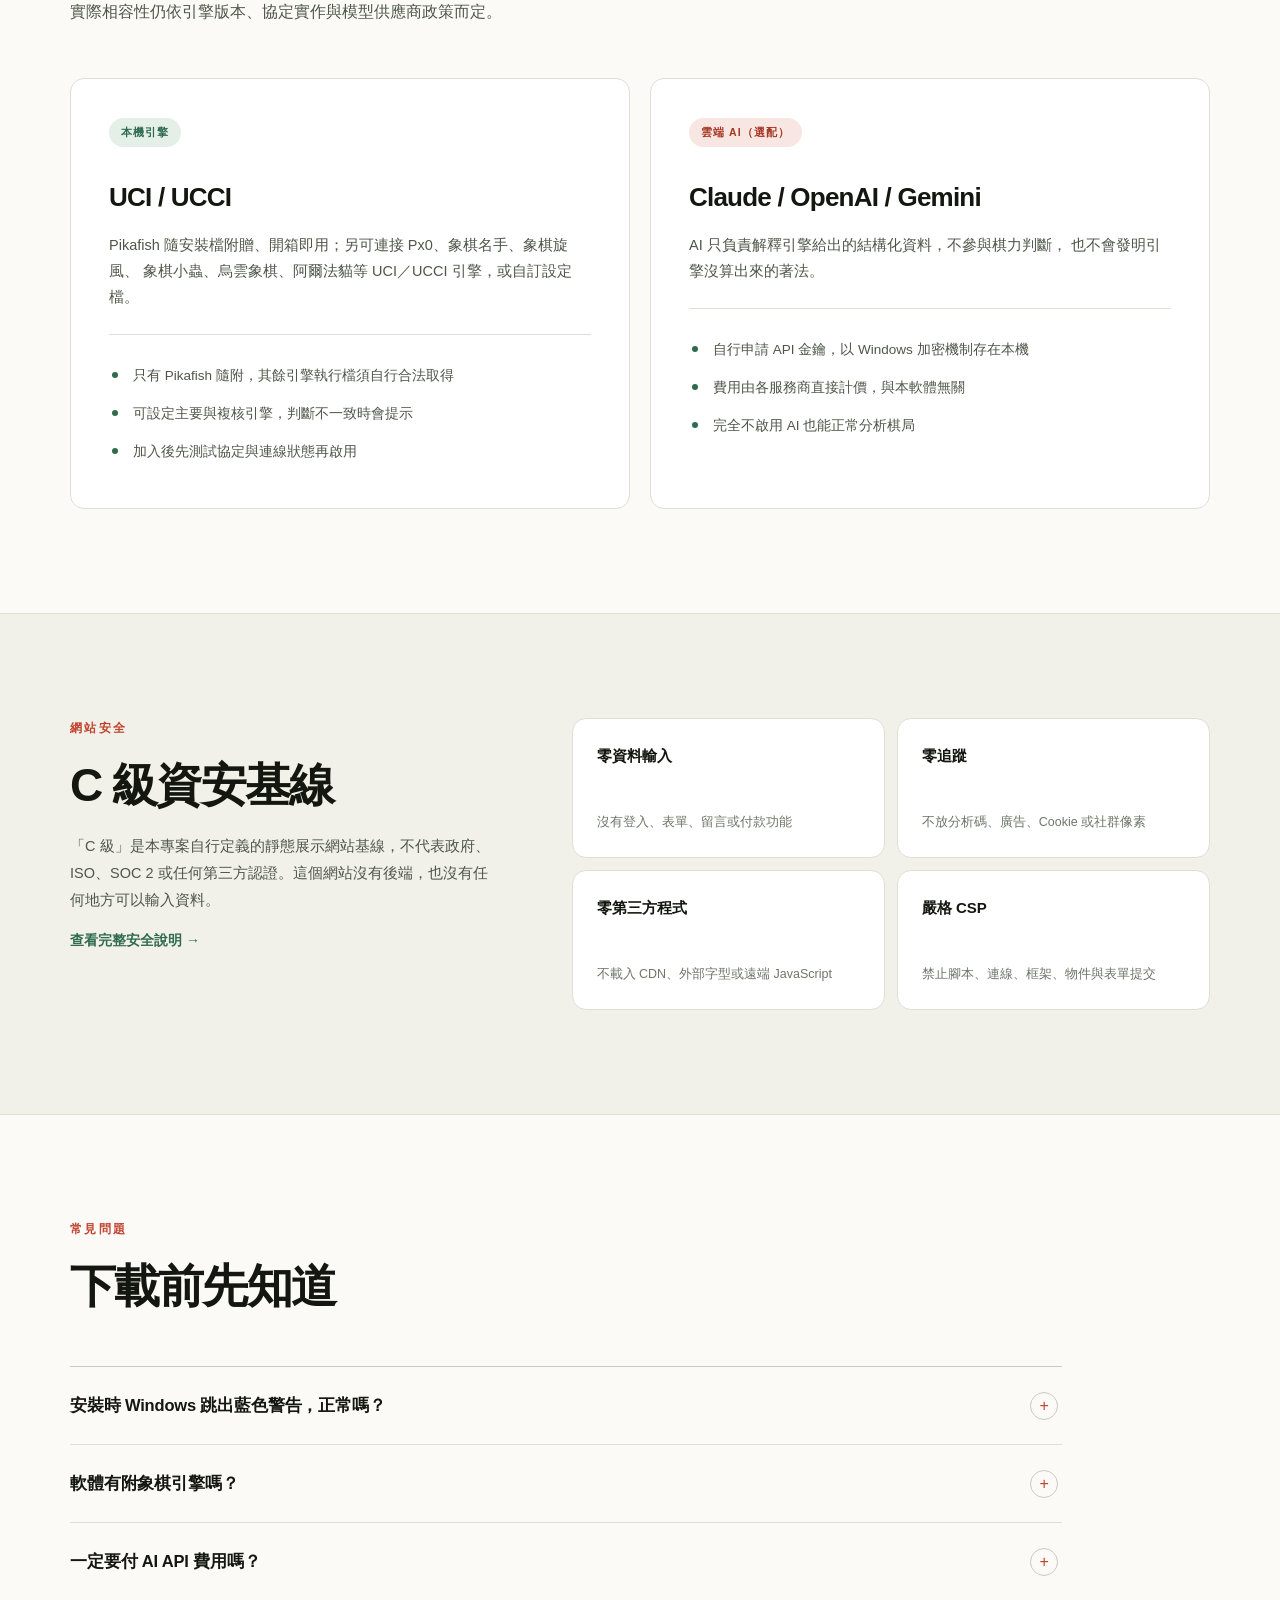
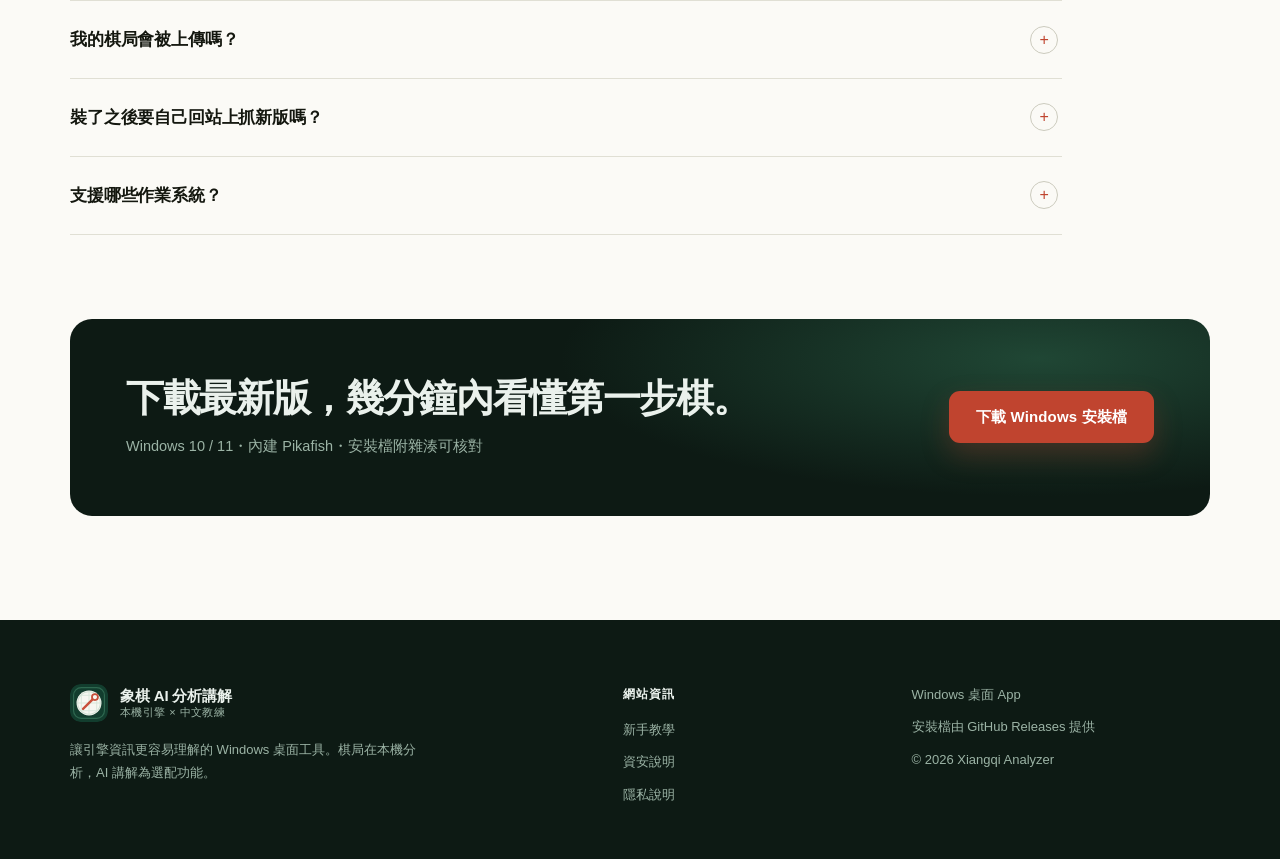
==== commit 7e932981: "chore: sync installer release info to v0.4.30" ====
--- a/index.html
+++ b/index.html
@@ -71,7 +71,7 @@
             </div>
             <p class="release-note">
               <!-- RELEASE_INFO_START -->
-              目前版本 <strong>v0.4.29</strong>・160 MB・2026-10-18 發布・SHA-256 <code>d5e5f2a2e3a5…4f91ded4ba95</code>（<a class="inline-link" href="https://github.com/enzohuang98-crypto/Reckoning/releases/tag/v0.4.29">於 GitHub Releases 核對完整雜湊 →</a>）。此區塊由自動化流程每 6 小時與最新發布同步。
+              目前版本 <strong>v0.4.30</strong>・160 MB・2026-10-19 發布・SHA-256 <code>359bff6bd3f9…c48608e04bcb</code>（<a class="inline-link" href="https://github.com/enzohuang98-crypto/Reckoning/releases/tag/v0.4.30">於 GitHub Releases 核對完整雜湊 →</a>）。此區塊由自動化流程每 6 小時與最新發布同步。
               <!-- RELEASE_INFO_END -->
             </p>
             <div class="hero-proof" aria-label="產品特點">
